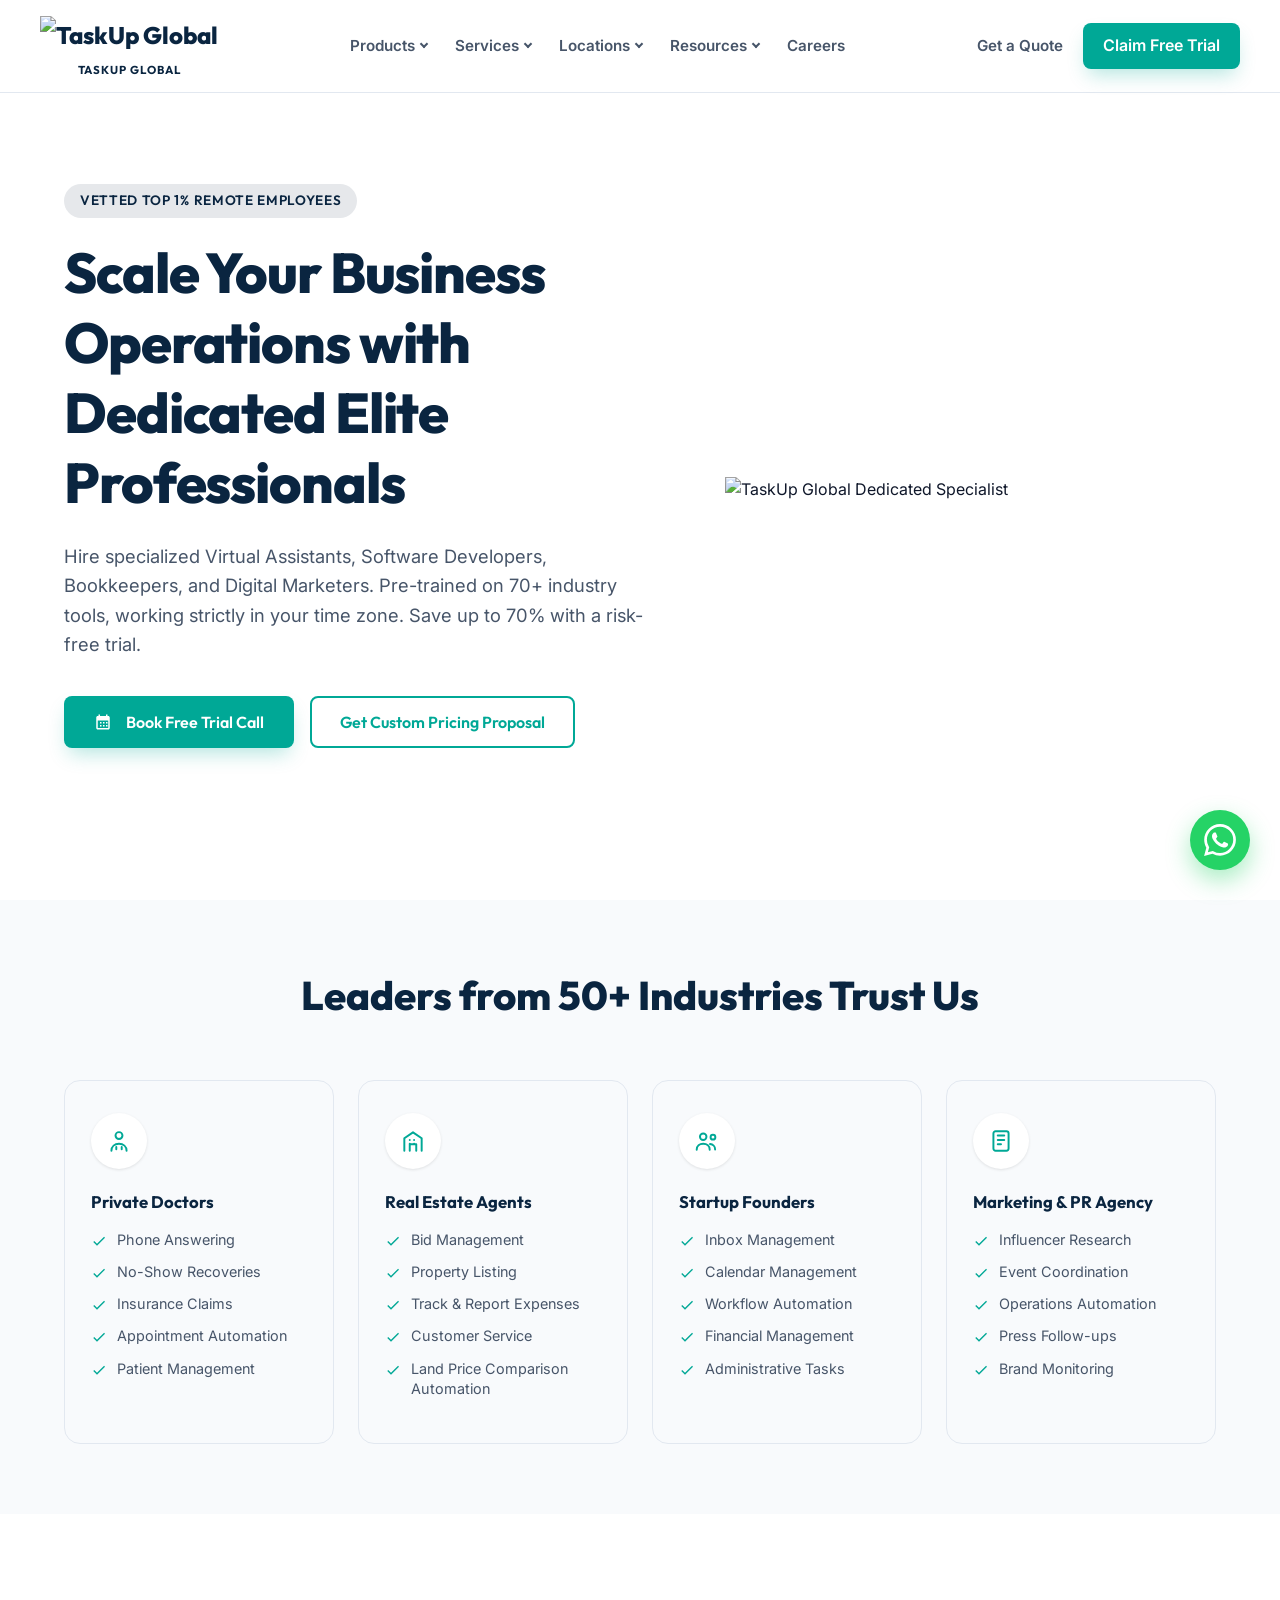
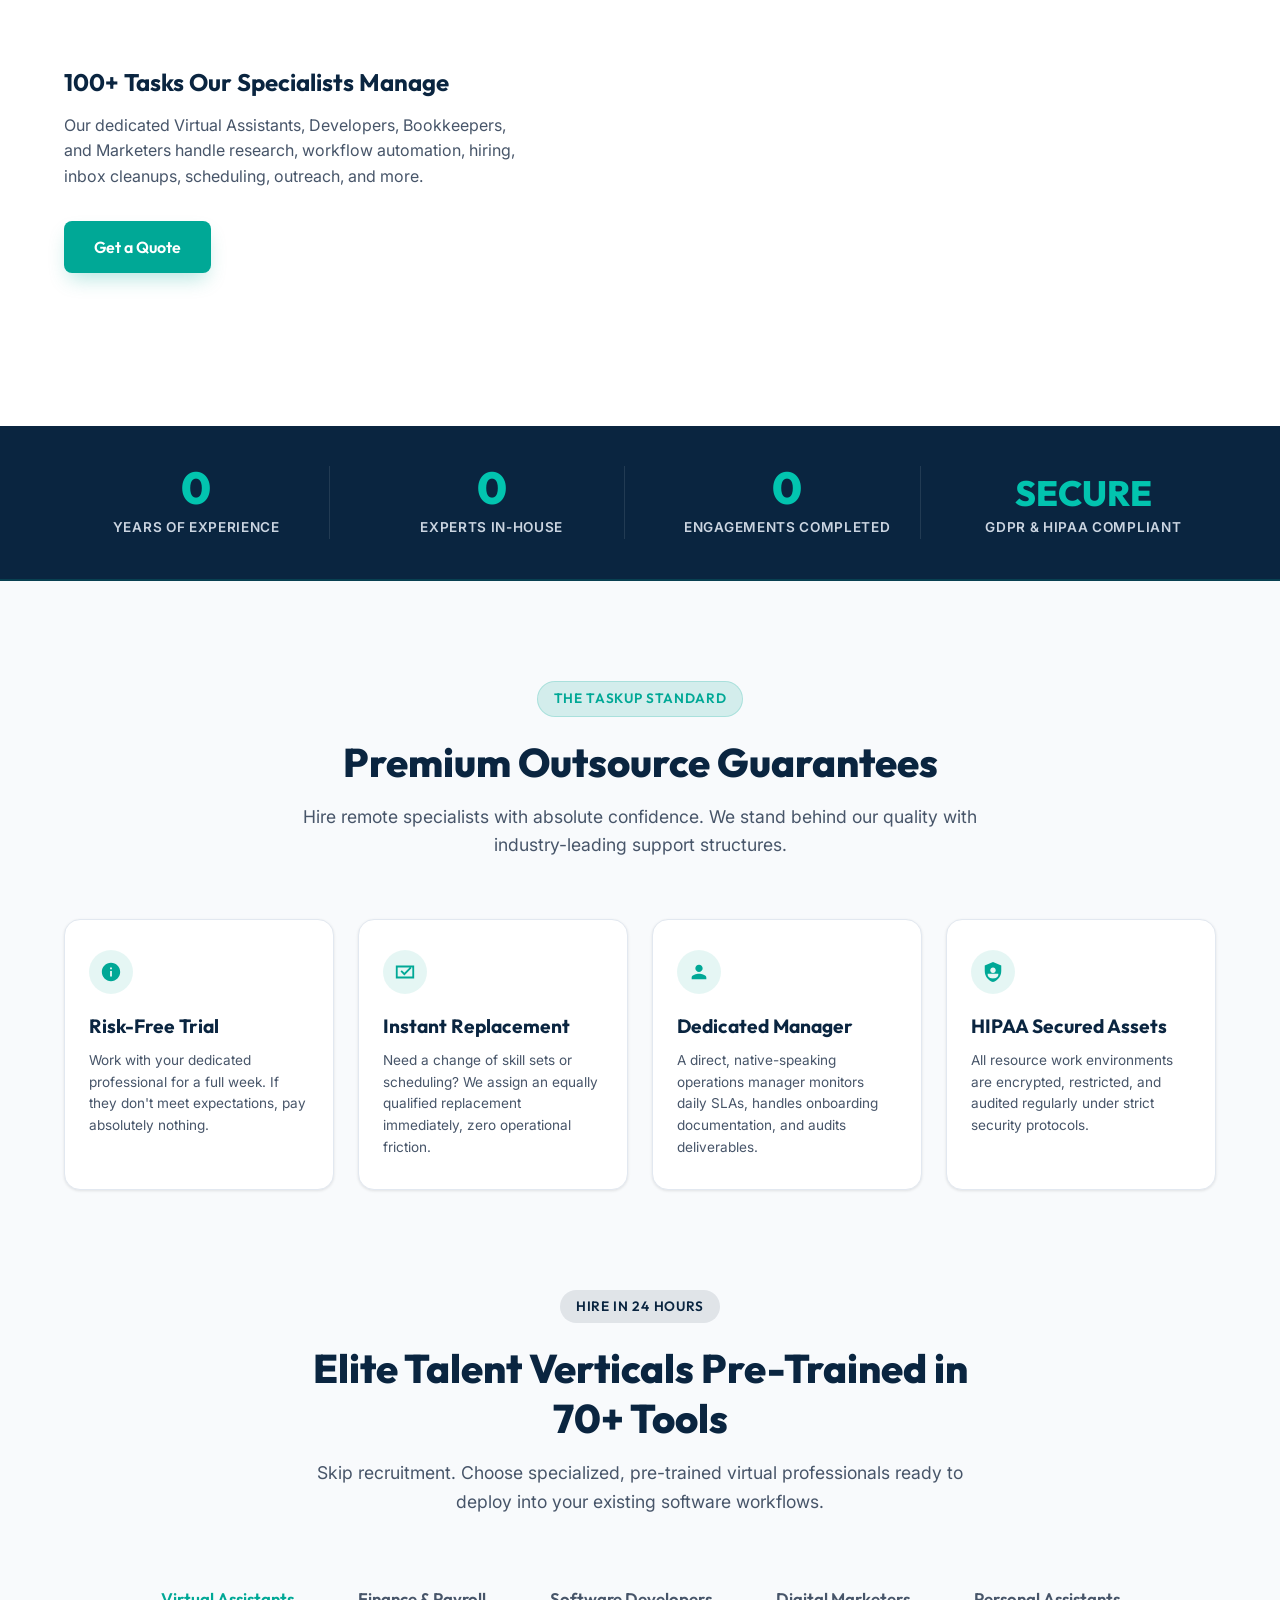
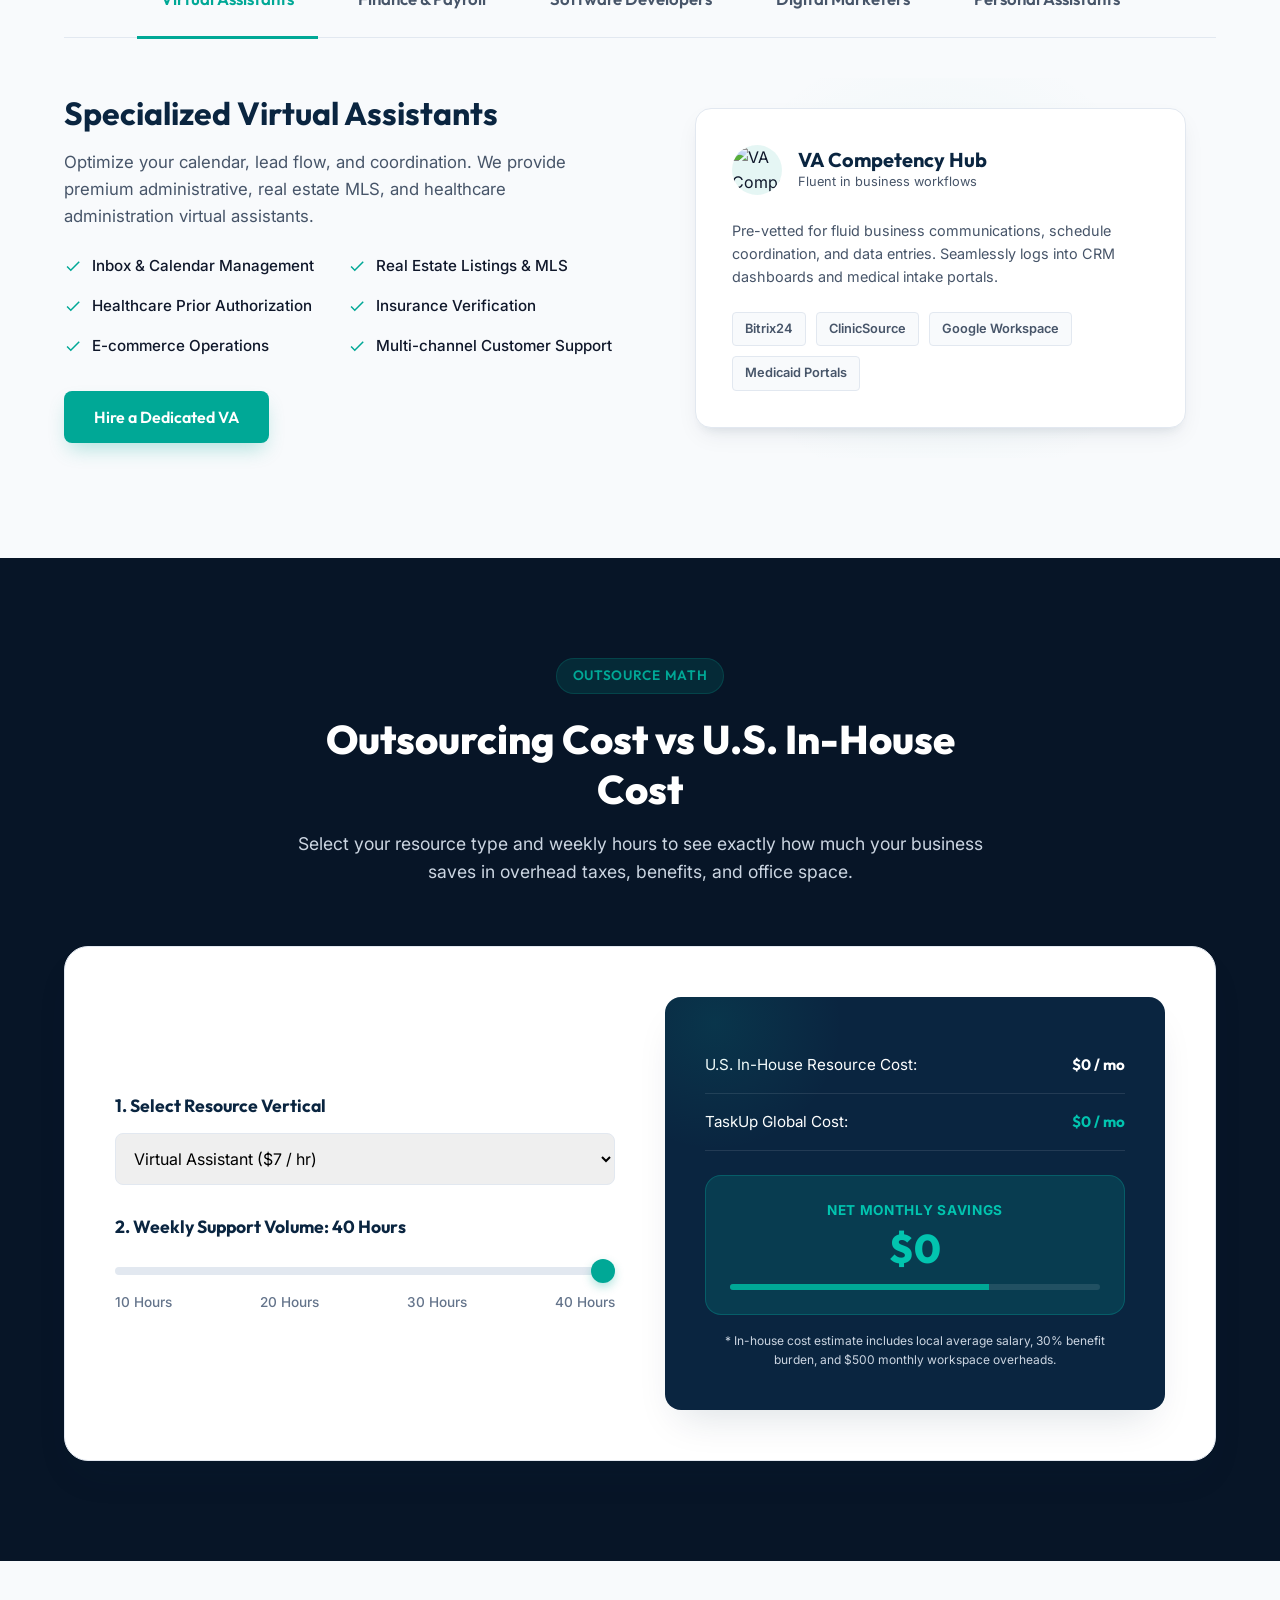
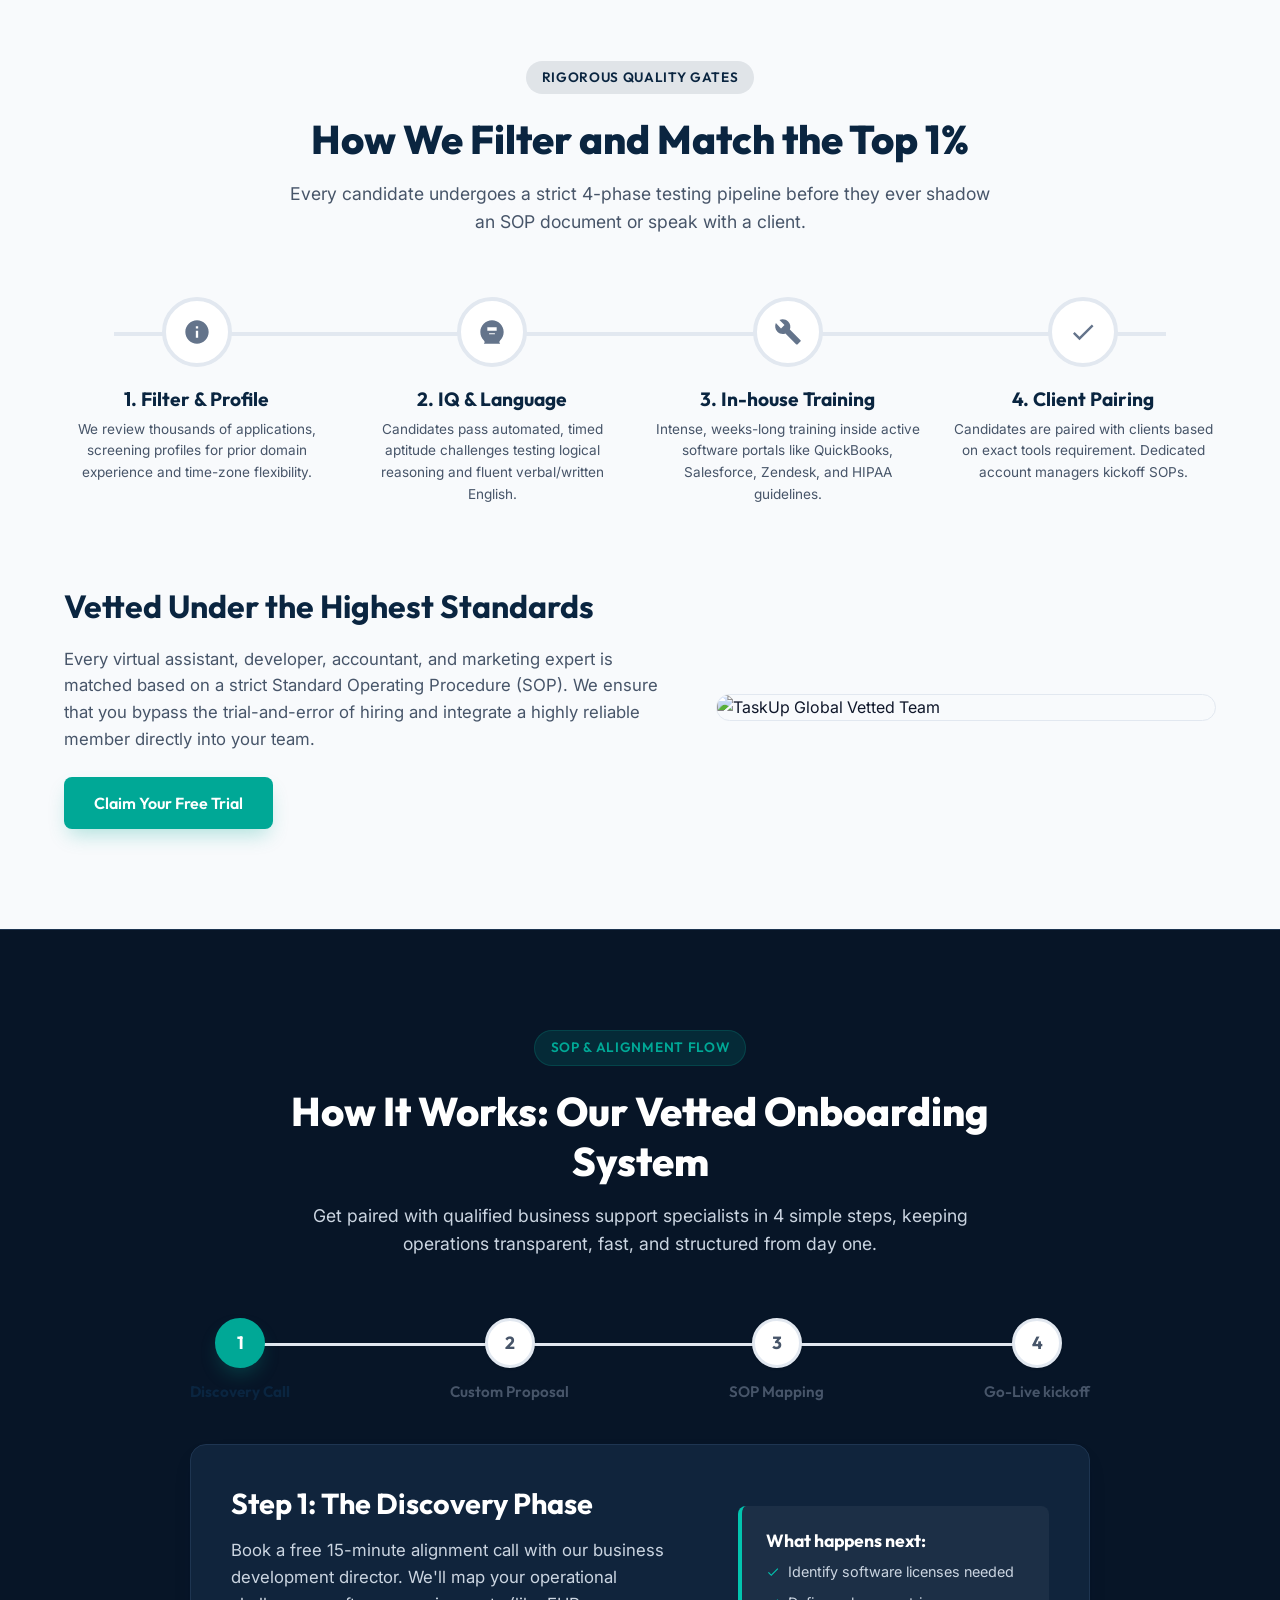
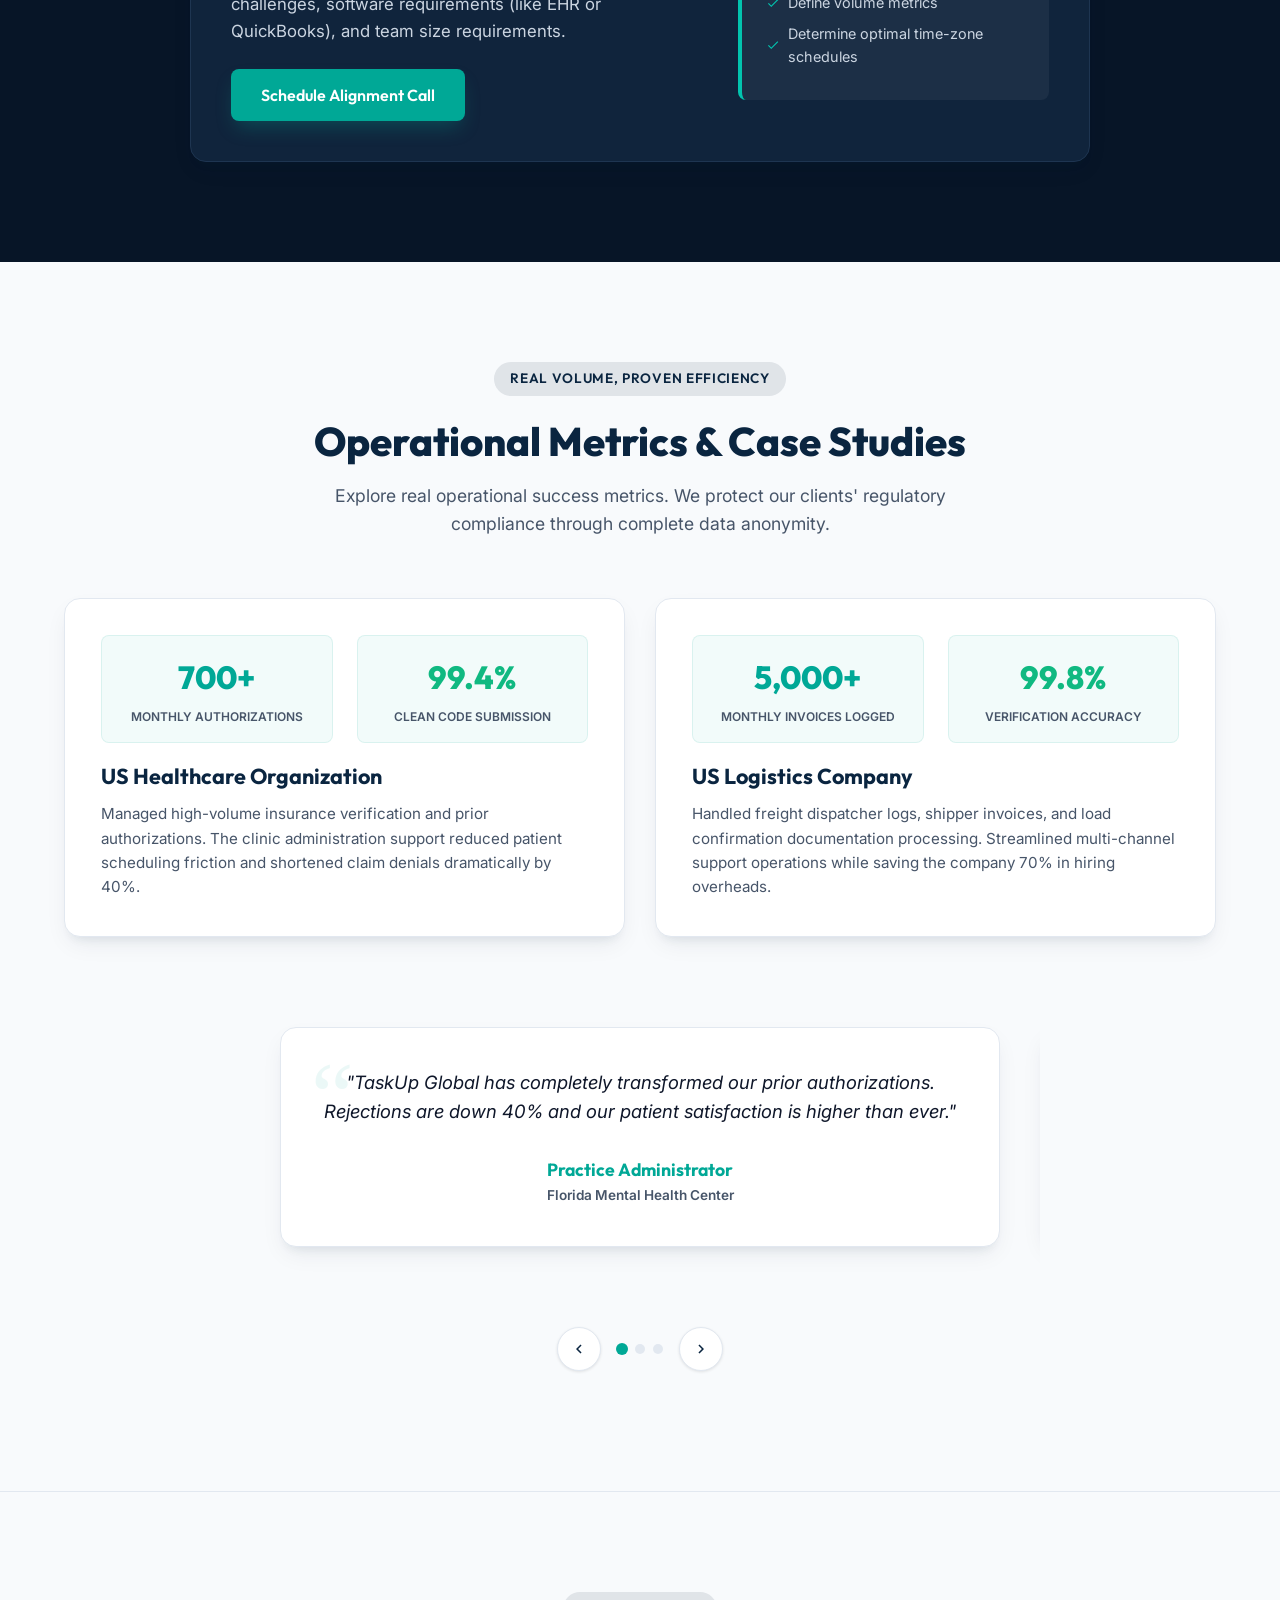
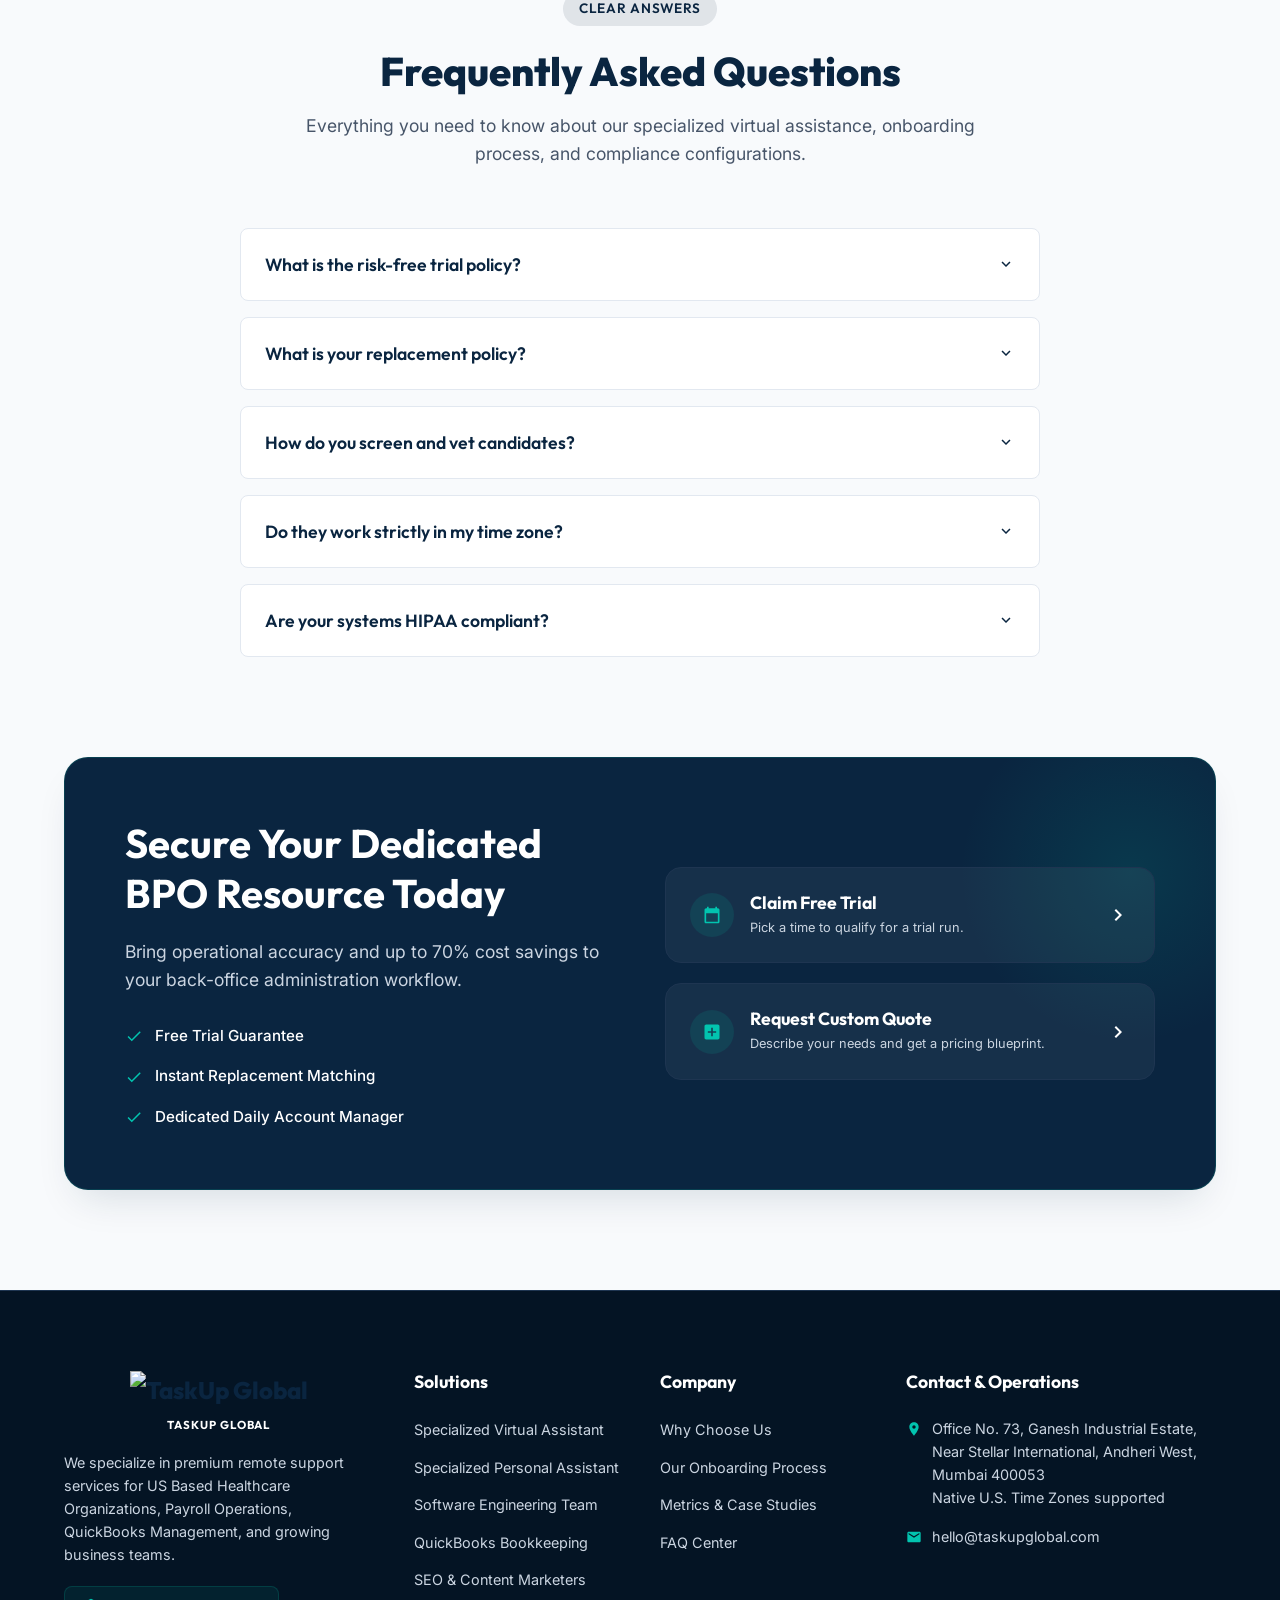
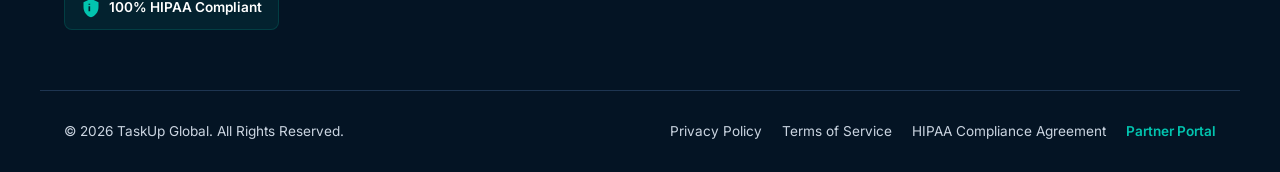
==== public/index.html @ f38f5b7f "fix: improve mobile nav contrast and add CTAs inside menu" ====
<!DOCTYPE html>
<html lang="en">
<head>
  <meta charset="UTF-8">
  <meta name="viewport" content="width=device-width, initial-scale=1.0">
  <meta name="description" content="TaskUp Global | Premium Vetted Virtual Assistants, Software Developers, Bookkeepers & Digital Marketers. Free Trial, Instant Replacement, 100% HIPAA secured.">
  <meta name="keywords" content="Hire Virtual Assistant, Outsource Software Developer, QuickBooks Bookkeeper, Digital Marketer, Wishup Alternative, Remote Teams, BPO Services USA">
  <title>TaskUp Global | Premium Vetted Remote Talent & BPO Platform</title>
  <link rel="stylesheet" href="index.css">
  <link rel="icon" type="image/png" href="images/TaskUp Solutions Logo Main.png">
</head>
<body>

  <!-- Floating WhatsApp Widget -->
  <div class="whatsapp-widget" id="whatsappWidget">
    <span class="whatsapp-tooltip">Chat with our Operations Expert</span>
    <button class="whatsapp-bubble" onclick="window.open('https://wa.me/9920376058?text=Hi%20TaskUp%20Global,%20I%20am%20interested%20in%20your%20services.', '_blank')">
      <svg viewBox="0 0 24 24">
        <path d="M17.472 14.382c-.297-.149-1.758-.867-2.03-.967-.273-.099-.471-.148-.67.15-.197.297-.767.966-.94 1.164-.173.199-.347.223-.644.075-.297-.15-1.255-.463-2.39-1.475-.888-.788-1.489-1.761-1.663-2.06-.173-.299-.018-.461.13-.611.134-.133.298-.347.446-.52.149-.174.198-.298.298-.497.099-.198.05-.371-.025-.52-.075-.149-.669-1.612-.916-2.207-.242-.579-.487-.5-.669-.51-.173-.008-.371-.01-.57-.01-.198 0-.52.074-.792.372-.272.297-1.04 1.016-1.04 2.479 0 1.462 1.065 2.875 1.213 3.074.149.198 2.096 3.2 5.077 4.487.709.306 1.262.489 1.694.625.712.227 1.36.195 1.871.118.571-.085 1.758-.719 2.006-1.413.248-.694.248-1.289.173-1.413-.074-.124-.272-.198-.57-.347m-5.421 7.403h-.004a9.87 9.87 0 01-5.031-1.378l-.361-.214-3.741.982.998-3.648-.235-.374a9.86 9.86 0 01-1.51-5.26c.001-5.45 4.436-9.884 9.888-9.884 2.64 0 5.122 1.03 6.988 2.898a9.825 9.825 0 012.893 6.994c-.003 5.45-4.437 9.884-9.885 9.884m8.413-18.297A11.815 11.815 0 0012.05 0C5.495 0 .16 5.335.157 11.892c0 2.096.547 4.142 1.588 5.945L.057 24l6.305-1.654a11.882 11.882 0 005.683 1.448h.005c6.554 0 11.89-5.335 11.893-11.893a11.821 11.821 0 00-3.48-8.413z"/>
      </svg>
    </button>
  </div>

  <!-- Header Section -->
  <header id="mainHeader">
    <div class="container header-container" style="position: relative;">
      <a href="#" class="logo">
        <img src="images/TaskUp Solutions Logo Main.png" alt="TaskUp Global" style="height: 44px; width: auto; display: block; object-fit: contain;">
        <span class="logo-text-sub">TaskUp Global</span>
      </a>
      
      <nav id="navbar">
        <!-- Products Dropdown -->
        <div class="nav-item dropdown">
          <a href="javascript:void(0)" class="dropdown-trigger">Products <span class="chevron"></span></a>
          <div class="dropdown-menu">
            <a href="#services" class="dropdown-link">Hire VAs</a>
            <a href="#services" class="dropdown-link">Hire PAs</a>
            <a href="#services" class="dropdown-link">Hire Developers</a>
            <a href="#services" class="dropdown-link">Hire Finance & Payroll</a>
            <a href="#services" class="dropdown-link">Hire Marketers</a>
          </div>
        </div>

        <!-- Services Dropdown (Mega Menu) -->
        <div class="nav-item dropdown has-mega">
          <a href="javascript:void(0)" class="dropdown-trigger">Services <span class="chevron"></span></a>
          <div class="mega-menu">
            <div class="mega-grid">
              <!-- Column 1: By Category -->
              <div class="mega-col">
                <span class="mega-title">By Category</span>
                <a href="#services" class="mega-item">
                  <strong>Virtual Assistant Services</strong>
                  <span>Get VAs to manage tasks and free up time for what matters most</span>
                </a>
                <a href="#services" class="mega-item">
                  <strong>Automation Expert VAs</strong>
                  <span>Get an automation expert virtual assistant to build powerful workflows</span>
                </a>
                <a href="#services" class="mega-item">
                  <strong>Finance & Payroll Services</strong>
                  <span>Get experts to manage books, expenses, and payroll runs (ADP, Rippling, Gusto)</span>
                </a>
                <a href="#services" class="mega-item">
                  <strong>Virtual Personal Assistant</strong>
                  <span>Get PAs to simplify your schedule and manage everyday errands</span>
                </a>
              </div>
              
              <!-- Column 2: By Tasks -->
              <div class="mega-col">
                <span class="mega-title">By Tasks</span>
                <a href="#services" class="mega-item">
                  <strong>Inbox Management</strong>
                  <span>Effortless inbox flow with zero missed replies</span>
                </a>
                <a href="#services" class="mega-item">
                  <strong>Workflow Automation</strong>
                  <span>VAs automating your daily workflows</span>
                </a>
                <a href="#services" class="mega-item">
                  <strong>Social Media Management</strong>
                  <span>Plan, post, and grow your brand across all channels</span>
                </a>
                <a href="#services" class="mega-item">
                  <strong>CRM Management</strong>
                  <span>Track, manage, and move deals with zero friction</span>
                </a>
                <a href="#services" class="mega-item">
                  <strong>Phone Answering</strong>
                  <span>24/7 coverage for customer calls</span>
                </a>
              </div>
              
              <!-- Column 3: By Tools -->
              <div class="mega-col">
                <span class="mega-title">By Tools</span>
                <a href="#services" class="mega-item">
                  <strong>Quickbooks</strong>
                  <span>Keep your books accurate</span>
                </a>
                <a href="#services" class="mega-item">
                  <strong>ADP, Rippling & Gusto</strong>
                  <span>Automate and run corporate payrolls</span>
                </a>
                <a href="#services" class="mega-item">
                  <strong>GoHighLevel</strong>
                  <span>Delegate funnels and CRM tasks</span>
                </a>
                <a href="#services" class="mega-item">
                  <strong>Zoho</strong>
                  <span>Simplify your Zoho tasks</span>
                </a>
                <a href="#services" class="mega-item">
                  <strong>Mailchimp</strong>
                  <span>Manage emails efficiently</span>
                </a>
                <a href="#services" class="mega-item">
                  <strong>ChatGPT</strong>
                  <span>AI trained VAs for smarter workflows</span>
                </a>
              </div>
              
              <!-- Column 4: By Industries -->
              <div class="mega-col">
                <span class="mega-title">By Industries</span>
                <a href="#services" class="mega-item">
                  <strong>Healthcare/Medical</strong>
                  <span>Virtual assistants to manage admin and ops for your clinic</span>
                </a>
                <a href="#services" class="mega-item">
                  <strong>StartUps</strong>
                  <span>Virtual assistants for admin and ops in your startup</span>
                </a>
                <a href="#services" class="mega-item">
                  <strong>E-Commerce</strong>
                  <span>Admin and ops management for eCommerce with virtual assistants</span>
                </a>
                <a href="#services" class="mega-item">
                  <strong>Real Estate</strong>
                  <span>Get VAs to handle listings and admin</span>
                </a>
                <a href="#services" class="mega-item">
                  <strong>Enterprise</strong>
                  <span>Dedicated offshore teams for scale</span>
                </a>
              </div>
            </div>
          </div>
        </div>

        <!-- Locations Dropdown -->
        <div class="nav-item dropdown">
          <a href="javascript:void(0)" class="dropdown-trigger">Locations <span class="chevron"></span></a>
          <div class="dropdown-menu">
            <a href="javascript:void(0)" class="dropdown-link">United States</a>
            <a href="javascript:void(0)" class="dropdown-link">United Kingdom</a>
            <a href="javascript:void(0)" class="dropdown-link">Canada</a>
            <a href="javascript:void(0)" class="dropdown-link">Australia</a>
          </div>
        </div>

        <!-- Resources Dropdown -->
        <div class="nav-item dropdown">
          <a href="javascript:void(0)" class="dropdown-trigger">Resources <span class="chevron"></span></a>
          <div class="dropdown-menu">
            <a href="#case-studies" class="dropdown-link">Case Studies</a>
            <a href="#faqs" class="dropdown-link">FAQ Center</a>
            <a href="#calculator" class="dropdown-link">Cost Calculator</a>
            <a href="javascript:void(0)" class="dropdown-link">Blog & Insights</a>
          </div>
        </div>

        <a href="#process">Careers</a>
        
        <!-- Mobile Only CTAs -->
        <div class="mobile-nav-ctas">
          <button class="btn btn-primary" onclick="toggleModal('calendlyModal')">
            <svg width="18" height="18" fill="white" viewBox="0 0 24 24" style="margin-right: 6px;">
              <path d="M19 4h-1V2h-2v2H8V2H6v2H5c-1.11 0-1.99.9-1.99 2L3 20c0 1.1.89 2 2 2h14c1.1 0 2-.9 2-2V6c0-1.1-.9-2-2-2zm0 16H5V10h14v10zm-5-8h-2v2h2v-2zm-4 0H8v2h2v-2zm8 0h-2v2h2v-2zm-4 4h-2v2h2v-2zm-4 0H8v2h2v-2zm8 0h-2v2h2v-2z"/>
            </svg>
            Book Free Trial Call
          </button>
          <button class="btn btn-outline" onclick="toggleModal('quoteModal')">Get Custom Pricing Proposal</button>
        </div>
      </nav>

      <div class="header-actions">
        <a href="javascript:void(0)" class="signin-link" onclick="toggleModal('quoteModal')">Get a Quote</a>
        <a href="javascript:void(0)" class="nav-cta" onclick="toggleModal('calendlyModal')">Claim Free Trial</a>
      </div>

      <!-- Mobile Navigation Toggle -->
      <button class="nav-toggle" id="navToggle" aria-label="Toggle navigation menu">
        <span></span>
        <span></span>
        <span></span>
      </button>

    </div>
  </header>

  <!-- Hero Section -->
  <section class="hero">
    <div class="container hero-grid">
      <div class="hero-content">
        <span class="badge badge-primary">Vetted Top 1% Remote Employees</span>
        <h1>Scale Your Business Operations with Dedicated Elite Professionals</h1>
        <p>Hire specialized Virtual Assistants, Software Developers, Bookkeepers, and Digital Marketers. Pre-trained on 70+ industry tools, working strictly in your time zone. Save up to 70% with a risk-free trial.</p>
        <div class="hero-ctas">
          <button class="btn btn-primary" onclick="toggleModal('calendlyModal')">
            <svg width="18" height="18" fill="white" viewBox="0 0 24 24" style="margin-right: 6px;">
              <path d="M19 4h-1V2h-2v2H8V2H6v2H5c-1.11 0-1.99.9-1.99 2L3 20c0 1.1.89 2 2 2h14c1.1 0 2-.9 2-2V6c0-1.1-.9-2-2-2zm0 16H5V10h14v10zm-5-8h-2v2h2v-2zm-4 0H8v2h2v-2zm8 0h-2v2h2v-2zm-4 4h-2v2h2v-2zm-4 0H8v2h2v-2zm8 0h-2v2h2v-2z"/>
            </svg>
            Book Free Trial Call
          </button>
          <button class="btn btn-outline" onclick="toggleModal('quoteModal')">Get Custom Pricing Proposal</button>
        </div>
      </div>
      <div class="hero-visual">
        <!-- Photographic Visual Asset (Smiling Professional) -->
        <img src="images/hero_person.png" alt="TaskUp Global Dedicated Specialist" style="width: 100%; display: block;">
      </div>
    </div>
  </section>

  <!-- Industries We Serve Section -->
  <section class="section industries-section">
    <div class="container">
      <div class="section-header text-center max-w-700">
        <h2>Leaders from 50+ Industries Trust Us</h2>
      </div>

      <div class="industries-grid">
        <!-- Private Doctors -->
        <div class="industry-card">
          <div class="industry-icon">
            <svg viewBox="0 0 24 24" fill="none" stroke="currentColor" stroke-width="1.8" stroke-linecap="round" stroke-linejoin="round">
              <circle cx="12" cy="7" r="3.2"></circle>
              <path d="M5 21c0-4 3-6.5 7-6.5s7 2.5 7 6.5"></path>
              <path d="M9.5 17.5v2.2M14.5 17.5v2.2"></path>
            </svg>
          </div>
          <h3>Private Doctors</h3>
          <ul class="industry-checklist">
            <li><svg viewBox="0 0 24 24"><path d="M9 16.17L4.83 12l-1.42 1.41L9 19 21 7l-1.41-1.41z"/></svg>Phone Answering</li>
            <li><svg viewBox="0 0 24 24"><path d="M9 16.17L4.83 12l-1.42 1.41L9 19 21 7l-1.41-1.41z"/></svg>No-Show Recoveries</li>
            <li><svg viewBox="0 0 24 24"><path d="M9 16.17L4.83 12l-1.42 1.41L9 19 21 7l-1.41-1.41z"/></svg>Insurance Claims</li>
            <li><svg viewBox="0 0 24 24"><path d="M9 16.17L4.83 12l-1.42 1.41L9 19 21 7l-1.41-1.41z"/></svg>Appointment Automation</li>
            <li><svg viewBox="0 0 24 24"><path d="M9 16.17L4.83 12l-1.42 1.41L9 19 21 7l-1.41-1.41z"/></svg>Patient Management</li>
          </ul>
        </div>

        <!-- Real Estate Agents -->
        <div class="industry-card">
          <div class="industry-icon">
            <svg viewBox="0 0 24 24" fill="none" stroke="currentColor" stroke-width="1.8" stroke-linecap="round" stroke-linejoin="round">
              <path d="M4 21V9.5L12 4l8 5.5V21"></path>
              <path d="M9 21v-6h6v6"></path>
              <path d="M9 11h.01M13 11h.01M9 14.5h.01M13 14.5h.01"></path>
            </svg>
          </div>
          <h3>Real Estate Agents</h3>
          <ul class="industry-checklist">
            <li><svg viewBox="0 0 24 24"><path d="M9 16.17L4.83 12l-1.42 1.41L9 19 21 7l-1.41-1.41z"/></svg>Bid Management</li>
            <li><svg viewBox="0 0 24 24"><path d="M9 16.17L4.83 12l-1.42 1.41L9 19 21 7l-1.41-1.41z"/></svg>Property Listing</li>
            <li><svg viewBox="0 0 24 24"><path d="M9 16.17L4.83 12l-1.42 1.41L9 19 21 7l-1.41-1.41z"/></svg>Track & Report Expenses</li>
            <li><svg viewBox="0 0 24 24"><path d="M9 16.17L4.83 12l-1.42 1.41L9 19 21 7l-1.41-1.41z"/></svg>Customer Service</li>
            <li><svg viewBox="0 0 24 24"><path d="M9 16.17L4.83 12l-1.42 1.41L9 19 21 7l-1.41-1.41z"/></svg>Land Price Comparison Automation</li>
          </ul>
        </div>

        <!-- Startup Founders -->
        <div class="industry-card">
          <div class="industry-icon">
            <svg viewBox="0 0 24 24" fill="none" stroke="currentColor" stroke-width="1.8" stroke-linecap="round" stroke-linejoin="round">
              <circle cx="8.5" cy="8" r="3"></circle>
              <path d="M2.5 20c0-3.3 2.7-5.5 6-5.5s6 2.2 6 5.5"></path>
              <circle cx="17.5" cy="8.5" r="2.2"></circle>
              <path d="M14.8 14.8c2.6.2 4.7 2.1 4.7 5"></path>
            </svg>
          </div>
          <h3>Startup Founders</h3>
          <ul class="industry-checklist">
            <li><svg viewBox="0 0 24 24"><path d="M9 16.17L4.83 12l-1.42 1.41L9 19 21 7l-1.41-1.41z"/></svg>Inbox Management</li>
            <li><svg viewBox="0 0 24 24"><path d="M9 16.17L4.83 12l-1.42 1.41L9 19 21 7l-1.41-1.41z"/></svg>Calendar Management</li>
            <li><svg viewBox="0 0 24 24"><path d="M9 16.17L4.83 12l-1.42 1.41L9 19 21 7l-1.41-1.41z"/></svg>Workflow Automation</li>
            <li><svg viewBox="0 0 24 24"><path d="M9 16.17L4.83 12l-1.42 1.41L9 19 21 7l-1.41-1.41z"/></svg>Financial Management</li>
            <li><svg viewBox="0 0 24 24"><path d="M9 16.17L4.83 12l-1.42 1.41L9 19 21 7l-1.41-1.41z"/></svg>Administrative Tasks</li>
          </ul>
        </div>

        <!-- Marketing & PR Agency -->
        <div class="industry-card">
          <div class="industry-icon">
            <svg viewBox="0 0 24 24" fill="none" stroke="currentColor" stroke-width="1.8" stroke-linecap="round" stroke-linejoin="round">
              <rect x="5" y="3" width="14" height="18" rx="2"></rect>
              <path d="M9 7h6M9 11h6M9 15h3"></path>
            </svg>
          </div>
          <h3>Marketing &amp; PR Agency</h3>
          <ul class="industry-checklist">
            <li><svg viewBox="0 0 24 24"><path d="M9 16.17L4.83 12l-1.42 1.41L9 19 21 7l-1.41-1.41z"/></svg>Influencer Research</li>
            <li><svg viewBox="0 0 24 24"><path d="M9 16.17L4.83 12l-1.42 1.41L9 19 21 7l-1.41-1.41z"/></svg>Event Coordination</li>
            <li><svg viewBox="0 0 24 24"><path d="M9 16.17L4.83 12l-1.42 1.41L9 19 21 7l-1.41-1.41z"/></svg>Operations Automation</li>
            <li><svg viewBox="0 0 24 24"><path d="M9 16.17L4.83 12l-1.42 1.41L9 19 21 7l-1.41-1.41z"/></svg>Press Follow-ups</li>
            <li><svg viewBox="0 0 24 24"><path d="M9 16.17L4.83 12l-1.42 1.41L9 19 21 7l-1.41-1.41z"/></svg>Brand Monitoring</li>
          </ul>
        </div>
      </div>
    </div>
  </section>

    <!-- 100+ Tasks Flow Section -->
  <section class="section task-flow-section">
    <div class="container task-flow-grid">
      <div class="task-flow-content">
        <h2>100+ Tasks Our Specialists Manage</h2>
        <p>Our dedicated Virtual Assistants, Developers, Bookkeepers, and Marketers handle research, workflow automation, hiring, inbox cleanups, scheduling, outreach, and more.</p>
        <button class="btn btn-primary" onclick="openQuoteModalAs('Get a Quote')">Get a Quote</button>
      </div>

      <div class="task-flow-timeline">
        <div class="task-flow-step" data-step="1">
          <div class="task-flow-rail">
            <div class="task-flow-icon">
              <svg viewBox="0 0 24 24" fill="none" stroke="currentColor" stroke-width="1.8" stroke-linecap="round" stroke-linejoin="round">
                <path d="M4 4h16v6H4z"></path>
                <path d="M4 10v10h16V10"></path>
                <path d="M12 14v4M9.5 15.5L12 18l2.5-2.5"></path>
              </svg>
            </div>
            <div class="task-flow-connector"><span class="task-flow-connector-fill"></span></div>
          </div>
          <span class="task-flow-label">Have a Query ?</span>
        </div>

        <div class="task-flow-step" data-step="2">
          <div class="task-flow-rail">
            <div class="task-flow-icon">
              <svg viewBox="0 0 24 24" fill="none" stroke="currentColor" stroke-width="1.8" stroke-linecap="round" stroke-linejoin="round">
                <rect x="5" y="4" width="14" height="17" rx="2"></rect>
                <path d="M9 2.5h6v3H9z"></path>
                <path d="M9 12.5l2 2 4-4.2"></path>
              </svg>
            </div>
            <div class="task-flow-connector"><span class="task-flow-connector-fill"></span></div>
          </div>
          <span class="task-flow-label">Pick what you want to delegate</span>
        </div>

        <div class="task-flow-step task-flow-step-final" data-step="3">
          <div class="task-flow-rail">
            <div class="task-flow-icon">
              <svg viewBox="0 0 24 24" fill="none" stroke="currentColor" stroke-width="1.8" stroke-linecap="round" stroke-linejoin="round">
                <circle cx="12" cy="12" r="9"></circle>
                <path d="M12 7v5l3.5 2"></path>
              </svg>
              <span class="task-flow-badge">3</span>
            </div>
          </div>
          <span class="task-flow-label task-flow-label-accent">Start freeing up hours</span>
        </div>
      </div>
    </div>
  </section>

  <!-- Trust Metrics Banner -->
  <section class="trust-banner">
    <div class="container trust-grid">
      <div class="trust-item">
        <div class="trust-number" data-target="8">0</div>
        <div class="trust-label">Years of Experience</div>
      </div>
      <div class="trust-item">
        <div class="trust-number" data-target="100">0</div>
        <div class="trust-label">Experts In-House</div>
      </div>
      <div class="trust-item">
        <div class="trust-number" data-target="5000">0</div>
        <div class="trust-label">Engagements Completed</div>
      </div>
      <div class="trust-item">
        <div class="trust-number" style="font-size: 2.2rem; margin-top: 10px;">SECURE</div>
        <div class="trust-label">GDPR & HIPAA Compliant</div>
      </div>
    </div>
  </section>

  <!-- TaskUp Promises Grid Section -->
  <section class="section" style="background-color: var(--bg-main); padding-bottom: 0;">
    <div class="container">
      <div class="section-header text-center max-w-700">
        <span class="badge badge-accent">The TaskUp Standard</span>
        <h2>Premium Outsource Guarantees</h2>
        <p>Hire remote specialists with absolute confidence. We stand behind our quality with industry-leading support structures.</p>
      </div>

      <div class="promises-grid">
        <!-- Promise 1 -->
        <div class="promise-card">
          <div class="promise-badge-icon">
            <svg viewBox="0 0 24 24"><path d="M12 2C6.48 2 2 6.48 2 12s4.48 10 10 10 10-4.48 10-10S17.52 2 12 2zm1 15h-2v-6h2v6zm0-8h-2V7h2v2z"/></svg>
          </div>
          <h3>Risk-Free Trial</h3>
          <p>Work with your dedicated professional for a full week. If they don't meet expectations, pay absolutely nothing.</p>
        </div>
        <!-- Promise 2 -->
        <div class="promise-card">
          <div class="promise-badge-icon">
            <svg viewBox="0 0 24 24"><path d="M19 8l-1.41-1.41-6.29 6.29-2.79-2.79-1.41 1.41 4.2 4.2L19 8zm3-3H2v14h20V5zm-2 12H4V7h16v10z"/></svg>
          </div>
          <h3>Instant Replacement</h3>
          <p>Need a change of skill sets or scheduling? We assign an equally qualified replacement immediately, zero operational friction.</p>
        </div>
        <!-- Promise 3 -->
        <div class="promise-card">
          <div class="promise-badge-icon">
            <svg viewBox="0 0 24 24"><path d="M12 12c2.21 0 4-1.79 4-4s-1.79-4-4-4-4 1.79-4 4 1.79 4 4 4zm0 2c-2.67 0-8 1.34-8 4v2h16v-2c0-2.66-5.33-4-8-4z"/></svg>
          </div>
          <h3>Dedicated Manager</h3>
          <p>A direct, native-speaking operations manager monitors daily SLAs, handles onboarding documentation, and audits deliverables.</p>
        </div>
        <!-- Promise 4 -->
        <div class="promise-card">
          <div class="promise-badge-icon">
            <svg viewBox="0 0 24 24"><path d="M12 1L3 5v6c0 5.55 3.84 10.74 9 12 5.16-1.26 9-6.45 9-12V5l-9-4zm0 6c1.66 0 3 1.34 3 3s-1.34 3-3 3-3-1.34-3-3 1.34-3 3-3zm0 12c-2.7 0-5.8-1.37-5.8-4v-1h11.6v1c0 2.63-3.1 4-5.8 4z"/></svg>
          </div>
          <h3>HIPAA Secured Assets</h3>
          <p>All resource work environments are encrypted, restricted, and audited regularly under strict security protocols.</p>
        </div>
      </div>
    </div>
  </section>

  <!-- Core Service Verticals Section -->
  <section class="section" id="services">
    <div class="container">
      <div class="section-header text-center max-w-700">
        <span class="badge badge-primary">Hire in 24 Hours</span>
        <h2>Elite Talent Verticals Pre-Trained in 70+ Tools</h2>
        <p>Skip recruitment. Choose specialized, pre-trained virtual professionals ready to deploy into your existing software workflows.</p>
      </div>

      <div class="services-tabs-container">
        <!-- Service Tabs -->
        <div class="services-tabs">
          <button class="tab-btn active" onclick="switchTab(0)">Virtual Assistants</button>
          <button class="tab-btn" onclick="switchTab(1)">Finance & Payroll</button>
          <button class="tab-btn" onclick="switchTab(2)">Software Developers</button>
          <button class="tab-btn" onclick="switchTab(3)">Digital Marketers</button>
          <button class="tab-btn" onclick="switchTab(4)">Personal Assistants</button>
        </div>

        <!-- Virtual Assistants -->
        <div class="tab-content active" id="tab-0">
          <div class="vertical-grid">
            <div class="vertical-info">
              <h3>Specialized Virtual Assistants</h3>
              <p>Optimize your calendar, lead flow, and coordination. We provide premium administrative, real estate MLS, and healthcare administration virtual assistants.</p>
              <div class="features-list">
                <div class="feature-item">
                  <svg viewBox="0 0 24 24"><path d="M9 16.17L4.83 12l-1.42 1.41L9 19 21 7l-1.41-1.41z"/></svg>
                  Inbox & Calendar Management
                </div>
                <div class="feature-item">
                  <svg viewBox="0 0 24 24"><path d="M9 16.17L4.83 12l-1.42 1.41L9 19 21 7l-1.41-1.41z"/></svg>
                  Real Estate Listings & MLS
                </div>
                <div class="feature-item">
                  <svg viewBox="0 0 24 24"><path d="M9 16.17L4.83 12l-1.42 1.41L9 19 21 7l-1.41-1.41z"/></svg>
                  Healthcare Prior Authorization
                </div>
                <div class="feature-item">
                  <svg viewBox="0 0 24 24"><path d="M9 16.17L4.83 12l-1.42 1.41L9 19 21 7l-1.41-1.41z"/></svg>
                  Insurance Verification
                </div>
                <div class="feature-item">
                  <svg viewBox="0 0 24 24"><path d="M9 16.17L4.83 12l-1.42 1.41L9 19 21 7l-1.41-1.41z"/></svg>
                  E-commerce Operations
                </div>
                <div class="feature-item">
                  <svg viewBox="0 0 24 24"><path d="M9 16.17L4.83 12l-1.42 1.41L9 19 21 7l-1.41-1.41z"/></svg>
                  Multi-channel Customer Support
                </div>
              </div>
              <button class="btn btn-primary" onclick="toggleModal('calendlyModal')">Hire a Dedicated VA</button>
            </div>
            <div class="vertical-visual">
              <div class="service-card-panel">
                <div class="panel-header">
                  <div class="panel-icon-box" style="padding: 0; overflow: hidden; border-radius: 50%;">
                    <img src="images/va_avatar.png" alt="VA Competency Avatar" style="width: 100%; height: 100%; object-fit: cover;">
                  </div>
                  <div>
                    <h4>VA Competency Hub</h4>
                    <p style="font-size: 0.8rem; margin: 0;">Fluent in business workflows</p>
                  </div>
                </div>
                <p style="font-size: 0.9rem;">Pre-vetted for fluid business communications, schedule coordination, and data entries. Seamlessly logs into CRM dashboards and medical intake portals.</p>
                <div class="platforms-list">
                  <span class="platform-tag">Bitrix24</span>
                  <span class="platform-tag">ClinicSource</span>
                  <span class="platform-tag">Google Workspace</span>
                  <span class="platform-tag">Medicaid Portals</span>
                </div>
              </div>
            </div>
          </div>
        </div>

        <!-- Finance & Payroll -->
        <div class="tab-content" id="tab-1">
          <div class="vertical-grid">
            <div class="vertical-info">
              <h3>Finance & Payroll Department</h3>
              <p>Keep your financial books accurate and audit-ready. Our bookkeeping and payroll specialists maintain transaction records, reconcile accounts, and manage payroll runs.</p>
              <div class="features-list">
                <div class="feature-item">
                  <svg viewBox="0 0 24 24"><path d="M9 16.17L4.83 12l-1.42 1.41L9 19 21 7l-1.41-1.41z"/></svg>
                  Managed Payroll (ADP, Rippling, Gusto)
                </div>
                <div class="feature-item">
                  <svg viewBox="0 0 24 24"><path d="M9 16.17L4.83 12l-1.42 1.41L9 19 21 7l-1.41-1.41z"/></svg>
                  QuickBooks & Xero Ledger
                </div>
                <div class="feature-item">
                  <svg viewBox="0 0 24 24"><path d="M9 16.17L4.83 12l-1.42 1.41L9 19 21 7l-1.41-1.41z"/></svg>
                  Accounts Payable & Receivable
                </div>
                <div class="feature-item">
                  <svg viewBox="0 0 24 24"><path d="M9 16.17L4.83 12l-1.42 1.41L9 19 21 7l-1.41-1.41z"/></svg>
                  Monthly Bank Reconciliation
                </div>
                <div class="feature-item">
                  <svg viewBox="0 0 24 24"><path d="M9 16.17L4.83 12l-1.42 1.41L9 19 21 7l-1.41-1.41z"/></svg>
                  Corporate Expense Tracking
                </div>
                <div class="feature-item">
                  <svg viewBox="0 0 24 24"><path d="M9 16.17L4.83 12l-1.42 1.41L9 19 21 7l-1.41-1.41z"/></svg>
                  Tax Prep Documentation
                </div>
              </div>
              <button class="btn btn-primary" onclick="toggleModal('calendlyModal')">Hire a Finance Expert</button>
            </div>
            <div class="vertical-visual">
              <div class="service-card-panel">
                <div class="panel-header">
                  <div class="panel-icon-box" style="padding: 0; overflow: hidden; border-radius: 50%;">
                    <img src="images/bookkeeper_avatar.png" alt="Bookkeeper Competency Avatar" style="width: 100%; height: 100%; object-fit: cover;">
                  </div>
                  <div>
                    <h4>Finance Operations</h4>
                    <p style="font-size: 0.8rem; margin: 0;">Automated tax and logs</p>
                  </div>
                </div>
                <p style="font-size: 0.9rem;">Direct transaction matches, ledger sorting, timesheet monitoring, and secure integrations with QuickBooks, Xero, ADP, Rippling, and Gusto.</p>
                <div class="platforms-list">
                  <span class="platform-tag">QuickBooks</span>
                  <span class="platform-tag">Xero</span>
                  <span class="platform-tag">ADP</span>
                  <span class="platform-tag">Rippling</span>
                  <span class="platform-tag">Gusto</span>
                </div>
              </div>
            </div>
          </div>
        </div>

        <!-- Software Developers -->
        <div class="tab-content" id="tab-2">
          <div class="vertical-grid">
            <div class="vertical-info">
              <h3>Software Developers & QA Engineers</h3>
              <p>Deploy top software engineering resources. We match your tech stack with vetted frontend, backend, full-stack, and QA professionals.</p>
              <div class="features-list">
                <div class="feature-item">
                  <svg viewBox="0 0 24 24"><path d="M9 16.17L4.83 12l-1.42 1.41L9 19 21 7l-1.41-1.41z"/></svg>
                  Full Stack (React, Node, Python)
                </div>
                <div class="feature-item">
                  <svg viewBox="0 0 24 24"><path d="M9 16.17L4.83 12l-1.42 1.41L9 19 21 7l-1.41-1.41z"/></svg>
                  Mobile Applications (iOS, Android)
                </div>
                <div class="feature-item">
                  <svg viewBox="0 0 24 24"><path d="M9 16.17L4.83 12l-1.42 1.41L9 19 21 7l-1.41-1.41z"/></svg>
                  Salesforce Development
                </div>
                <div class="feature-item">
                  <svg viewBox="0 0 24 24"><path d="M9 16.17L4.83 12l-1.42 1.41L9 19 21 7l-1.41-1.41z"/></svg>
                  Automated QA Testing
                </div>
                <div class="feature-item">
                  <svg viewBox="0 0 24 24"><path d="M9 16.17L4.83 12l-1.42 1.41L9 19 21 7l-1.41-1.41z"/></svg>
                  Database Setup & Security
                </div>
                <div class="feature-item">
                  <svg viewBox="0 0 24 24"><path d="M9 16.17L4.83 12l-1.42 1.41L9 19 21 7l-1.41-1.41z"/></svg>
                  CI/CD Pipeline Configurations
                </div>
              </div>
              <button class="btn btn-primary" onclick="toggleModal('calendlyModal')">Hire a Developer</button>
            </div>
            <div class="vertical-visual">
              <div class="service-card-panel">
                <div class="panel-header">
                  <div class="panel-icon-box" style="padding: 0; overflow: hidden; border-radius: 50%;">
                    <img src="images/developer_avatar.png" alt="Developer Competency Avatar" style="width: 100%; height: 100%; object-fit: cover;">
                  </div>
                  <div>
                    <h4>Dev Frameworks</h4>
                    <p style="font-size: 0.8rem; margin: 0;">Code quality and Git compliance</p>
                  </div>
                </div>
                <p style="font-size: 0.9rem;">Rigorous clean code standards, Git commit schedules, documentation structure, and code review compliance before staging deployments.</p>
                <div class="platforms-list">
                  <span class="platform-tag">React / Vue</span>
                  <span class="platform-tag">NodeJS / Express</span>
                  <span class="platform-tag">Python</span>
                  <span class="platform-tag">Git & AWS</span>
                </div>
              </div>
            </div>
          </div>
        </div>

        <!-- Digital Marketers -->
        <div class="tab-content" id="tab-3">
          <div class="vertical-grid">
            <div class="vertical-info">
              <h3>Digital Marketing & SEO Experts</h3>
              <p>Scale your organic keyword reach and lead pipelines. Our specialists execute content optimization, page audits, and social media coordination.</p>
              <div class="features-list">
                <div class="feature-item">
                  <svg viewBox="0 0 24 24"><path d="M9 16.17L4.83 12l-1.42 1.41L9 19 21 7l-1.41-1.41z"/></svg>
                  Search Engine Optimization (SEO)
                </div>
                <div class="feature-item">
                  <svg viewBox="0 0 24 24"><path d="M9 16.17L4.83 12l-1.42 1.41L9 19 21 7l-1.41-1.41z"/></svg>
                  Google Analytics & G4 Logs
                </div>
                <div class="feature-item">
                  <svg viewBox="0 0 24 24"><path d="M9 16.17L4.83 12l-1.42 1.41L9 19 21 7l-1.41-1.41z"/></svg>
                  On-page SEO Audits
                </div>
                <div class="feature-item">
                  <svg viewBox="0 0 24 24"><path d="M9 16.17L4.83 12l-1.42 1.41L9 19 21 7l-1.41-1.41z"/></svg>
                  Social Media Strategy (SMM)
                </div>
                <div class="feature-item">
                  <svg viewBox="0 0 24 24"><path d="M9 16.17L4.83 12l-1.42 1.41L9 19 21 7l-1.41-1.41z"/></svg>
                  Content Writing & Copy
                </div>
                <div class="feature-item">
                  <svg viewBox="0 0 24 24"><path d="M9 16.17L4.83 12l-1.42 1.41L9 19 21 7l-1.41-1.41z"/></svg>
                  Campaign Conversion Tracking
                </div>
              </div>
              <button class="btn btn-primary" onclick="toggleModal('calendlyModal')">Hire a Marketer</button>
            </div>
            <div class="vertical-visual">
              <div class="service-card-panel">
                <div class="panel-header">
                  <div class="panel-icon-box" style="padding: 0; overflow: hidden; border-radius: 50%;">
                    <img src="images/marketer_avatar.png" alt="Marketer Competency Avatar" style="width: 100%; height: 100%; object-fit: cover;">
                  </div>
                  <div>
                    <h4>Marketing Channels</h4>
                    <p style="font-size: 0.8rem; margin: 0;">Keyword optimization analytics</p>
                  </div>
                </div>
                <p style="font-size: 0.9rem;">Keyword research, search volume analysis, post scheduler coordination, on-page checklist completion, and conversion performance report logs.</p>
                <div class="platforms-list">
                  <span class="platform-tag">SEMrush</span>
                  <span class="platform-tag">Google Analytics</span>
                  <span class="platform-tag">Ahrefs</span>
                </div>
              </div>
            </div>
          </div>
        </div>

        <!-- Personal Assistants -->
        <div class="tab-content" id="tab-4">
          <div class="vertical-grid">
            <div class="vertical-info">
              <h3>Specialized Personal Assistants</h3>
              <p>Highly organized and dedicated personal assistants for executives, business owners, and busy professionals. From lifestyle management to daily schedule coordination.</p>
              <div class="features-list">
                <div class="feature-item">
                  <svg viewBox="0 0 24 24"><path d="M9 16.17L4.83 12l-1.42 1.41L9 19 21 7l-1.41-1.41z"/></svg>
                  Calendar & Agenda Management
                </div>
                <div class="feature-item">
                  <svg viewBox="0 0 24 24"><path d="M9 16.17L4.83 12l-1.42 1.41L9 19 21 7l-1.41-1.41z"/></svg>
                  Travel Arrangements & Itineraries
                </div>
                <div class="feature-item">
                  <svg viewBox="0 0 24 24"><path d="M9 16.17L4.83 12l-1.42 1.41L9 19 21 7l-1.41-1.41z"/></svg>
                  Email Management & Correspondence
                </div>
                <div class="feature-item">
                  <svg viewBox="0 0 24 24"><path d="M9 16.17L4.83 12l-1.42 1.41L9 19 21 7l-1.41-1.41z"/></svg>
                  Personal & Lifestyle Task Assistance
                </div>
                <div class="feature-item">
                  <svg viewBox="0 0 24 24"><path d="M9 16.17L4.83 12l-1.42 1.41L9 19 21 7l-1.41-1.41z"/></svg>
                  Meeting Coordination & Minutes
                </div>
                <div class="feature-item">
                  <svg viewBox="0 0 24 24"><path d="M9 16.17L4.83 12l-1.42 1.41L9 19 21 7l-1.41-1.41z"/></svg>
                  Expense & Invoice Tracking
                </div>
              </div>
              <button class="btn btn-primary" onclick="toggleModal('calendlyModal')">Hire a Personal Assistant</button>
            </div>
            <div class="vertical-visual">
              <div class="service-card-panel">
                <div class="panel-header">
                  <div class="panel-icon-box" style="padding: 0; overflow: hidden; border-radius: 50%;">
                    <img src="images/pa_avatar.png" alt="Personal Assistant Competency Avatar" style="width: 100%; height: 100%; object-fit: cover;">
                  </div>
                  <div>
                    <h4>Executive PA Hub</h4>
                    <p style="font-size: 0.8rem; margin: 0;">24/7 dedicated support</p>
                  </div>
                </div>
                <p style="font-size: 0.9rem;">Pre-vetted for executive support, seamless task coordination, and dynamic business logistics. Expertly handles schedules, correspondence, and lifestyle planning.</p>
                <div class="platforms-list">
                  <span class="platform-tag">Slack</span>
                  <span class="platform-tag">Asana</span>
                  <span class="platform-tag">Google Calendar</span>
                  <span class="platform-tag">Notion</span>
                </div>
              </div>
            </div>
          </div>
        </div>
      </div>
    </div>
  </section>

  <!-- Interactive Cost & Savings Calculator -->
  <section class="section section-dark" id="calculator">
    <div class="container">
      <div class="section-header text-center max-w-700">
        <span class="badge badge-accent">Outsource Math</span>
        <h2>Outsourcing Cost vs U.S. In-House Cost</h2>
        <p>Select your resource type and weekly hours to see exactly how much your business saves in overhead taxes, benefits, and office space.</p>
      </div>

      <div class="calculator-box">
        <div class="calc-controls">
          <div class="calc-group">
            <label for="calcResource">1. Select Resource Vertical</label>
            <select id="calcResource" class="calc-select" onchange="calculateSavings()">
              <option value="va">Virtual Assistant ($7 / hr)</option>
              <option value="bookkeeper">Finance & Payroll Expert ($12 / hr)</option>
              <option value="pa">Personal Assistant ($10 / hr)</option>
              <option value="developer">Software Developer ($30 / hr)</option>
              <option value="marketer">Digital Marketer ($22 / hr)</option>
            </select>
          </div>
          <div class="calc-group">
            <label for="calcHours">2. Weekly Support Volume: <span id="hoursLabel">40 Hours</span></label>
            <div class="slider-container">
              <input type="range" id="calcHours" class="calc-slider" min="10" max="40" step="5" value="40" oninput="calculateSavings()">
              <div class="slider-labels">
                <span>10 Hours</span>
                <span>20 Hours</span>
                <span>30 Hours</span>
                <span>40 Hours</span>
              </div>
            </div>
          </div>
        </div>

        <div class="calc-results-panel">
          <div class="calc-compare-row">
            <span>U.S. In-House Resource Cost:</span>
            <span class="calc-compare-val" id="valInhouse">$0 / mo</span>
          </div>
          <div class="calc-compare-row">
            <span>TaskUp Global Cost:</span>
            <span class="calc-compare-val" id="valOutsource" style="color: var(--accent-light);">$0 / mo</span>
          </div>
          
          <div class="savings-bubble">
            <div class="savings-title">Net Monthly Savings</div>
            <div class="savings-amount" id="valSavings">$0</div>
            <div class="savings-progress-track">
              <div class="savings-progress-fill" id="savingsProgressFill"></div>
            </div>
          </div>
          
          <p style="font-size: 0.75rem; margin-top: 16px; color: var(--text-light-gray);">
            * In-house cost estimate includes local average salary, 30% benefit burden, and $500 monthly workspace overheads.
          </p>
        </div>
      </div>
    </div>
  </section>

  <!-- Vetting Process Section (Pipeline Visualization) -->
  <section class="section" id="vetting">
    <div class="container">
      <div class="section-header text-center max-w-700">
        <span class="badge badge-primary">Rigorous Quality Gates</span>
        <h2>How We Filter and Match the Top 1%</h2>
        <p>Every candidate undergoes a strict 4-phase testing pipeline before they ever shadow an SOP document or speak with a client.</p>
      </div>

      <div class="vetting-timeline">
        <!-- Node 1 -->
        <div class="vetting-node">
          <div class="vetting-icon-circle">
            <svg viewBox="0 0 24 24"><path d="M12 2C6.48 2 2 6.48 2 12s4.48 10 10 10 10-4.48 10-10S17.52 2 12 2zm1 15h-2v-6h2v6zm0-8h-2V7h2v2z"/></svg>
          </div>
          <h3>1. Filter & Profile</h3>
          <p>We review thousands of applications, screening profiles for prior domain experience and time-zone flexibility.</p>
        </div>
        <!-- Node 2 -->
        <div class="vetting-node">
          <div class="vetting-icon-circle">
            <svg viewBox="0 0 24 24"><path d="M9 21h6v-2H9v2zm3-19C6.48 2 2 6.48 2 12c0 2.85 1.2 5.4 3.11 7.24.47.45.69 1.11.53 1.76L5 22h14l-.64-1c-.16-.65.06-1.31.53-1.76C20.8 17.4 22 14.85 22 12c0-5.52-4.48-10-10-10zm2.5 12h-5v-1h5v1zm1.5-3h-8V8h8v3z"/></svg>
          </div>
          <h3>2. IQ & Language</h3>
          <p>Candidates pass automated, timed aptitude challenges testing logical reasoning and fluent verbal/written English.</p>
        </div>
        <!-- Node 3 -->
        <div class="vetting-node">
          <div class="vetting-icon-circle">
            <svg viewBox="0 0 24 24"><path d="M22.7 19l-9.1-9.1c.9-2.3.4-5-1.5-6.9-2-2-5-2.4-7.4-1.3L9 6 6 9 1.6 4.3C.5 6.7.9 9.8 2.9 11.8c1.9 1.9 4.6 2.4 6.9 1.5l9.1 9.1c.4.4 1 .4 1.4 0l2.3-2.3c.5-.4.5-1.1.1-1.1z"/></svg>
          </div>
          <h3>3. In-house Training</h3>
          <p>Intense, weeks-long training inside active software portals like QuickBooks, Salesforce, Zendesk, and HIPAA guidelines.</p>
        </div>
        <!-- Node 4 -->
        <div class="vetting-node">
          <div class="vetting-icon-circle">
            <svg viewBox="0 0 24 24"><path d="M9 16.17L4.83 12l-1.42 1.41L9 19 21 7l-1.41-1.41z"/></svg>
          </div>
          <h3>4. Client Pairing</h3>
          <p>Candidates are paired with clients based on exact tools requirement. Dedicated account managers kickoff SOPs.</p>
        </div>
      </div>

      <!-- Vetting Team Photographic Banner -->
      <div style="display: grid; grid-template-columns: 1.1fr 0.9fr; gap: 40px; margin-top: 80px; align-items: center;">
        <div>
          <h3 style="font-size: 2rem; margin-bottom: 20px;">Vetted Under the Highest Standards</h3>
          <p style="margin-bottom: 24px; font-size: 1.05rem;">Every virtual assistant, developer, accountant, and marketing expert is matched based on a strict Standard Operating Procedure (SOP). We ensure that you bypass the trial-and-error of hiring and integrate a highly reliable member directly into your team.</p>
          <button class="btn btn-primary" onclick="toggleModal('calendlyModal')">Claim Your Free Trial</button>
        </div>
        <div>
          <img src="images/vetting_team.png" alt="TaskUp Global Vetted Team" style="width: 100%; border-radius: var(--radius-md); box-shadow: var(--shadow-lg); border: 1px solid var(--border-light); display: block;">
        </div>
      </div>
    </div>
  </section>



  <!-- Interactive Onboarding Process Section -->
  <section class="section section-dark" id="process" style="border-top: 1px solid var(--border-dark);">
    <div class="container">
      <div class="section-header text-center max-w-700">
        <span class="badge badge-accent">SOP & Alignment Flow</span>
        <h2>How It Works: Our Vetted Onboarding System</h2>
        <p>Get paired with qualified business support specialists in 4 simple steps, keeping operations transparent, fast, and structured from day one.</p>
      </div>

      <div class="stepper-container">
        <!-- Step Nodes Tracker -->
        <div class="stepper-steps">
          <div class="stepper-line">
            <div class="stepper-line-progress" id="stepProgress"></div>
          </div>
          <div class="step-node active" onclick="switchStep(0)">
            <div class="step-circle">1</div>
            <div class="step-node-title">Discovery Call</div>
          </div>
          <div class="step-node" onclick="switchStep(1)">
            <div class="step-circle">2</div>
            <div class="step-node-title">Custom Proposal</div>
          </div>
          <div class="step-node" onclick="switchStep(2)">
            <div class="step-circle">3</div>
            <div class="step-node-title">SOP Mapping</div>
          </div>
          <div class="step-node" onclick="switchStep(3)">
            <div class="step-circle">4</div>
            <div class="step-node-title">Go-Live kickoff</div>
          </div>
        </div>

        <!-- Stepper Details Panels -->
        <div class="stepper-panels" style="background-color: var(--bg-card-dark); border-color: var(--border-dark);">
          <!-- Panel 1 -->
          <div class="step-panel active" id="step-panel-0">
            <div class="step-panel-grid">
              <div class="step-panel-content">
                <h3 style="color: white;">Step 1: The Discovery Phase</h3>
                <p style="color: var(--text-light-gray);">Book a free 15-minute alignment call with our business development director. We'll map your operational challenges, software requirements (like EHR or QuickBooks), and team size requirements.</p>
                <button class="btn btn-primary" onclick="toggleModal('calendlyModal')">Schedule Alignment Call</button>
              </div>
              <div class="step-detail-card" style="background-color: rgba(255, 255, 255, 0.05); border-left-color: var(--accent-light);">
                <h4 style="color: white;">What happens next:</h4>
                <ul>
                  <li style="color: var(--text-light-gray);">
                    <svg viewBox="0 0 24 24" style="fill: var(--accent-light);"><path d="M9 16.17L4.83 12l-1.42 1.41L9 19 21 7l-1.41-1.41z"/></svg>
                    Identify software licenses needed
                  </li>
                  <li style="color: var(--text-light-gray);">
                    <svg viewBox="0 0 24 24" style="fill: var(--accent-light);"><path d="M9 16.17L4.83 12l-1.42 1.41L9 19 21 7l-1.41-1.41z"/></svg>
                    Define volume metrics
                  </li>
                  <li style="color: var(--text-light-gray);">
                    <svg viewBox="0 0 24 24" style="fill: var(--accent-light);"><path d="M9 16.17L4.83 12l-1.42 1.41L9 19 21 7l-1.41-1.41z"/></svg>
                    Determine optimal time-zone schedules
                  </li>
                </ul>
              </div>
            </div>
          </div>
          <!-- Panel 2 -->
          <div class="step-panel" id="step-panel-1">
            <div class="step-panel-grid">
              <div class="step-panel-content">
                <h3 style="color: white;">Step 2: Proposal & NDAs</h3>
                <p style="color: var(--text-light-gray);">We formulate a customized proposal with clear service level agreements (SLAs). We maintain complete alignment with compliance laws and execute strict data-privacy non-disclosure agreements (NDAs) to safeguard your workflow files.</p>
                <button class="btn btn-primary" onclick="toggleModal('quoteModal')">Request Custom Proposal</button>
              </div>
              <div class="step-detail-card" style="background-color: rgba(255, 255, 255, 0.05); border-left-color: var(--accent-light);">
                <h4 style="color: white;">SLA Components:</h4>
                <ul>
                  <li style="color: var(--text-light-gray);">
                    <svg viewBox="0 0 24 24" style="fill: var(--accent-light);"><path d="M9 16.17L4.83 12l-1.42 1.41L9 19 21 7l-1.41-1.41z"/></svg>
                    Strict confidentiality agreements
                  </li>
                  <li style="color: var(--text-light-gray);">
                    <svg viewBox="0 0 24 24" style="fill: var(--accent-light);"><path d="M9 16.17L4.83 12l-1.42 1.41L9 19 21 7l-1.41-1.41z"/></svg>
                    Dedicated resource structures
                  </li>
                  <li style="color: var(--text-light-gray);">
                    <svg viewBox="0 0 24 24" style="fill: var(--accent-light);"><path d="M9 16.17L4.83 12l-1.42 1.41L9 19 21 7l-1.41-1.41z"/></svg>
                    No hidden overhead taxes
                  </li>
                </ul>
              </div>
            </div>
          </div>
          <!-- Panel 3 -->
          <div class="step-panel" id="step-panel-2">
            <div class="step-panel-grid">
              <div class="step-panel-content">
                <h3 style="color: white;">Step 3: SOP Blueprints & Team Setup</h3>
                <p style="color: var(--text-light-gray);">We assign pre-vetted specialists matching your software requirements. Our operations manager will document a custom Standard Operating Procedure (SOP) manual to map every step of your workflow.</p>
                <button class="btn btn-outline" style="border-color: var(--border-dark); color: white;" disabled>SOP Creation Phase</button>
              </div>
              <div class="step-detail-card" style="background-color: rgba(255, 255, 255, 0.05); border-left-color: var(--accent-light);">
                <h4 style="color: white;">Setup deliverables:</h4>
                <ul>
                  <li style="color: var(--text-light-gray);">
                    <svg viewBox="0 0 24 24" style="fill: var(--accent-light);"><path d="M9 16.17L4.83 12l-1.42 1.41L9 19 21 7l-1.41-1.41z"/></svg>
                    SOP checklist documentation
                  </li>
                  <li style="color: var(--text-light-gray);">
                    <svg viewBox="0 0 24 24" style="fill: var(--accent-light);"><path d="M9 16.17L4.83 12l-1.42 1.41L9 19 21 7l-1.41-1.41z"/></svg>
                    Access portal configs
                  </li>
                  <li style="color: var(--text-light-gray);">
                    <svg viewBox="0 0 24 24" style="fill: var(--accent-light);"><path d="M9 16.17L4.83 12l-1.42 1.41L9 19 21 7l-1.41-1.41z"/></svg>
                    Shadowing and training validations
                  </li>
                </ul>
              </div>
            </div>
          </div>
          <!-- Panel 4 -->
          <div class="step-panel" id="step-panel-3">
            <div class="step-panel-grid">
              <div class="step-panel-content">
                <h3 style="color: white;">Step 4: Go-Live & Reporting</h3>
                <p style="color: var(--text-light-gray);">Your dedicated virtual assistants launch operations fully under U.S. business hours. We deliver structured daily performance logs and weekly reviews to maintain complete oversight and transparency.</p>
                <button class="btn btn-primary" onclick="toggleModal('calendlyModal')">Get Started Today</button>
              </div>
              <div class="step-detail-card" style="background-color: rgba(255, 255, 255, 0.05); border-left-color: var(--accent-light);">
                <h4 style="color: white;">Transparency tools:</h4>
                <ul>
                  <li style="color: var(--text-light-gray);">
                    <svg viewBox="0 0 24 24" style="fill: var(--accent-light);"><path d="M9 16.17L4.83 12l-1.42 1.41L9 19 21 7l-1.41-1.41z"/></svg>
                    Daily check-in logs
                  </li>
                  <li style="color: var(--text-light-gray);">
                    <svg viewBox="0 0 24 24" style="fill: var(--accent-light);"><path d="M9 16.17L4.83 12l-1.42 1.41L9 19 21 7l-1.41-1.41z"/></svg>
                    Weekly SLA metric reports
                  </li>
                  <li style="color: var(--text-light-gray);">
                    <svg viewBox="0 0 24 24" style="fill: var(--accent-light);"><path d="M9 16.17L4.83 12l-1.42 1.41L9 19 21 7l-1.41-1.41z"/></svg>
                    Continuous manager quality audits
                  </li>
                </ul>
              </div>
            </div>
          </div>
        </div>
      </div>
    </div>
  </section>

  <!-- Case Studies Section -->
  <section class="section" id="case-studies">
    <div class="container">
      <div class="section-header text-center max-w-700">
        <span class="badge badge-primary">Real Volume, Proven Efficiency</span>
        <h2>Operational Metrics & Case Studies</h2>
        <p>Explore real operational success metrics. We protect our clients' regulatory compliance through complete data anonymity.</p>
      </div>

      <div class="case-grid">
        <!-- Case Study 1 -->
        <div class="case-card">
          <div class="case-metrics-container">
            <div class="case-metric">
              <div class="case-num">700+</div>
              <div class="case-label">Monthly Authorizations</div>
            </div>
            <div class="case-metric">
              <div class="case-num" style="color: #10B981;">99.4%</div>
              <div class="case-label">Clean Code Submission</div>
            </div>
          </div>
          <h3>US Healthcare Organization</h3>
          <p>Managed high-volume insurance verification and prior authorizations. The clinic administration support reduced patient scheduling friction and shortened claim denials dramatically by 40%.</p>
        </div>
        <!-- Case Study 2 -->
        <div class="case-card">
          <div class="case-metrics-container">
            <div class="case-metric">
              <div class="case-num">5,000+</div>
              <div class="case-label">Monthly Invoices Logged</div>
            </div>
            <div class="case-metric">
              <div class="case-num" style="color: #10B981;">99.8%</div>
              <div class="case-label">Verification Accuracy</div>
            </div>
          </div>
          <h3>US Logistics Company</h3>
          <p>Handled freight dispatcher logs, shipper invoices, and load confirmation documentation processing. Streamlined multi-channel support operations while saving the company 70% in hiring overheads.</p>
        </div>
      </div>

      <!-- Testimonials Slider Component -->
      <div class="testimonials-slider-container">
        <div class="testimonials-track" id="testimonialTrack">
          <!-- Slide 1 -->
          <div class="testimonial-slide">
            <div class="testimonial-card">
              <span class="quote-icon">“</span>
              <p class="testimonial-text">"TaskUp Global has completely transformed our prior authorizations. Rejections are down 40% and our patient satisfaction is higher than ever."</p>
              <div class="testimonial-client">
                <span class="client-role">Practice Administrator</span>
                <span class="client-location">Florida Mental Health Center</span>
              </div>
            </div>
          </div>
          <!-- Slide 2 -->
          <div class="testimonial-slide">
            <div class="testimonial-card">
              <span class="quote-icon">“</span>
              <p class="testimonial-text">"The bookkeeping support we receive is spotless. ADP payroll runs on autopilot and accounts reconciliation is done weekly without delay."</p>
              <div class="testimonial-client">
                <span class="client-role">Chief Financial Officer</span>
                <span class="client-location">Mid-West Logistics Hub</span>
              </div>
            </div>
          </div>
          <!-- Slide 3 -->
          <div class="testimonial-slide">
            <div class="testimonial-card">
              <span class="quote-icon">“</span>
              <p class="testimonial-text">"Our developers delivered the core application code in React and Node 3 weeks ahead of schedule. The code is thoroughly documented and QA tested."</p>
              <div class="testimonial-client">
                <span class="client-role">Co-Founder & CTO</span>
                <span class="client-location">Fintech SaaS Startup</span>
              </div>
            </div>
          </div>
        </div>

        <!-- Slider Controls -->
        <div class="slider-controls">
          <button class="slider-btn" onclick="prevSlide()" aria-label="Previous slide">
            <svg viewBox="0 0 24 24"><path d="M15.41 7.41L14 6l-6 6 6 6 1.41-1.41L10.83 12z"/></svg>
          </button>
          <div class="slider-dots" id="sliderDots">
            <span class="slider-dot active" onclick="goSlide(0)"></span>
            <span class="slider-dot" onclick="goSlide(1)"></span>
            <span class="slider-dot" onclick="goSlide(2)"></span>
          </div>
          <button class="slider-btn" onclick="nextSlide()" aria-label="Next slide">
            <svg viewBox="0 0 24 24"><path d="M10 6L8.59 7.41 13.17 12l-4.58 4.59L10 18l6-6z"/></svg>
          </button>
        </div>
      </div>
    </div>
  </section>

  <!-- FAQ Section -->
  <section class="section" id="faqs" style="border-top: 1px solid var(--border-light);">
    <div class="container">
      <div class="section-header text-center max-w-700">
        <span class="badge badge-primary">Clear Answers</span>
        <h2>Frequently Asked Questions</h2>
        <p>Everything you need to know about our specialized virtual assistance, onboarding process, and compliance configurations.</p>
      </div>

      <div class="faq-container">
        <!-- FAQ 1 -->
        <div class="faq-item">
          <button class="faq-trigger" onclick="toggleFaq(this)">
            What is the risk-free trial policy?
            <svg viewBox="0 0 24 24"><path d="M16.59 8.59L12 13.17 7.41 8.59 6 10l6 6 6-6z"/></svg>
          </button>
          <div class="faq-content">
            <p>Our free trial lets you test your matched remote professional risk-free. If at the end of the trial period you feel the resource is not a fit, we cancel the alignment immediately, and you pay absolutely nothing.</p>
          </div>
        </div>
        <!-- FAQ 2 -->
        <div class="faq-item">
          <button class="faq-trigger" onclick="toggleFaq(this)">
            What is your replacement policy?
            <svg viewBox="0 0 24 24"><path d="M16.59 8.59L12 13.17 7.41 8.59 6 10l6 6 6-6z"/></svg>
          </button>
          <div class="faq-content">
            <p>If your project requirements change or the current resource's time slots are no longer a match, we provide an instant swap. Your dedicated account manager will handle the transfer of SOP documentation, ensuring zero operational downtime.</p>
          </div>
        </div>
        <!-- FAQ 3 -->
        <div class="faq-item">
          <button class="faq-trigger" onclick="toggleFaq(this)">
            How do you screen and vet candidates?
            <svg viewBox="0 0 24 24"><path d="M16.59 8.59L12 13.17 7.41 8.59 6 10l6 6 6-6z"/></svg>
          </button>
          <div class="faq-content">
            <p>We screen applicants through a rigorous 4-step pipeline: background checks, cognitive IQ tests, software competency checkmarks, and final interviews. Only the top 1% of applicants pass our vetting gate.</p>
          </div>
        </div>
        <!-- FAQ 4 -->
        <div class="faq-item">
          <button class="faq-trigger" onclick="toggleFaq(this)">
            Do they work strictly in my time zone?
            <svg viewBox="0 0 24 24"><path d="M16.59 8.59L12 13.17 7.41 8.59 6 10l6 6 6-6z"/></svg>
          </button>
          <div class="faq-content">
            <p>Yes. All TaskUp Global professionals are allocated to work native U.S. business hours (EST, CST, MST, PST) depending on your clinic or operations requirements, allowing real-time Slack/phone collaboration.</p>
          </div>
        </div>
        <!-- FAQ 5 -->
        <div class="faq-item">
          <button class="faq-trigger" onclick="toggleFaq(this)">
            Are your systems HIPAA compliant?
            <svg viewBox="0 0 24 24"><path d="M16.59 8.59L12 13.17 7.41 8.59 6 10l6 6 6-6z"/></svg>
          </button>
          <div class="faq-content">
            <p>Absolutely. We follow strict security guidelines. All remote workers sign comprehensive NDAs, use secure virtual private network (VPN) environments, and have two-factor authentication enabled across all client portal systems.</p>
          </div>
        </div>
      </div>
    </div>
  </section>

  <!-- CTA Hub Section -->
  <section class="section" style="padding-top: 0;">
    <div class="container">
      <div class="cta-hub-panel">
        <div class="cta-hub-content">
          <h2>Secure Your Dedicated BPO Resource Today</h2>
          <p>Bring operational accuracy and up to 70% cost savings to your back-office administration workflow.</p>
          <div class="cta-benefit-list">
            <div class="cta-benefit-item">
              <svg viewBox="0 0 24 24"><path d="M9 16.17L4.83 12l-1.42 1.41L9 19 21 7l-1.41-1.41z"/></svg>
              Free Trial Guarantee
            </div>
            <div class="cta-benefit-item">
              <svg viewBox="0 0 24 24"><path d="M9 16.17L4.83 12l-1.42 1.41L9 19 21 7l-1.41-1.41z"/></svg>
              Instant Replacement Matching
            </div>
            <div class="cta-benefit-item">
              <svg viewBox="0 0 24 24"><path d="M9 16.17L4.83 12l-1.42 1.41L9 19 21 7l-1.41-1.41z"/></svg>
              Dedicated Daily Account Manager
            </div>
          </div>
        </div>
        <div class="cta-hub-actions">
          <div class="cta-card-action" onclick="toggleModal('calendlyModal')" style="cursor: pointer;">
            <div class="cta-card-info">
              <div class="cta-card-icon">
                <svg viewBox="0 0 24 24"><path d="M19 4h-1V2h-2v2H8V2H6v2H5c-1.11 0-1.99.9-1.99 2L3 20c0 1.1.89 2 2 2h14c1.1 0 2-.9 2-2V6c0-1.1-.9-2-2-2zm0 16H5V10h14v10z"/></svg>
              </div>
              <div class="cta-card-text">
                <h4>Claim Free Trial</h4>
                <p>Pick a time to qualify for a trial run.</p>
              </div>
            </div>
            <svg width="24" height="24" fill="white" viewBox="0 0 24 24"><path d="M10 6L8.59 7.41 13.17 12l-4.58 4.59L10 18l6-6z"/></svg>
          </div>
          <div class="cta-card-action" onclick="toggleModal('quoteModal')" style="cursor: pointer;">
            <div class="cta-card-info">
              <div class="cta-card-icon">
                <svg viewBox="0 0 24 24"><path d="M19 3H5c-1.1 0-2 .9-2 2v14c0 1.1.9 2 2 2h14c1.1 0 2-.9 2-2V5c0-1.1-.9-2-2-2zm-2 10h-4v4h-2v-4H7v-2h4V7h2v4h4v2z"/></svg>
              </div>
              <div class="cta-card-text">
                <h4>Request Custom Quote</h4>
                <p>Describe your needs and get a pricing blueprint.</p>
              </div>
            </div>
            <svg width="24" height="24" fill="white" viewBox="0 0 24 24"><path d="M10 6L8.59 7.41 13.17 12l-4.58 4.59L10 18l6-6z"/></svg>
          </div>
        </div>
      </div>
    </div>
  </section>

  <!-- Footer Section -->
  <footer>
    <div class="container footer-grid">
      <div class="footer-col">
        <a href="#" class="logo" style="margin-bottom: 20px;">
          <img src="images/TaskUp Solutions Logo Main.png" alt="TaskUp Global" style="height: 44px; width: auto; display: block; object-fit: contain;">
          <span class="logo-text-sub">TaskUp Global</span>
        </a>
        <p>We specialize in premium remote support services for US Based Healthcare Organizations, Payroll Operations, QuickBooks Management, and growing business teams.</p>
        <div class="hipaa-badge">
          <svg viewBox="0 0 24 24"><path d="M12 1L3 5v6c0 5.55 3.84 10.74 9 12 5.16-1.26 9-6.45 9-12V5l-9-4zm-1 15h-2v-6h2v6zm0-8h-2V7h2v2z"/></svg>
          100% HIPAA Compliant
        </div>
      </div>
      <div class="footer-col">
        <h4>Solutions</h4>
        <ul class="footer-links">
          <li><a href="#services">Specialized Virtual Assistant</a></li>
          <li><a href="#services">Specialized Personal Assistant</a></li>
          <li><a href="#services">Software Engineering Team</a></li>
          <li><a href="#services">QuickBooks Bookkeeping</a></li>
          <li><a href="#services">SEO & Content Marketers</a></li>
        </ul>
      </div>
      <div class="footer-col">
        <h4>Company</h4>
        <ul class="footer-links">
          <li><a href="#why-choose-us">Why Choose Us</a></li>
          <li><a href="#process">Our Onboarding Process</a></li>
          <li><a href="#case-studies">Metrics & Case Studies</a></li>
          <li><a href="#faqs">FAQ Center</a></li>
        </ul>
      </div>
      <div class="footer-col">
        <h4>Contact & Operations</h4>
        <div class="footer-contact-item">
          <svg viewBox="0 0 24 24"><path d="M12 2C8.13 2 5 5.13 5 9c0 5.25 7 13 7 13s7-7.75 7-13c0-3.87-3.13-7-7-7zm0 9.5c-1.38 0-2.5-1.12-2.5-2.5s1.12-2.5 2.5-2.5 2.5 1.12 2.5 2.5-1.12 2.5-2.5 2.5z"/></svg>
          <span>Office No. 73, Ganesh Industrial Estate,<br>Near Stellar International, Andheri West, Mumbai 400053<br>Native U.S. Time Zones supported</span>
        </div>
        <div class="footer-contact-item">
          <svg viewBox="0 0 24 24"><path d="M20 4H4c-1.1 0-1.99.9-1.99 2L2 18c0 1.1.9 2 2 2h16c1.1 0 2-.9 2-2V6c0-1.1-.9-2-2-2zm0 4l-8 5-8-5V6l8 5 8-5v2z"/></svg>
          <span>hello@taskupglobal.com</span>
        </div>
      </div>
    </div>
    <div class="container footer-bottom">
      <div>&copy; 2026 TaskUp Global. All Rights Reserved.</div>
      <div class="footer-bottom-links">
        <a href="privacy.html">Privacy Policy</a>
        <a href="terms.html">Terms of Service</a>
        <a href="hipaa.html">HIPAA Compliance Agreement</a>
        <a href="/admin.html" style="color: var(--accent-light); font-weight: 600;">Partner Portal</a>
      </div>
    </div>
  </footer>

  <!-- Calendly Scheduler Integration Mockup Modal -->
  <div class="modal-overlay" id="calendlyModal">
    <div class="modal-container calendly-mock-modal">
      <button class="modal-close" onclick="toggleModal('calendlyModal')" aria-label="Close modal">
        <svg viewBox="0 0 24 24"><path d="M19 6.41L17.59 5 12 10.59 6.41 5 5 6.41 10.59 12 5 17.59 6.41 19 12 13.41 17.59 19 19 17.59 13.41 12z"/></svg>
      </button>
      
      <div class="mock-calendly-header">
        <div class="mock-calendly-avatar">TG</div>
        <div>
          <h4>TaskUp Global Trial Setup</h4>
          <p>Book a free 15-minute consultation to configure your risk-free trial.</p>
        </div>
      </div>

      <div class="mock-calendly-grid">
        <div class="mock-calendly-details">
          <h3>Risk-Free Consultation</h3>
          <div class="mock-details-item">
            <svg viewBox="0 0 24 24"><path d="M11.99 2C6.47 2 2 6.48 2 12s4.47 10 9.99 10C17.52 22 22 17.52 22 12S17.52 2 11.99 2zM12 20c-4.42 0-8-3.58-8-8s3.58-8 8-8 8 3.58 8 8-3.58 8-8 8zm.5-13H11v6l5.25 3.15.75-1.23-4.5-2.67V7z"/></svg>
            15 Min
          </div>
          <div class="mock-details-item">
            <svg viewBox="0 0 24 24"><path d="M20 4H4c-1.1 0-1.99.9-1.99 2L2 18c0 1.1.9 2 2 2h16c1.1 0 2-.9 2-2V6c0-1.1-.9-2-2-2zm-5 14H4v-4h11v4zm0-5H4V9h11v4zm5 5h-4V9h4v9z"/></svg>
            Google Meet / Phone Call
          </div>
          <p style="font-size: 0.8rem; margin-top: 20px; line-height: 1.4;">We will explore your current systems (EHR/QuickBooks), staff alignment, support schedules, timezones, and pricing options.</p>
        </div>
        <div class="mock-calendly-scheduler">
          <div class="scheduler-title">Select a Date & Time</div>
          <div class="calendar-grid">
            <!-- Day labels -->
            <div class="calendar-day-label">Su</div>
            <div class="calendar-day-label">Mo</div>
            <div class="calendar-day-label">Tu</div>
            <div class="calendar-day-label">We</div>
            <div class="calendar-day-label">Th</div>
            <div class="calendar-day-label">Fr</div>
            <div class="calendar-day-label">Sa</div>
            
            <!-- Calendar Days -->
            <button class="calendar-day-btn" disabled>14</button>
            <button class="calendar-day-btn" disabled>15</button>
            <button class="calendar-day-btn active-day selected-day" id="mockDay1">16</button>
            <button class="calendar-day-btn active-day" id="mockDay2">17</button>
            <button class="calendar-day-btn active-day" id="mockDay3">18</button>
            <button class="calendar-day-btn active-day" id="mockDay4">19</button>
            <button class="calendar-day-btn" disabled>20</button>
            <button class="calendar-day-btn" disabled>21</button>
            <button class="calendar-day-btn active-day" id="mockDay5">22</button>
            <button class="calendar-day-btn active-day" id="mockDay6">23</button>
            <button class="calendar-day-btn active-day" id="mockDay7">24</button>
            <button class="calendar-day-btn active-day" id="mockDay8">25</button>
            <button class="calendar-day-btn active-day" id="mockDay9">26</button>
            <button class="calendar-day-btn" disabled>27</button>
          </div>

          <div class="scheduler-time-slots" id="timeSlotContainer">
            <button class="scheduler-time-btn" onclick="selectTime(this, '09:00 AM')">9:00 AM</button>
            <button class="scheduler-time-btn" onclick="selectTime(this, '10:30 AM')">10:30 AM</button>
            <button class="scheduler-time-btn" onclick="selectTime(this, '01:00 PM')">1:00 PM</button>
            <button class="scheduler-time-btn" onclick="selectTime(this, '03:30 PM')">3:30 PM</button>
          </div>
          
          <div id="confirmBtnContainer"></div>
        </div>
      </div>
    </div>
  </div>

  <!-- Request a Custom Quote Multi-step Form Modal -->
  <div class="modal-overlay" id="quoteModal">
    <div class="modal-container">
      <button class="modal-close" onclick="toggleModal('quoteModal')" aria-label="Close modal">
        <svg viewBox="0 0 24 24"><path d="M19 6.41L17.59 5 12 10.59 6.41 5 5 6.41 10.59 12 5 17.59 6.41 19 12 13.41 17.59 19 19 17.59 13.41 12z"/></svg>
      </button>
      
      <div class="modal-wizard-header">
        <h3>Request Custom Pricing</h3>
        <p>Tell us about your operations scope to receive a tailormade support proposal.</p>
        <div class="wizard-progress-bar">
          <div class="wizard-progress-line" id="wizardProgressLine"></div>
        </div>
      </div>

      <form id="quoteForm" onsubmit="handleWizardSubmit(event)">
        <div class="wizard-body">
          <!-- Step 1: Contact Details -->
          <div class="wizard-step active" id="wizard-step-0">
            <h4>Step 1: Company Profile</h4>
            <div class="grid-2-col">
              <div class="form-group">
                <label for="clientName">Full Name *</label>
                <input type="text" id="clientName" class="form-control" required placeholder="John Doe">
              </div>
              <div class="form-group">
                <label for="companyName">Company Name *</label>
                <input type="text" id="companyName" class="form-control" required placeholder="MedCare Practice LLC">
              </div>
            </div>
            <div class="grid-2-col">
              <div class="form-group">
                <label for="clientEmail">Work Email *</label>
                <input type="email" id="clientEmail" class="form-control" required placeholder="john@company.com">
              </div>
              <div class="form-group">
                <label for="clientPhone">Phone Number *</label>
                <input type="tel" id="clientPhone" class="form-control" required placeholder="(555) 000-0000">
              </div>
            </div>
          </div>

          <!-- Step 2: Services Needed -->
          <div class="wizard-step" id="wizard-step-1">
            <h4>Step 2: Core Deliverables Required</h4>
            <p style="font-size: 0.85rem; color: var(--text-secondary); margin-bottom: 16px;">Select all that apply to your operational scope:</p>
            <div class="checkbox-options">
              <label class="checkbox-label" onclick="toggleCheckboxStyle(this)">
                <input type="checkbox" name="services" value="Virtual Assistant">
                <span>Virtual Assistant</span>
              </label>
              <label class="checkbox-label" onclick="toggleCheckboxStyle(this)">
                <input type="checkbox" name="services" value="Personal Assistant">
                <span>Personal Assistant</span>
              </label>
              <label class="checkbox-label" onclick="toggleCheckboxStyle(this)">
                <input type="checkbox" name="services" value="Software Developer">
                <span>Software Developer</span>
              </label>
              <label class="checkbox-label" onclick="toggleCheckboxStyle(this)">
                <input type="checkbox" name="services" value="Bookkeeper">
                <span>Finance & Payroll</span>
              </label>
              <label class="checkbox-label" onclick="toggleCheckboxStyle(this)">
                <input type="checkbox" name="services" value="Digital Marketer">
                <span>Digital Marketer</span>
              </label>
            </div>
          </div>

          <!-- Step 3: Scope & Scale -->
          <div class="wizard-step" id="wizard-step-2">
            <h4>Step 3: Support Scaling Needs</h4>
            <div class="grid-2-col">
              <div class="form-group">
                <label for="teamSize">Estimated Team Size Needed</label>
                <select id="teamSize" class="form-control">
                  <option value="1 Dedicated Assistant">1 Dedicated Resource</option>
                  <option value="2-3 VAs Team">2-3 Professionals</option>
                  <option value="4-5 VAs Team">4-5 Professionals</option>
                  <option value="5+ Enterprise Scale">5+ Professionals (Enterprise)</option>
                </select>
              </div>
              <div class="form-group">
                <label for="timeline">Kickoff Timeline</label>
                <select id="timeline" class="form-control">
                  <option value="Immediate (1-2 Weeks)">Immediate (1-2 Weeks)</option>
                  <option value="Flexible (Next Month)">Flexible (Next Month)</option>
                  <option value="Researching Options">Researching / Planning</option>
                </select>
              </div>
            </div>
            <div class="form-group">
              <label for="extraNotes">Additional Operational or Software Notes</label>
              <textarea id="extraNotes" class="form-control" rows="3" placeholder="Mention any specific portals like ClinicSource, Bitrix24 or custom rules..."></textarea>
            </div>
          </div>

          <!-- Step 4: Success Message Frame -->
          <div class="wizard-success-state" id="wizard-success-panel" style="display: none;">
            <div class="success-icon-box">
              <svg viewBox="0 0 24 24"><path d="M9 16.17L4.83 12l-1.42 1.41L9 19 21 7l-1.41-1.41z"/></svg>
            </div>
            <h3>Proposal Request Submitted!</h3>
            <p>Thank you. Your request for a custom operations blueprint has been successfully logged. An operations manager will email you a tailored proposal and data NDA package within 24 hours.</p>
            <button type="button" class="btn btn-primary" style="margin-top: 20px;" onclick="toggleModal('quoteModal')">Close Window</button>
          </div>
        </div>

        <div class="wizard-footer" id="wizardFooter">
          <button type="button" class="btn btn-outline" id="prevStepBtn" onclick="navigateWizard(-1)" style="visibility: hidden;">Back</button>
          <button type="button" class="btn btn-primary" id="nextStepBtn" onclick="navigateWizard(1)">Next Step</button>
        </div>
      </form>
    </div>
  </div>

  <script src="app.js"></script>
</body>
</html>
---- public/index.css ----
/* 
  TaskUp Solutions - Global Stylesheet
  Premium Design System (Deep Blue & Soft Teal Theme)
  Enhanced with Wishup Features & Savings Calculator
*/

@import url('https://fonts.googleapis.com/css2?family=Inter:wght@300;400;500;600;700&family=Outfit:wght@400;500;600;700;800&display=swap');

:root {
  /* Brand Color Palette */
  --primary-base: #0A2540;
  --primary-light: #16365C;
  --primary-dark: #041424;
  --accent-base: #00A896;
  --accent-light: #02C4AF;
  --accent-dark: #008779;
  
  /* Neutral Palette */
  --bg-main: #F8FAFC;
  --bg-darker: #071527;
  --bg-card: #FFFFFF;
  --bg-card-dark: #10243C;
  --border-light: #E2E8F0;
  --border-dark: #1E3551;
  --text-primary: #0F172A;
  --text-secondary: #475569;
  --text-muted: #64748B;
  --text-white: #FFFFFF;
  --text-light-gray: #CBD5E1;
  
  /* Fonts */
  --font-heading: 'Outfit', sans-serif;
  --font-body: 'Inter', sans-serif;
  
  /* UI Constants */
  --radius-sm: 8px;
  --radius-md: 16px;
  --radius-lg: 24px;
  --shadow-sm: 0 1px 3px rgba(0,0,0,0.1);
  --shadow-md: 0 10px 25px -5px rgba(10, 37, 64, 0.08), 0 8px 10px -6px rgba(10, 37, 64, 0.08);
  --shadow-lg: 0 20px 40px -15px rgba(10, 37, 64, 0.15);
  --shadow-accent: 0 10px 20px -5px rgba(0, 168, 150, 0.3);
  --transition-smooth: all 0.3s cubic-bezier(0.4, 0, 0.2, 1);
  --container-width: 1200px;
}

/* Base Reset & Core Styles */
* {
  margin: 0;
  padding: 0;
  box-sizing: border-box;
  scroll-behavior: smooth;
}

body {
  font-family: var(--font-body);
  background-color: var(--bg-main);
  color: var(--text-primary);
  line-height: 1.6;
  overflow-x: hidden;
  -webkit-font-smoothing: antialiased;
}

h1, h2, h3, h4, h5, h6 {
  font-family: var(--font-heading);
  color: var(--primary-base);
  font-weight: 700;
  line-height: 1.25;
}

p {
  color: var(--text-secondary);
}

a {
  text-decoration: none;
  color: inherit;
  transition: var(--transition-smooth);
}

/* Layout Utilities */
.container {
  width: 100%;
  max-width: var(--container-width);
  margin: 0 auto;
  padding: 0 24px;
}

.section {
  padding: 100px 0;
}

.section-dark {
  background-color: var(--bg-darker);
  color: var(--text-white);
}

.section-dark h2, .section-dark h3 {
  color: var(--text-white);
}

.section-dark p {
  color: var(--text-light-gray);
}

.text-center {
  text-align: center;
}

.max-w-700 {
  max-width: 700px;
  margin-left: auto;
  margin-right: auto;
}

/* Badges & Accents */
.badge {
  display: inline-block;
  padding: 6px 16px;
  border-radius: 50px;
  font-size: 0.85rem;
  font-weight: 600;
  text-transform: uppercase;
  letter-spacing: 0.05em;
  margin-bottom: 20px;
  font-family: var(--font-heading);
}

.badge-primary {
  background-color: rgba(10, 37, 64, 0.1);
  color: var(--primary-base);
}

.badge-accent {
  background-color: rgba(0, 168, 150, 0.15);
  color: var(--accent-base);
  border: 1px solid rgba(0, 168, 150, 0.2);
}

.text-accent {
  color: var(--accent-base);
}

/* Button UI Components */
.btn {
  display: inline-flex;
  align-items: center;
  justify-content: center;
  padding: 14px 28px;
  border-radius: var(--radius-sm);
  font-weight: 600;
  font-family: var(--font-heading);
  font-size: 1rem;
  cursor: pointer;
  transition: var(--transition-smooth);
  border: 2px solid transparent;
  gap: 8px;
}

.btn-primary {
  background-color: var(--accent-base);
  color: var(--text-white);
  box-shadow: var(--shadow-accent);
}

.btn-primary:hover {
  background-color: var(--accent-light);
  transform: translateY(-2px);
  box-shadow: 0 12px 24px -5px rgba(0, 168, 150, 0.5);
}

.btn-outline {
  background-color: transparent;
  border-color: var(--accent-base);
  color: var(--accent-base);
}

.btn-outline:hover {
  background-color: var(--accent-base);
  color: var(--text-white);
  transform: translateY(-2px);
}

.btn-white {
  background-color: var(--text-white);
  color: var(--primary-base);
  box-shadow: var(--shadow-md);
}

.btn-white:hover {
  transform: translateY(-2px);
  background-color: var(--bg-main);
}

.btn-block {
  display: flex;
  width: 100%;
}

/* Navigation Bar */
/* Navigation Bar (Persistent White Theme like Wishup) */
header {
  position: fixed;
  top: 0;
  left: 0;
  width: 100%;
  z-index: 1000;
  background-color: rgba(255, 255, 255, 0.95);
  backdrop-filter: blur(10px);
  border-bottom: 1px solid var(--border-light);
  padding: 16px 0;
  transition: var(--transition-smooth);
}

header.scrolled {
  padding: 10px 0;
  box-shadow: 0 4px 20px rgba(10, 37, 64, 0.05);
}

.header-container {
  display: flex;
  justify-content: space-between;
  align-items: center;
  padding: 0;
  transition: var(--transition-smooth);
}

.logo {
  display: flex;
  flex-direction: column;
  align-items: center;
  font-family: var(--font-heading);
  font-size: 1.5rem;
  font-weight: 800;
  color: var(--primary-base);
  gap: 4px;
}

.logo-text-sub {
  font-size: 0.72rem;
  font-weight: 700;
  text-transform: uppercase;
  letter-spacing: 0.08em;
  color: var(--primary-base);
  line-height: 1;
  text-align: center;
}

footer .logo-text-sub {
  color: var(--text-white);
}

.logo-icon {
  width: 32px;
  height: 32px;
  fill: var(--accent-base);
  transition: var(--transition-smooth);
}

.logo-text span {
  color: var(--accent-base);
}

nav {
  display: flex;
  align-items: center;
  gap: 28px;
}

nav a {
  font-weight: 600;
  font-size: 0.95rem;
  color: var(--text-secondary);
  display: flex;
  align-items: center;
}

nav a:hover {
  color: var(--accent-base);
}

/* Nav CTA Button styling */
.nav-cta {
  padding: 10px 20px;
  border-radius: var(--radius-sm);
  background-color: var(--accent-base);
  color: var(--text-white) !important;
  font-weight: 600;
  box-shadow: var(--shadow-accent);
}

.nav-cta:hover {
  background-color: var(--accent-light);
  transform: translateY(-1px);
}

/* Dropdown trigger chevrons */
.chevron {
  display: inline-block;
  width: 6px;
  height: 6px;
  border-right: 2px solid var(--text-secondary);
  border-bottom: 2px solid var(--text-secondary);
  transform: rotate(45deg);
  margin-left: 6px;
  margin-bottom: 3px;
  transition: var(--transition-smooth);
}

.dropdown:hover .chevron {
  transform: rotate(-135deg);
  border-color: var(--accent-base);
}

/* Dropdown list container styles */
.dropdown {
  position: relative;
}

.dropdown.has-mega {
  position: static;
}

.dropdown-menu {
  position: absolute;
  top: 100%;
  left: 0;
  background-color: var(--bg-card);
  border: 1px solid var(--border-light);
  border-radius: var(--radius-sm);
  box-shadow: var(--shadow-md);
  padding: 12px 0;
  min-width: 185px;
  opacity: 0;
  visibility: hidden;
  transform: translateY(10px);
  transition: var(--transition-smooth);
  z-index: 1000;
  margin-top: 10px;
}

/* Trigger dropdown on hover */
.dropdown:hover .dropdown-menu {
  opacity: 1;
  visibility: visible;
  transform: translateY(0);
}

.dropdown-link {
  display: block;
  padding: 10px 20px;
  font-size: 0.9rem;
  font-weight: 600;
  color: var(--text-secondary);
  transition: var(--transition-smooth);
}

.dropdown-link:hover {
  background-color: rgba(0, 168, 150, 0.05);
  color: var(--accent-base);
}

/* Services Mega Menu dropdown panels */
.mega-menu {
  position: absolute;
  top: 100%;
  left: 0;
  right: 0;
  width: 100%;
  background-color: var(--bg-card);
  border: 1px solid var(--border-light);
  border-radius: var(--radius-md);
  box-shadow: var(--shadow-lg);
  padding: 32px;
  opacity: 0;
  visibility: hidden;
  transform: translateY(10px);
  transition: var(--transition-smooth);
  z-index: 1000;
  margin-top: 10px;
}

.dropdown:hover .mega-menu {
  opacity: 1;
  visibility: visible;
  transform: translateY(0);
}

.mega-grid {
  display: grid;
  grid-template-columns: repeat(4, 1fr);
  gap: 28px;
}

.mega-col {
  display: flex;
  flex-direction: column;
  gap: 12px;
  align-items: flex-start;
  text-align: left;
}

.mega-title {
  font-family: var(--font-heading);
  font-size: 0.9rem;
  font-weight: 750;
  text-transform: uppercase;
  letter-spacing: 0.05em;
  color: var(--text-muted);
  border-bottom: 1px solid var(--border-light);
  padding-bottom: 8px;
  margin-bottom: 6px;
  text-align: left;
  width: 100%;
}

.mega-item {
  display: flex;
  flex-direction: column;
  gap: 2px;
  padding: 8px 12px;
  border-radius: var(--radius-sm);
  transition: var(--transition-smooth);
  align-items: flex-start !important;
  text-align: left !important;
  width: 100%;
}

.mega-item:hover {
  background-color: rgba(0, 168, 150, 0.05);
}

.mega-item strong {
  font-family: var(--font-heading);
  font-size: 0.95rem;
  color: var(--primary-base);
  transition: var(--transition-smooth);
  font-weight: 700;
}

.mega-item:hover strong {
  color: var(--accent-base);
}

.mega-item span {
  font-size: 0.78rem;
  color: var(--text-secondary);
  line-height: 1.35;
}

/* Header Action buttons */
.header-actions {
  display: flex;
  align-items: center;
  gap: 20px;
}

.action-btn {
  background: none;
  border: none;
  cursor: pointer;
  padding: 4px;
  display: flex;
  align-items: center;
  justify-content: center;
}

.action-btn svg {
  width: 20px;
  height: 20px;
  fill: var(--text-secondary);
  transition: var(--transition-smooth);
}

.action-btn:hover svg {
  fill: var(--accent-base);
}

.signin-link {
  font-weight: 600;
  font-size: 0.95rem;
  color: var(--text-secondary);
  transition: var(--transition-smooth);
}

.signin-link:hover {
  color: var(--accent-base);
}

/* Mobile Nav Toggler */
.nav-toggle {
  display: none;
  background: none;
  border: none;
  cursor: pointer;
  padding: 4px;
}

.nav-toggle span {
  display: block;
  width: 24px;
  height: 2px;
  background-color: var(--primary-base);
  margin: 5px 0;
  transition: var(--transition-smooth);
}

/* Hero Section */
.hero {
  min-height: 100vh;
  background: #FFFFFF;
  padding-top: 160px;
  padding-bottom: 80px;
  display: flex;
  align-items: center;
}

.hero-grid {
  display: grid;
  grid-template-columns: 1.1fr 0.9fr;
  gap: 60px;
  align-items: center;
}

.hero-content h1 {
  font-size: 3.5rem;
  font-weight: 800;
  margin-bottom: 24px;
  letter-spacing: -0.02em;
}

.hero-content p {
  font-size: 1.15rem;
  margin-bottom: 36px;
  color: var(--text-secondary);
}

.hero-ctas {
  display: flex;
  gap: 16px;
  flex-wrap: wrap;
  margin-bottom: 48px;
}

/* 100+ Tasks Flow Section */
.task-flow-section {
  background-color: var(--bg-card);
}

.task-flow-grid {
  display: grid;
  grid-template-columns: 1fr 1fr;
  gap: 60px;
  align-items: center;
}

.task-flow-content h2 {
  margin-bottom: 16px;
}

.task-flow-content p {
  max-width: 460px;
  margin-bottom: 32px;
}

.task-flow-timeline {
  display: flex;
  flex-direction: column;
}

.task-flow-step {
  display: flex;
  align-items: flex-start;
  gap: 24px;
  opacity: 0;
  transform: translateY(24px);
  transition: opacity 0.6s ease, transform 0.6s ease;
}

.task-flow-step.is-visible {
  opacity: 1;
  transform: translateY(0);
}

.task-flow-rail {
  display: flex;
  flex-direction: column;
  align-items: center;
  flex-shrink: 0;
}

.task-flow-icon {
  width: 64px;
  height: 64px;
  border-radius: 50%;
  background-color: var(--border-light);
  display: flex;
  align-items: center;
  justify-content: center;
  position: relative;
  color: var(--text-muted);
  transition: var(--transition-smooth);
}

.task-flow-step-final .task-flow-icon {
  background-color: rgba(0, 168, 150, 0.12);
  color: var(--accent-base);
}

.task-flow-icon svg {
  width: 26px;
  height: 26px;
}

.task-flow-badge {
  position: absolute;
  bottom: -2px;
  right: -2px;
  width: 22px;
  height: 22px;
  border-radius: 50%;
  background-color: var(--accent-base);
  color: var(--text-white);
  font-size: 0.7rem;
  font-weight: 700;
  font-family: var(--font-heading);
  display: flex;
  align-items: center;
  justify-content: center;
  border: 2px solid var(--bg-card);
}

.task-flow-connector {
  width: 2px;
  flex: 1;
  min-height: 56px;
  background-color: var(--border-light);
  margin-top: 4px;
  position: relative;
  overflow: hidden;
}

.task-flow-connector-fill {
  position: absolute;
  top: 0;
  left: 0;
  width: 100%;
  height: 0%;
  background-color: var(--accent-base);
  transition: height 0.7s ease;
}

.task-flow-step.is-visible .task-flow-connector-fill {
  height: 100%;
}

.task-flow-label {
  padding-top: 18px;
  font-size: 1rem;
  color: var(--text-secondary);
}

.task-flow-label-accent {
  color: var(--accent-base);
  font-weight: 600;
  font-size: 1.1rem;
  font-family: var(--font-heading);
}

/* Industries We Serve Section */
.industries-section {
  padding-top: 70px;
  padding-bottom: 70px;
}

.industries-section h2 {
  margin-bottom: 0;
}

.industries-grid {
  display: grid;
  grid-template-columns: repeat(4, 1fr);
  gap: 24px;
  margin-top: 50px;
}

.industry-card {
  background-color: var(--bg-main);
  border: 1px solid var(--border-light);
  border-radius: var(--radius-md);
  padding: 32px 26px;
  transition: var(--transition-smooth);
}

.industry-card:hover {
  box-shadow: var(--shadow-md);
  transform: translateY(-4px);
}

.industry-icon {
  width: 56px;
  height: 56px;
  border-radius: 50%;
  background-color: var(--bg-card);
  box-shadow: var(--shadow-sm);
  display: flex;
  align-items: center;
  justify-content: center;
  margin-bottom: 22px;
  color: var(--accent-base);
}

.industry-icon svg {
  width: 26px;
  height: 26px;
}

.industry-card h3 {
  font-size: 1.05rem;
  margin-bottom: 18px;
}

.industry-checklist {
  list-style: none;
}

.industry-checklist li {
  display: flex;
  align-items: flex-start;
  gap: 10px;
  font-size: 0.9rem;
  color: var(--text-secondary);
  margin-bottom: 12px;
  line-height: 1.4;
}

.industry-checklist li svg {
  width: 16px;
  height: 16px;
  flex-shrink: 0;
  margin-top: 3px;
  fill: var(--accent-base);
}

/* Hero Graphics & Dashboard Mockup */
.hero-visual {
  position: relative;
}

.dashboard-mockup {
  background: var(--bg-card);
  border-radius: var(--radius-md);
  box-shadow: var(--shadow-lg);
  border: 1px solid var(--border-light);
  padding: 24px;
  width: 100%;
  transform: perspective(1000px) rotateY(-5deg) rotateX(5deg);
  transition: var(--transition-smooth);
  position: relative;
  overflow: hidden;
}

.dashboard-mockup:hover {
  transform: perspective(1000px) rotateY(0deg) rotateX(0deg);
}

.mock-header {
  display: flex;
  justify-content: space-between;
  align-items: center;
  border-bottom: 1px solid var(--border-light);
  padding-bottom: 16px;
  margin-bottom: 20px;
}

.mock-dots {
  display: flex;
  gap: 6px;
}

.mock-dots span {
  width: 8px;
  height: 8px;
  border-radius: 50%;
}

.mock-dots span:nth-child(1) { background-color: #EF4444; }
.mock-dots span:nth-child(2) { background-color: #F59E0B; }
.mock-dots span:nth-child(3) { background-color: #10B981; }

.mock-title {
  font-family: var(--font-heading);
  font-size: 0.9rem;
  font-weight: 700;
  color: var(--primary-base);
}

.mock-body {
  display: grid;
  grid-template-columns: 1fr 1.2fr;
  gap: 16px;
}

.mock-card {
  background-color: var(--bg-main);
  border-radius: var(--radius-sm);
  padding: 16px;
  border: 1px solid var(--border-light);
}

.mock-stat {
  font-size: 1.8rem;
  font-family: var(--font-heading);
  font-weight: 800;
  color: var(--accent-base);
  margin-bottom: 4px;
}

.mock-label {
  font-size: 0.75rem;
  font-weight: 600;
  color: var(--text-secondary);
  text-transform: uppercase;
  letter-spacing: 0.05em;
}

.mock-list {
  display: flex;
  flex-direction: column;
  gap: 8px;
}

.mock-list-item {
  display: flex;
  align-items: center;
  gap: 8px;
  font-size: 0.8rem;
  color: var(--text-primary);
  font-weight: 550;
  background: white;
  padding: 8px 12px;
  border-radius: 6px;
  border-left: 3px solid var(--accent-base);
  box-shadow: var(--shadow-sm);
}

.mock-list-item svg {
  width: 14px;
  height: 14px;
  fill: var(--accent-base);
}

.mock-badge {
  display: inline-block;
  padding: 2px 6px;
  font-size: 0.65rem;
  background-color: rgba(0, 168, 150, 0.1);
  color: var(--accent-base);
  border-radius: 4px;
  font-weight: 700;
  margin-left: auto;
}

/* Trust Metrics Banner */
.trust-banner {
  background-color: var(--primary-base);
  padding: 40px 0;
  border-bottom: 2px solid rgba(0, 168, 150, 0.2);
}

.trust-grid {
  display: grid;
  grid-template-columns: repeat(4, 1fr);
  gap: 30px;
}

.trust-item {
  text-align: center;
  border-right: 1px solid rgba(255, 255, 255, 0.1);
}

.trust-item:last-child {
  border-right: none;
}

.trust-number {
  font-family: var(--font-heading);
  font-size: 2.8rem;
  font-weight: 800;
  color: var(--accent-light);
  line-height: 1;
  margin-bottom: 6px;
}

.trust-label {
  font-size: 0.85rem;
  font-weight: 600;
  text-transform: uppercase;
  letter-spacing: 0.05em;
  color: var(--text-light-gray);
}

/* Wishup Promises Cards Grid */
.promises-grid {
  display: grid;
  grid-template-columns: repeat(4, 1fr);
  gap: 24px;
  margin-top: 50px;
}

.promise-card {
  background: var(--bg-card);
  border: 1px solid var(--border-light);
  border-radius: var(--radius-md);
  padding: 30px 24px;
  box-shadow: var(--shadow-sm);
  transition: var(--transition-smooth);
}

.promise-card:hover {
  transform: translateY(-5px);
  box-shadow: var(--shadow-md);
  border-color: rgba(0, 168, 150, 0.3);
}

.promise-badge-icon {
  width: 44px;
  height: 44px;
  background-color: rgba(0, 168, 150, 0.1);
  border-radius: 50%;
  display: flex;
  align-items: center;
  justify-content: center;
  margin-bottom: 20px;
}

.promise-badge-icon svg {
  width: 22px;
  height: 22px;
  fill: var(--accent-base);
}

.promise-card h3 {
  font-size: 1.2rem;
  margin-bottom: 12px;
}

.promise-card p {
  font-size: 0.85rem;
  color: var(--text-secondary);
}

/* Section Header */
.section-header {
  margin-bottom: 60px;
}

.section-header h2 {
  font-size: 2.5rem;
  margin-bottom: 16px;
  font-weight: 800;
}

.section-header p {
  font-size: 1.1rem;
}

/* Core Service Verticals Grid / Tabs */
.services-tabs-container {
  display: flex;
  flex-direction: column;
  gap: 40px;
}

.services-tabs {
  display: flex;
  justify-content: center;
  gap: 16px;
  border-bottom: 1px solid var(--border-light);
  padding-bottom: 16px;
}

.tab-btn {
  background: none;
  border: none;
  padding: 12px 24px;
  font-family: var(--font-heading);
  font-size: 1.05rem;
  font-weight: 600;
  color: var(--text-secondary);
  cursor: pointer;
  transition: var(--transition-smooth);
  position: relative;
}

.tab-btn::after {
  content: '';
  position: absolute;
  bottom: -18px;
  left: 0;
  width: 100%;
  height: 3px;
  background-color: var(--accent-base);
  transform: scaleX(0);
  transition: var(--transition-smooth);
}

.tab-btn.active {
  color: var(--accent-base);
}

.tab-btn.active::after {
  transform: scaleX(1);
}

.tab-content {
  display: none;
  animation: fadeIn 0.5s ease;
}

.tab-content.active {
  display: block;
}

@keyframes fadeIn {
  from { opacity: 0; transform: translateY(10px); }
  to { opacity: 1; transform: translateY(0); }
}

.vertical-grid {
  display: grid;
  grid-template-columns: 1fr 1fr;
  gap: 50px;
  align-items: center;
}

.vertical-info h3 {
  font-size: 2rem;
  margin-bottom: 16px;
}

.vertical-info p {
  margin-bottom: 24px;
  font-size: 1.05rem;
}

.features-list {
  display: grid;
  grid-template-columns: 1fr 1fr;
  gap: 16px;
  margin-bottom: 32px;
}

.feature-item {
  display: flex;
  align-items: flex-start;
  gap: 10px;
  font-size: 0.95rem;
  font-weight: 500;
}

.feature-item svg {
  width: 18px;
  height: 18px;
  fill: var(--accent-base);
  margin-top: 3px;
  flex-shrink: 0;
}

.vertical-visual {
  background: radial-gradient(circle at 50% 50%, rgba(0, 168, 150, 0.05) 0%, transparent 70%);
  padding: 30px;
  display: flex;
  justify-content: center;
  align-items: center;
}

.service-card-panel {
  background-color: var(--bg-card);
  border-radius: var(--radius-md);
  border: 1px solid var(--border-light);
  box-shadow: var(--shadow-md);
  padding: 36px;
  width: 100%;
  transition: var(--transition-smooth);
}

.service-card-panel:hover {
  transform: translateY(-5px);
  box-shadow: var(--shadow-lg);
  border-color: rgba(0, 168, 150, 0.2);
}

.panel-header {
  display: flex;
  align-items: center;
  gap: 16px;
  margin-bottom: 24px;
}

.panel-icon-box {
  width: 50px;
  height: 50px;
  background-color: rgba(0, 168, 150, 0.1);
  border-radius: var(--radius-sm);
  display: flex;
  align-items: center;
  justify-content: center;
}

.panel-icon-box svg {
  width: 26px;
  height: 26px;
  fill: var(--accent-base);
}

.panel-header h4 {
  font-size: 1.25rem;
}

.platforms-list {
  display: flex;
  flex-wrap: wrap;
  gap: 10px;
  margin-top: 24px;
}

.platform-tag {
  background-color: var(--bg-main);
  border: 1px solid var(--border-light);
  padding: 6px 12px;
  border-radius: 4px;
  font-size: 0.8rem;
  font-weight: 600;
  color: var(--text-secondary);
}

/* Interactive Savings Calculator styling */
.calculator-box {
  background-color: var(--bg-card);
  border-radius: var(--radius-lg);
  border: 1px solid var(--border-light);
  box-shadow: var(--shadow-lg);
  padding: 50px;
  display: grid;
  grid-template-columns: 1fr 1fr;
  gap: 50px;
  align-items: center;
}

.calc-controls {
  display: flex;
  flex-direction: column;
  gap: 28px;
}

.calc-group label {
  display: block;
  font-family: var(--font-heading);
  font-size: 1.1rem;
  font-weight: 700;
  margin-bottom: 12px;
  color: var(--primary-base);
}

.calc-select {
  width: 100%;
  padding: 14px;
  border: 1px solid var(--border-light);
  border-radius: var(--radius-sm);
  font-family: var(--font-body);
  font-size: 1rem;
  outline: none;
  transition: var(--transition-smooth);
}

.calc-select:focus {
  border-color: var(--accent-base);
}

.slider-container {
  position: relative;
  margin-top: 16px;
}

.calc-slider {
  -webkit-appearance: none;
  width: 100%;
  height: 8px;
  border-radius: 4px;
  background: var(--border-light);
  outline: none;
}

.calc-slider::-webkit-slider-thumb {
  -webkit-appearance: none;
  width: 24px;
  height: 24px;
  border-radius: 50%;
  background: var(--accent-base);
  cursor: pointer;
  transition: var(--transition-smooth);
  box-shadow: 0 4px 10px rgba(0, 168, 150, 0.3);
}

.calc-slider::-webkit-slider-thumb:hover {
  transform: scale(1.1);
  background: var(--accent-light);
}

.slider-labels {
  display: flex;
  justify-content: space-between;
  font-size: 0.85rem;
  color: var(--text-muted);
  margin-top: 10px;
  font-weight: 500;
}

.calc-results-panel {
  background-color: var(--primary-base);
  border-radius: var(--radius-md);
  padding: 40px;
  color: var(--text-white);
  text-align: center;
  position: relative;
  overflow: hidden;
  box-shadow: var(--shadow-lg);
}

.calc-results-panel::before {
  content: '';
  position: absolute;
  top: -30%;
  left: -20%;
  width: 300px;
  height: 300px;
  background: radial-gradient(circle, rgba(2, 196, 175, 0.1) 0%, transparent 60%);
  pointer-events: none;
}

.calc-compare-row {
  display: flex;
  justify-content: space-between;
  padding: 16px 0;
  border-bottom: 1px solid rgba(255, 255, 255, 0.1);
  font-size: 0.95rem;
}

.calc-compare-row:last-child {
  border-bottom: none;
}

.calc-compare-val {
  font-family: var(--font-heading);
  font-weight: 700;
}

.savings-bubble {
  background-color: rgba(2, 196, 175, 0.15);
  border: 1px solid rgba(2, 196, 175, 0.25);
  border-radius: var(--radius-md);
  padding: 24px;
  margin-top: 24px;
}

.savings-title {
  font-size: 0.85rem;
  text-transform: uppercase;
  letter-spacing: 0.05em;
  color: var(--accent-light);
  margin-bottom: 6px;
  font-weight: 700;
}

.savings-amount {
  font-family: var(--font-heading);
  font-size: 2.5rem;
  font-weight: 800;
  color: var(--accent-light);
  line-height: 1;
}

/* Dynamic Savings bar indicator */
.savings-progress-track {
  width: 100%;
  height: 6px;
  background-color: rgba(255, 255, 255, 0.1);
  border-radius: 3px;
  margin-top: 16px;
  overflow: hidden;
}

.savings-progress-fill {
  height: 100%;
  background-color: var(--accent-base);
  width: 70%;
  transition: width 0.4s ease;
}

/* Why Choose Us Section */
.why-choose-grid {
  display: grid;
  grid-template-columns: repeat(3, 1fr);
  gap: 30px;
}

.why-card {
  background-color: var(--bg-card-dark);
  border: 1px solid var(--border-dark);
  border-radius: var(--radius-md);
  padding: 40px 30px;
  transition: var(--transition-smooth);
  box-shadow: var(--shadow-sm);
}

.why-card:hover {
  transform: translateY(-8px);
  border-color: var(--accent-base);
  box-shadow: 0 15px 35px -10px rgba(0, 168, 150, 0.25);
}

.why-icon {
  width: 60px;
  height: 60px;
  background-color: rgba(0, 168, 150, 0.1);
  border-radius: 50%;
  display: flex;
  align-items: center;
  justify-content: center;
  margin-bottom: 24px;
}

.why-icon svg {
  width: 28px;
  height: 28px;
  fill: var(--accent-light);
}

.why-card h3 {
  font-size: 1.4rem;
  margin-bottom: 16px;
  color: var(--text-white);
}

.why-card p {
  color: var(--text-light-gray);
  font-size: 0.95rem;
}

/* Onboarding Process Steps Stepper & Flow */
.stepper-container {
  max-width: 900px;
  margin: 0 auto;
}

.stepper-steps {
  display: flex;
  justify-content: space-between;
  position: relative;
  margin-bottom: 40px;
}

.stepper-line {
  position: absolute;
  top: 25px;
  left: 40px;
  right: 40px;
  height: 3px;
  background-color: var(--border-light);
  z-index: 1;
}

.stepper-line-progress {
  position: absolute;
  top: 0;
  left: 0;
  height: 100%;
  background-color: var(--accent-base);
  width: 0%;
  transition: width 0.4s ease;
}

.step-node {
  position: relative;
  z-index: 2;
  display: flex;
  flex-direction: column;
  align-items: center;
  cursor: pointer;
}

.step-circle {
  width: 50px;
  height: 50px;
  border-radius: 50%;
  background-color: var(--bg-card);
  border: 3px solid var(--border-light);
  display: flex;
  align-items: center;
  justify-content: center;
  font-family: var(--font-heading);
  font-weight: 700;
  font-size: 1.1rem;
  color: var(--text-secondary);
  transition: var(--transition-smooth);
  box-shadow: var(--shadow-sm);
}

.step-node.active .step-circle {
  border-color: var(--accent-base);
  background-color: var(--accent-base);
  color: var(--text-white);
  box-shadow: var(--shadow-accent);
}

.step-node.completed .step-circle {
  border-color: var(--accent-base);
  background-color: var(--accent-base);
  color: var(--text-white);
}

.step-node-title {
  margin-top: 12px;
  font-weight: 600;
  font-family: var(--font-heading);
  color: var(--text-secondary);
  font-size: 0.95rem;
  transition: var(--transition-smooth);
}

.step-node.active .step-node-title {
  color: var(--primary-base);
  font-weight: 700;
}

.stepper-panels {
  background-color: var(--bg-card);
  border: 1px solid var(--border-light);
  border-radius: var(--radius-md);
  padding: 40px;
  box-shadow: var(--shadow-md);
}

.step-panel {
  display: none;
  animation: fadeIn 0.4s ease;
}

.step-panel.active {
  display: block;
}

.step-panel-grid {
  display: grid;
  grid-template-columns: 1.2fr 0.8fr;
  gap: 40px;
  align-items: center;
}

.step-panel-content h3 {
  font-size: 1.8rem;
  margin-bottom: 16px;
}

.step-panel-content p {
  font-size: 1.05rem;
  margin-bottom: 24px;
}

.step-detail-card {
  background-color: var(--bg-main);
  border-radius: var(--radius-sm);
  padding: 24px;
  border-left: 4px solid var(--accent-base);
}

.step-detail-card h4 {
  font-size: 1.1rem;
  margin-bottom: 8px;
}

.step-detail-card ul {
  list-style: none;
  padding-left: 0;
}

.step-detail-card li {
  margin-bottom: 8px;
  font-size: 0.9rem;
  color: var(--text-secondary);
  display: flex;
  align-items: center;
  gap: 8px;
}

.step-detail-card li svg {
  width: 14px;
  height: 14px;
  fill: var(--accent-base);
  flex-shrink: 0;
}

/* Vetting Pipeline visually rich track */
.vetting-timeline {
  display: grid;
  grid-template-columns: repeat(4, 1fr);
  gap: 30px;
  margin-top: 50px;
  position: relative;
}

.vetting-timeline::before {
  content: '';
  position: absolute;
  top: 35px;
  left: 50px;
  right: 50px;
  height: 4px;
  background-color: var(--border-light);
  z-index: 0;
}

.vetting-node {
  position: relative;
  z-index: 1;
  text-align: center;
}

.vetting-icon-circle {
  width: 70px;
  height: 70px;
  border-radius: 50%;
  background-color: var(--bg-card);
  border: 4px solid var(--border-light);
  display: flex;
  align-items: center;
  justify-content: center;
  margin: 0 auto 20px auto;
  transition: var(--transition-smooth);
}

.vetting-node:hover .vetting-icon-circle {
  border-color: var(--accent-base);
  box-shadow: var(--shadow-accent);
}

.vetting-icon-circle svg {
  width: 28px;
  height: 28px;
  fill: var(--text-muted);
  transition: var(--transition-smooth);
}

.vetting-node:hover .vetting-icon-circle svg {
  fill: var(--accent-base);
}

.vetting-node h3 {
  font-size: 1.2rem;
  margin-bottom: 8px;
}

.vetting-node p {
  font-size: 0.85rem;
  color: var(--text-secondary);
}

/* Case Studies Section */
.case-grid {
  display: grid;
  grid-template-columns: 1fr 1fr;
  gap: 30px;
  margin-bottom: 50px;
}

.case-card {
  background-color: var(--bg-card);
  border: 1px solid var(--border-light);
  border-radius: var(--radius-md);
  padding: 36px;
  box-shadow: var(--shadow-md);
  transition: var(--transition-smooth);
}

.case-card:hover {
  transform: translateY(-4px);
  box-shadow: var(--shadow-lg);
  border-color: rgba(0, 168, 150, 0.25);
}

.case-metrics-container {
  display: flex;
  gap: 24px;
  margin-bottom: 20px;
}

.case-metric {
  flex: 1;
  background-color: rgba(0, 168, 150, 0.05);
  padding: 16px;
  border-radius: var(--radius-sm);
  text-align: center;
  border: 1px solid rgba(0, 168, 150, 0.1);
}

.case-num {
  font-size: 2rem;
  font-family: var(--font-heading);
  font-weight: 800;
  color: var(--accent-base);
}

.case-label {
  font-size: 0.75rem;
  font-weight: 600;
  text-transform: uppercase;
  color: var(--text-secondary);
  margin-top: 4px;
}

.case-card h3 {
  font-size: 1.35rem;
  margin-bottom: 12px;
}

.case-card p {
  font-size: 0.95rem;
}

/* Testimonials Slider styling */
.testimonials-slider-container {
  position: relative;
  max-width: 800px;
  margin: 0 auto;
  overflow: hidden;
  padding: 20px;
}

.testimonials-track {
  display: flex;
  transition: transform 0.5s ease;
}

.testimonial-slide {
  min-width: 100%;
  box-sizing: border-box;
  padding: 20px;
}

.testimonial-card {
  background-color: var(--bg-card);
  border: 1px solid var(--border-light);
  border-radius: var(--radius-md);
  padding: 40px;
  box-shadow: var(--shadow-md);
  text-align: center;
  position: relative;
}

.quote-icon {
  position: absolute;
  top: 20px;
  left: 30px;
  font-size: 6rem;
  color: rgba(0, 168, 150, 0.08);
  font-family: serif;
  line-height: 1;
  pointer-events: none;
}

.testimonial-text {
  font-size: 1.15rem;
  font-style: italic;
  margin-bottom: 30px;
  color: var(--text-primary);
  position: relative;
  z-index: 2;
}

.testimonial-client {
  display: flex;
  flex-direction: column;
  align-items: center;
}

.client-role {
  font-family: var(--font-heading);
  font-weight: 700;
  font-size: 1.1rem;
  color: var(--accent-base);
}

.client-location {
  font-size: 0.85rem;
  color: var(--text-secondary);
  font-weight: 600;
}

.slider-controls {
  display: flex;
  justify-content: center;
  align-items: center;
  gap: 16px;
  margin-top: 30px;
}

.slider-btn {
  background: var(--bg-card);
  border: 1px solid var(--border-light);
  width: 44px;
  height: 44px;
  border-radius: 50%;
  display: flex;
  align-items: center;
  justify-content: center;
  cursor: pointer;
  box-shadow: var(--shadow-sm);
  transition: var(--transition-smooth);
}

.slider-btn:hover {
  background-color: var(--accent-base);
  border-color: var(--accent-base);
}

.slider-btn:hover svg {
  fill: var(--text-white);
}

.slider-btn svg {
  width: 18px;
  height: 18px;
  fill: var(--primary-base);
  transition: var(--transition-smooth);
}

.slider-dots {
  display: flex;
  gap: 8px;
}

.slider-dot {
  width: 10px;
  height: 10px;
  border-radius: 50%;
  background-color: var(--border-light);
  cursor: pointer;
  transition: var(--transition-smooth);
}

.slider-dot.active {
  background-color: var(--accent-base);
  transform: scale(1.2);
}

/* FAQ Accordion Section */
.faq-container {
  max-width: 800px;
  margin: 0 auto;
  display: flex;
  flex-direction: column;
  gap: 16px;
}

.faq-item {
  background-color: var(--bg-card);
  border: 1px solid var(--border-light);
  border-radius: var(--radius-sm);
  overflow: hidden;
  transition: var(--transition-smooth);
}

.faq-item.active {
  border-color: rgba(0, 168, 150, 0.3);
  box-shadow: var(--shadow-sm);
}

.faq-trigger {
  width: 100%;
  display: flex;
  justify-content: space-between;
  align-items: center;
  padding: 24px;
  background: none;
  border: none;
  text-align: left;
  cursor: pointer;
  font-family: var(--font-heading);
  font-size: 1.1rem;
  font-weight: 600;
  color: var(--primary-base);
}

.faq-trigger svg {
  width: 18px;
  height: 18px;
  fill: var(--primary-base);
  transition: var(--transition-smooth);
}

.faq-item.active .faq-trigger svg {
  transform: rotate(180deg);
  fill: var(--accent-base);
}

.faq-content {
  max-height: 0;
  overflow: hidden;
  transition: max-height 0.3s ease-out;
  padding: 0 24px;
}

.faq-content p {
  padding-bottom: 24px;
  color: var(--text-secondary);
  font-size: 0.95rem;
}

/* Contact Hub & Call To Action Banner */
.cta-hub-panel {
  background-color: var(--primary-base);
  border-radius: var(--radius-lg);
  padding: 60px;
  display: grid;
  grid-template-columns: 1fr 1fr;
  gap: 50px;
  align-items: center;
  position: relative;
  overflow: hidden;
  box-shadow: var(--shadow-lg);
  border: 1px solid rgba(0, 168, 150, 0.2);
}

.cta-hub-panel::before {
  content: '';
  position: absolute;
  top: -20%;
  right: -10%;
  width: 400px;
  height: 400px;
  background: radial-gradient(circle, rgba(0, 168, 150, 0.15) 0%, transparent 60%);
  z-index: 0;
}

.cta-hub-content {
  position: relative;
  z-index: 1;
}

.cta-hub-content h2 {
  font-size: 2.5rem;
  margin-bottom: 20px;
  color: var(--text-white);
}

.cta-hub-content p {
  color: var(--text-light-gray);
  font-size: 1.1rem;
  margin-bottom: 30px;
}

.cta-benefit-list {
  display: flex;
  flex-direction: column;
  gap: 16px;
}

.cta-benefit-item {
  display: flex;
  align-items: center;
  gap: 12px;
  color: var(--text-white);
  font-weight: 500;
  font-size: 0.95rem;
}

.cta-benefit-item svg {
  width: 18px;
  height: 18px;
  fill: var(--accent-light);
}

.cta-hub-actions {
  position: relative;
  z-index: 1;
  display: flex;
  flex-direction: column;
  gap: 20px;
}

.cta-card-action {
  background-color: rgba(255, 255, 255, 0.05);
  border: 1px solid var(--border-dark);
  border-radius: var(--radius-md);
  padding: 24px;
  display: flex;
  align-items: center;
  justify-content: space-between;
  transition: var(--transition-smooth);
}

.cta-card-action:hover {
  background-color: rgba(255, 255, 255, 0.08);
  border-color: var(--accent-base);
}

.cta-card-info {
  display: flex;
  align-items: center;
  gap: 16px;
}

.cta-card-icon {
  width: 44px;
  height: 44px;
  background-color: rgba(0, 168, 150, 0.15);
  border-radius: 50%;
  display: flex;
  align-items: center;
  justify-content: center;
}

.cta-card-icon svg {
  width: 20px;
  height: 20px;
  fill: var(--accent-light);
}

.cta-card-text h4 {
  color: var(--text-white);
  font-size: 1.1rem;
  margin-bottom: 4px;
}

.cta-card-text p {
  color: var(--text-light-gray);
  font-size: 0.8rem;
}

/* Footer Section */
footer {
  background-color: var(--primary-dark);
  color: var(--text-light-gray);
  padding: 80px 0 30px 0;
  border-top: 1px solid var(--border-dark);
}

.footer-grid {
  display: grid;
  grid-template-columns: 1.2fr 0.8fr 0.8fr 1.2fr;
  gap: 40px;
  margin-bottom: 60px;
}

.footer-col h4 {
  color: var(--text-white);
  font-size: 1.1rem;
  margin-bottom: 24px;
}

.footer-col p {
  color: var(--text-light-gray);
  font-size: 0.9rem;
  margin-bottom: 20px;
}

.footer-links {
  list-style: none;
  padding: 0;
}

.footer-links li {
  margin-bottom: 12px;
}

.footer-links a {
  font-size: 0.9rem;
}

.footer-links a:hover {
  color: var(--accent-light);
  padding-left: 4px;
}

.footer-contact-item {
  display: flex;
  align-items: flex-start;
  gap: 10px;
  font-size: 0.9rem;
  margin-bottom: 16px;
}

.footer-contact-item svg {
  width: 16px;
  height: 16px;
  fill: var(--accent-light);
  margin-top: 4px;
  flex-shrink: 0;
}

.hipaa-badge {
  display: inline-flex;
  align-items: center;
  gap: 8px;
  background-color: rgba(0, 168, 150, 0.1);
  border: 1px solid rgba(0, 168, 150, 0.2);
  padding: 10px 16px;
  border-radius: var(--radius-sm);
  color: var(--text-white);
  font-weight: 600;
  font-size: 0.85rem;
}

.hipaa-badge svg {
  width: 20px;
  height: 20px;
  fill: var(--accent-light);
}

.footer-bottom {
  display: flex;
  justify-content: space-between;
  align-items: center;
  padding-top: 30px;
  border-top: 1px solid var(--border-dark);
  font-size: 0.85rem;
}

.footer-bottom-links {
  display: flex;
  gap: 20px;
}

.footer-bottom-links a:hover {
  color: var(--accent-light);
}

/* Modals Core Overlay Styling */
.modal-overlay {
  position: fixed;
  top: 0;
  left: 0;
  width: 100%;
  height: 100%;
  background-color: rgba(4, 20, 36, 0.8);
  backdrop-filter: blur(8px);
  z-index: 2000;
  display: flex;
  align-items: flex-start;
  justify-content: center;
  opacity: 0;
  pointer-events: none;
  transition: var(--transition-smooth);
  overflow-y: auto;
  padding: 40px 24px;
}

.modal-overlay.active {
  opacity: 1;
  pointer-events: auto;
}

.modal-container {
  background-color: var(--bg-card);
  border-radius: var(--radius-md);
  box-shadow: var(--shadow-lg);
  border: 1px solid var(--border-light);
  width: 100%;
  max-width: 650px;
  position: relative;
  transform: translateY(30px);
  transition: var(--transition-smooth);
  overflow: hidden;
}

.modal-overlay.active .modal-container {
  transform: translateY(0);
}

.modal-close {
  position: absolute;
  top: 20px;
  right: 20px;
  background: var(--bg-main);
  border: 1px solid var(--border-light);
  width: 36px;
  height: 36px;
  border-radius: 50%;
  display: flex;
  align-items: center;
  justify-content: center;
  cursor: pointer;
  z-index: 10;
  transition: var(--transition-smooth);
}

.modal-close:hover {
  background-color: var(--accent-base);
  border-color: var(--accent-base);
}

.modal-close:hover svg {
  fill: var(--text-white);
}

.modal-close svg {
  width: 14px;
  height: 14px;
  fill: var(--primary-base);
  transition: var(--transition-smooth);
}

/* Quote Wizard Modal Form Styles */
.modal-wizard-header {
  background-color: var(--primary-base);
  color: var(--text-white);
  padding: 30px;
}

.modal-wizard-header h3 {
  color: var(--text-white);
  font-size: 1.5rem;
  margin-bottom: 8px;
}

.modal-wizard-header p {
  color: var(--text-light-gray);
  font-size: 0.85rem;
}

.wizard-progress-bar {
  height: 4px;
  background-color: var(--border-dark);
  position: relative;
  margin-top: 20px;
}

.wizard-progress-line {
  position: absolute;
  top: 0;
  left: 0;
  height: 100%;
  background-color: var(--accent-base);
  width: 33.3%;
  transition: width 0.3s ease;
}

.wizard-body {
  padding: 30px;
}

.wizard-step {
  display: none;
}

.wizard-step.active {
  display: block;
}

.wizard-step h4 {
  font-size: 1.15rem;
  margin-bottom: 20px;
}

.form-group {
  margin-bottom: 20px;
}

.form-group label {
  display: block;
  font-size: 0.85rem;
  font-weight: 600;
  margin-bottom: 8px;
  color: var(--primary-base);
}

.form-control {
  width: 100%;
  padding: 12px 16px;
  border: 1px solid var(--border-light);
  border-radius: var(--radius-sm);
  font-family: var(--font-body);
  font-size: 0.95rem;
  transition: var(--transition-smooth);
  color: var(--text-primary);
}

.form-control:focus {
  outline: none;
  border-color: var(--accent-base);
  box-shadow: 0 0 0 3px rgba(0, 168, 150, 0.15);
}

.grid-2-col {
  display: grid;
  grid-template-columns: 1fr 1fr;
  gap: 16px;
}

.checkbox-options {
  display: grid;
  grid-template-columns: 1fr 1fr;
  gap: 12px;
}

.checkbox-label {
  display: flex;
  align-items: center;
  gap: 10px;
  padding: 12px;
  border: 1px solid var(--border-light);
  border-radius: var(--radius-sm);
  cursor: pointer;
  font-size: 0.85rem;
  font-weight: 500;
  transition: var(--transition-smooth);
}

.checkbox-label:hover {
  background-color: var(--bg-main);
  border-color: rgba(0, 168, 150, 0.2);
}

.checkbox-label input {
  accent-color: var(--accent-base);
  width: 16px;
  height: 16px;
}

.checkbox-label input:checked + span {
  color: var(--accent-base);
  font-weight: 600;
}

.checkbox-label.checked {
  border-color: var(--accent-base);
  background-color: rgba(0, 168, 150, 0.05);
}

.wizard-footer {
  display: flex;
  justify-content: space-between;
  padding-top: 20px;
  border-top: 1px solid var(--border-light);
}

/* Success Wizard Frame */
.wizard-success-state {
  text-align: center;
  padding: 40px 20px;
}

.success-icon-box {
  width: 70px;
  height: 70px;
  background-color: rgba(16, 185, 129, 0.1);
  border-radius: 50%;
  display: flex;
  align-items: center;
  justify-content: center;
  margin: 0 auto 24px auto;
}

.success-icon-box svg {
  width: 36px;
  height: 36px;
  fill: #10B981;
}

.wizard-success-state h3 {
  font-size: 1.6rem;
  margin-bottom: 12px;
}

/* Calendly Integration Modal Mockup */
.calendly-mock-modal {
  max-width: 750px;
}

.mock-calendly-header {
  border-bottom: 1px solid var(--border-light);
  padding: 24px 30px;
  display: flex;
  align-items: center;
  gap: 16px;
}

.mock-calendly-avatar {
  width: 48px;
  height: 48px;
  background-color: var(--primary-base);
  border-radius: 50%;
  color: white;
  display: flex;
  align-items: center;
  justify-content: center;
  font-weight: 700;
  font-family: var(--font-heading);
}

.mock-calendly-header h4 {
  font-size: 1.15rem;
  margin-bottom: 4px;
}

.mock-calendly-header p {
  font-size: 0.8rem;
}

.mock-calendly-grid {
  display: grid;
  grid-template-columns: 1fr 1.2fr;
  min-height: 400px;
}

.mock-calendly-details {
  border-right: 1px solid var(--border-light);
  padding: 30px;
}

.mock-calendly-details h3 {
  font-size: 1.4rem;
  margin-bottom: 16px;
}

.mock-details-item {
  display: flex;
  align-items: center;
  gap: 10px;
  font-size: 0.9rem;
  margin-bottom: 12px;
  font-weight: 600;
  color: var(--text-secondary);
}

.mock-details-item svg {
  width: 16px;
  height: 16px;
  fill: var(--text-secondary);
}

.mock-calendly-scheduler {
  padding: 30px;
  display: flex;
  flex-direction: column;
}

.scheduler-title {
  font-weight: 700;
  font-family: var(--font-heading);
  font-size: 1rem;
  margin-bottom: 16px;
}

.calendar-grid {
  display: grid;
  grid-template-columns: repeat(7, 1fr);
  gap: 6px;
  text-align: center;
  margin-bottom: 20px;
}

.calendar-day-label {
  font-size: 0.7rem;
  font-weight: 700;
  color: var(--text-muted);
  text-transform: uppercase;
}

.calendar-day-btn {
  background: none;
  border: none;
  padding: 8px 0;
  border-radius: 4px;
  font-family: var(--font-body);
  font-size: 0.85rem;
  font-weight: 600;
  cursor: pointer;
  color: var(--text-muted);
}

.calendar-day-btn.active-day {
  background-color: rgba(0, 168, 150, 0.1);
  color: var(--accent-base);
}

.calendar-day-btn.active-day:hover {
  background-color: var(--accent-base);
  color: var(--text-white);
}

.calendar-day-btn.selected-day {
  background-color: var(--accent-base);
  color: var(--text-white);
}

.scheduler-time-slots {
  display: flex;
  flex-direction: column;
  gap: 8px;
  max-height: 180px;
  overflow-y: auto;
  padding-right: 4px;
}

.scheduler-time-btn {
  background-color: var(--bg-main);
  border: 1px solid var(--border-light);
  padding: 10px;
  border-radius: var(--radius-sm);
  font-family: var(--font-body);
  font-weight: 600;
  font-size: 0.85rem;
  color: var(--accent-base);
  cursor: pointer;
  transition: var(--transition-smooth);
}

.scheduler-time-btn:hover {
  border-color: var(--accent-base);
  background-color: var(--bg-card);
}

.scheduler-confirm-container {
  display: flex;
  gap: 8px;
  margin-top: 12px;
}

.scheduler-confirm-btn {
  flex: 1;
  background-color: var(--accent-base);
  color: white;
  border: none;
  padding: 10px;
  font-weight: 700;
  border-radius: var(--radius-sm);
  cursor: pointer;
}

/* Floating WhatsApp Widget */
.whatsapp-widget {
  position: fixed;
  bottom: 30px;
  right: 30px;
  z-index: 999;
  display: flex;
  align-items: center;
  gap: 12px;
  pointer-events: none;
}

.whatsapp-bubble {
  background-color: #25D366;
  width: 60px;
  height: 60px;
  border-radius: 50%;
  display: flex;
  align-items: center;
  justify-content: center;
  box-shadow: 0 10px 25px rgba(37, 211, 102, 0.4);
  cursor: pointer;
  pointer-events: auto;
  transition: var(--transition-smooth);
  border: none;
}

.whatsapp-bubble:hover {
  transform: scale(1.05);
  box-shadow: 0 12px 30px rgba(37, 211, 102, 0.5);
}

.whatsapp-bubble svg {
  width: 32px;
  height: 32px;
  fill: var(--text-white);
}

.whatsapp-tooltip {
  background-color: var(--primary-base);
  color: var(--text-white);
  padding: 8px 16px;
  border-radius: 50px;
  font-size: 0.8rem;
  font-weight: 600;
  font-family: var(--font-heading);
  box-shadow: var(--shadow-md);
  pointer-events: auto;
  opacity: 0;
  transform: translateX(20px);
  transition: var(--transition-smooth);
  border: 1px solid var(--border-dark);
  white-space: nowrap;
}

.whatsapp-widget:hover .whatsapp-tooltip {
  opacity: 1;
  transform: translateX(0);
}

/* Pulse animation removed for a cleaner look */

/* Mobile Responsiveness Styles */
@media (max-width: 1024px) {
  .hero-grid {
    grid-template-columns: 1fr;
    gap: 40px;
    text-align: center;
  }
  .hero-content h1 {
    font-size: 2.8rem;
  }
  .hero-ctas {
    justify-content: center;
  }
  .dashboard-mockup {
    transform: none;
  }
  .dashboard-mockup:hover {
    transform: none;
  }
  .trust-grid {
    grid-template-columns: repeat(2, 1fr);
  }
  .industries-grid {
    grid-template-columns: repeat(2, 1fr);
  }
  .task-flow-grid {
    grid-template-columns: 1fr;
    gap: 50px;
  }
  .task-flow-content {
    text-align: center;
  }
  .task-flow-content p {
    margin-left: auto;
    margin-right: auto;
  }
  .trust-item {
    border-right: none;
  }
  .trust-item:nth-child(2n) {
    border-right: none;
  }
  .promises-grid {
    grid-template-columns: repeat(2, 1fr);
  }
  .why-choose-grid {
    grid-template-columns: 1fr;
    gap: 20px;
  }
  .vertical-grid {
    grid-template-columns: 1fr;
    gap: 30px;
  }
  .calculator-box {
    grid-template-columns: 1fr;
    padding: 30px;
  }
  .cta-hub-panel {
    grid-template-columns: 1fr;
    padding: 40px;
  }
  .footer-grid {
    grid-template-columns: repeat(2, 1fr);
  }
  .vetting-timeline {
    grid-template-columns: repeat(2, 1fr);
    gap: 24px;
  }
  .vetting-timeline::before {
    display: none;
  }
}

@media (max-width: 768px) {
  .industries-grid {
    grid-template-columns: 1fr;
  }
  header {
    padding: 10px 0;
  }
  .header-actions {
    display: none;
  }

  /* -- Hamburger Toggle (animated to X) -- */
  .nav-toggle {
    display: flex;
    flex-direction: column;
    justify-content: center;
    gap: 5px;
    width: 32px;
    height: 32px;
    z-index: 1100;
  }
  .nav-toggle span {
    display: block;
    width: 22px;
    height: 2px;
    background-color: var(--primary-base);
    border-radius: 2px;
    transition: all 0.3s ease;
    transform-origin: center;
  }
  .nav-toggle.active span:nth-child(1) {
    transform: translateY(7px) rotate(45deg);
  }
  .nav-toggle.active span:nth-child(2) {
    opacity: 0;
  }
  .nav-toggle.active span:nth-child(3) {
    transform: translateY(-7px) rotate(-45deg);
  }

  /* -- Mobile Nav Panel (Clean White) -- */
  nav {
    position: fixed;
    top: 0;
    left: 0;
    width: 100%;
    height: 100dvh;
    background-color: var(--bg-card);
    flex-direction: column;
    padding: 80px 24px 32px 24px;
    gap: 0;
    display: none;
    overflow-y: auto;
    z-index: 1050;
    border: none;
    box-shadow: none;
  }
  nav.active {
    display: flex;
  }

  /* -- Nav Links -- */
  nav > .nav-item,
  nav > a {
    border-bottom: 1px solid var(--border-light);
  }
  nav > a {
    display: block;
    padding: 20px 4px;
    font-size: 1.15rem;
    font-weight: 700;
    color: var(--primary-base);
    transition: color 0.2s ease;
  }
  nav > a:hover {
    color: var(--accent-base);
  }

  /* -- Dropdown Triggers -- */
  .dropdown-trigger {
    display: flex;
    align-items: center;
    justify-content: space-between;
    width: 100%;
    padding: 20px 4px;
    font-size: 1.15rem;
    font-weight: 700;
    color: var(--primary-base) !important;
  }
  .dropdown-trigger:hover {
    color: var(--accent-base) !important;
  }
  .chevron {
    border-color: var(--primary-base);
    margin-left: auto;
    margin-right: 4px;
    transition: transform 0.25s ease;
    width: 8px;
    height: 8px;
    border-width: 0 2px 2px 0;
  }

  /* -- Dropdown/Mega Sub-Panels -- */
  .dropdown .dropdown-menu,
  .dropdown .mega-menu {
    display: none;
    opacity: 0;
    visibility: hidden;
    position: static;
    width: 100%;
    transform: none;
    box-shadow: inset 0 2px 10px rgba(0,0,0,0.02);
    background-color: #F1F5F9; /* Distinct light gray for differentiation */
    border: 1px solid var(--border-light);
    border-radius: var(--radius-md);
    padding: 16px;
    margin: 4px 0 16px 0;
    transition: none;
  }
  .dropdown.active-mobile .dropdown-menu,
  .dropdown.active-mobile .mega-menu {
    display: block;
    opacity: 1;
    visibility: visible;
  }
  .dropdown.active-mobile .chevron {
    transform: rotate(-135deg);
    border-color: var(--accent-base);
  }
  .dropdown.active-mobile .dropdown-trigger {
    color: var(--accent-base) !important;
  }

  /* -- Dropdown Link Items -- */
  .dropdown-link {
    color: var(--text-secondary);
    padding: 10px 12px;
    border-radius: 6px;
    font-size: 0.9rem;
    transition: background-color 0.2s ease;
  }
  .dropdown-link:hover {
    background-color: rgba(0, 168, 150, 0.06);
    color: var(--accent-base);
  }

  /* -- Mega Menu Items -- */
  .mega-grid {
    grid-template-columns: 1fr;
    gap: 16px;
  }
  .mega-col {
    gap: 4px;
  }
  .mega-title {
    color: var(--accent-base);
    border-bottom: 1px solid var(--border-light);
    padding-bottom: 6px;
    font-size: 0.8rem;
    margin-bottom: 4px;
    letter-spacing: 0.06em;
  }
  .mega-item {
    padding: 6px 8px;
    border-radius: 6px;
  }
  .mega-item:hover {
    background-color: rgba(0, 168, 150, 0.06);
  }
  .mega-item strong {
    color: var(--text-primary);
    font-size: 0.88rem;
  }
  .mega-item:hover strong {
    color: var(--accent-base);
  }
  .mega-item span {
    color: var(--text-muted);
    font-size: 0.72rem;
  }
  
  /* -- Mobile Nav CTAs -- */
  .mobile-nav-ctas {
    display: flex;
    flex-direction: column;
    gap: 12px;
    margin-top: 32px;
    padding-top: 24px;
    border-top: 1px solid var(--border-light);
  }
  .mobile-nav-ctas .btn {
    width: 100%;
    justify-content: center;
  }
  .services-tabs {
    flex-wrap: wrap;
    gap: 8px;
  }
  .tab-btn {
    padding: 8px 16px;
    font-size: 0.95rem;
  }
  .stepper-line {
    display: none;
  }
  .stepper-steps {
    flex-direction: column;
    gap: 16px;
  }
  .step-node {
    flex-direction: row;
    gap: 16px;
    align-items: center;
  }
  .step-node-title {
    margin-top: 0;
  }
  .stepper-panels {
    padding: 24px;
  }
  .step-panel-grid {
    grid-template-columns: 1fr;
  }
  .vetting-timeline {
    grid-template-columns: 1fr;
  }
  .case-grid {
    grid-template-columns: 1fr;
  }
  .promises-grid {
    grid-template-columns: 1fr;
  }
  .footer-grid {
    grid-template-columns: 1fr;
  }
  .footer-bottom {
    flex-direction: column;
    gap: 20px;
    text-align: center;
  }
  .mock-calendly-grid {
    grid-template-columns: 1fr;
  }
  .mock-calendly-details {
    border-right: none;
    border-bottom: 1px solid var(--border-light);
    padding: 20px;
  }
  .mock-calendly-scheduler {
    padding: 20px;
  }
  .checkbox-options {
    grid-template-columns: 1fr;
  }
}

/* ==========================================================================
   Legal Pages Template Styles
   ========================================================================== */
.legal-hero {
  background: var(--primary-base);
  color: var(--text-white);
  padding: 160px 0 80px 0;
  text-align: center;
  border-bottom: 1px solid var(--border-dark);
}

.legal-hero h1 {
  color: var(--text-white);
  font-size: 3rem;
  margin-bottom: 16px;
  font-family: var(--font-heading);
  font-weight: 800;
}

.legal-hero p {
  color: var(--text-light-gray);
  font-size: 1.1rem;
}

.legal-content-wrapper {
  padding: 80px 0;
  background-color: var(--bg-main);
}

.legal-grid {
  display: grid;
  grid-template-columns: 280px 1fr;
  gap: 48px;
}

.legal-sidebar {
  position: sticky;
  top: 120px;
  height: fit-content;
  background-color: var(--bg-card);
  border: 1px solid var(--border-light);
  border-radius: var(--radius-md);
  padding: 24px;
  box-shadow: var(--shadow-sm);
}

.legal-sidebar h3 {
  font-size: 1.1rem;
  color: var(--primary-base);
  margin-bottom: 16px;
  border-bottom: 1px solid var(--border-light);
  padding-bottom: 8px;
}

.legal-nav {
  display: flex;
  flex-direction: column;
  gap: 12px;
}

.legal-nav-link {
  font-size: 0.9rem;
  color: var(--text-secondary);
  font-weight: 600;
  transition: var(--transition-smooth);
}

.legal-nav-link:hover, 
.legal-nav-link.active {
  color: var(--accent-base);
  padding-left: 4px;
}

.legal-text-box {
  background-color: var(--bg-card);
  border: 1px solid var(--border-light);
  border-radius: var(--radius-md);
  padding: 48px;
  box-shadow: var(--shadow-md);
}

.legal-section {
  margin-bottom: 48px;
}

.legal-section:last-child {
  margin-bottom: 0;
}

.legal-section h2 {
  font-size: 1.8rem;
  color: var(--primary-base);
  margin-bottom: 16px;
  border-bottom: 1px solid var(--border-light);
  padding-bottom: 8px;
}

.legal-section p {
  font-size: 1rem;
  line-height: 1.75;
  color: var(--text-secondary);
  margin-bottom: 16px;
}

.legal-section ul, 
.legal-section ol {
  margin-left: 24px;
  margin-bottom: 20px;
  color: var(--text-secondary);
}

.legal-section li {
  margin-bottom: 10px;
  font-size: 1rem;
  line-height: 1.6;
}

@media (max-width: 992px) {
  .legal-grid {
    grid-template-columns: 1fr;
    gap: 32px;
  }
  .legal-sidebar {
    display: none;
  }
  .legal-text-box {
    padding: 32px 24px;
  }
}

/* Mobile Nav CTAs base state (hidden on desktop) */
.mobile-nav-ctas {
  display: none;
}

/* ==========================================================================
   Enhanced Mobile Responsiveness (768px and below)
   ========================================================================== */
@media (max-width: 768px) {
  /* -- Global Spacing -- */
  .section {
    padding: 60px 0;
  }
  .container {
    padding: 0 16px;
  }

  /* -- Hero Section -- */
  .hero {
    min-height: auto;
    padding-top: 100px;
    padding-bottom: 50px;
  }
  .hero-content h1 {
    font-size: 2rem;
    margin-bottom: 16px;
  }
  .hero-content p {
    font-size: 1rem;
    margin-bottom: 24px;
  }
  .hero-ctas {
    flex-direction: column;
    gap: 12px;
  }
  .hero-ctas .btn {
    width: 100%;
    justify-content: center;
  }
  .dashboard-mockup img {
    max-width: 100%;
    height: auto;
  }

  /* -- Section Headers -- */
  .section-header {
    margin-bottom: 36px;
  }
  .section-header h2 {
    font-size: 1.7rem;
  }
  .section-header p {
    font-size: 0.95rem;
  }

  /* -- Task Flow Section -- */
  .task-flow-content h2 {
    font-size: 1.7rem;
  }
  .task-flow-icon {
    width: 48px;
    height: 48px;
  }
  .task-flow-icon svg {
    width: 20px;
    height: 20px;
  }

  /* -- Industry Cards -- */
  .industry-card {
    padding: 24px 20px;
  }
  .industry-card h3 {
    font-size: 1.05rem;
  }

  /* -- Calculator Section -- */
  .calculator-box {
    padding: 24px 16px;
  }
  .calculator-box h2 {
    font-size: 1.5rem;
  }

  /* -- CTA Hub -- */
  .cta-hub-panel {
    padding: 30px 20px;
  }
  .cta-hub-panel h2 {
    font-size: 1.5rem;
  }

  /* -- Modal Improvements -- */
  .modal-container {
    max-width: 95vw;
    margin: 16px;
  }
  .modal-overlay {
    padding: 16px;
    align-items: center;
  }
  .modal-wizard-header {
    padding: 20px;
  }
  .modal-wizard-header h3 {
    font-size: 1.2rem;
  }
  .wizard-body {
    padding: 20px;
  }
  .wizard-footer {
    padding: 16px 20px;
  }
  .grid-2-col {
    grid-template-columns: 1fr;
    gap: 12px;
  }
  .form-control {
    padding: 14px 16px;
    font-size: 16px; /* Prevents iOS auto zoom */
  }

  /* -- Calendly Modal -- */
  .calendly-mock-modal {
    max-width: 95vw;
  }
  .mock-calendly-header {
    padding: 16px 20px;
  }
  .mock-calendly-header h4 {
    font-size: 1rem;
  }

  /* -- WhatsApp Widget -- */
  .whatsapp-widget {
    bottom: 20px;
    right: 20px;
  }
  .whatsapp-bubble {
    width: 50px;
    height: 50px;
  }
  .whatsapp-bubble svg {
    width: 26px;
    height: 26px;
  }
  .whatsapp-tooltip {
    display: none;
  }

  /* -- Legal Pages -- */
  .legal-hero {
    padding: 120px 0 50px 0;
  }
  .legal-hero h1 {
    font-size: 2rem;
  }
  .legal-hero p {
    font-size: 0.95rem;
  }
  .legal-content-wrapper {
    padding: 40px 0;
  }
  .legal-text-box {
    padding: 24px 16px;
  }
  .legal-section h2 {
    font-size: 1.4rem;
  }
  .legal-section p {
    font-size: 0.9rem;
  }

  /* -- Footer -- */
  .footer-col h4 {
    font-size: 1rem;
    margin-bottom: 12px;
  }
}

/* ==========================================================================
   Small Phone Breakpoint (480px and below)
   ========================================================================== */
@media (max-width: 480px) {
  .hero {
    padding-top: 90px;
    padding-bottom: 40px;
  }
  .hero-content h1 {
    font-size: 1.65rem;
    letter-spacing: -0.01em;
  }
  .hero-content p {
    font-size: 0.9rem;
    margin-bottom: 20px;
  }
  .btn {
    padding: 12px 20px;
    font-size: 0.9rem;
  }
  .section-header h2 {
    font-size: 1.4rem;
  }
  .section-header p {
    font-size: 0.85rem;
  }
  .task-flow-content h2 {
    font-size: 1.4rem;
  }

  /* -- Stepper Process -- */
  .stepper-panels {
    padding: 16px;
  }
  .step-node {
    gap: 10px;
  }
  .step-circle {
    width: 36px;
    height: 36px;
    font-size: 0.85rem;
  }
  .step-node-title {
    font-size: 0.8rem;
  }

  /* -- Trust Grid Items -- */
  .trust-grid {
    grid-template-columns: 1fr;
  }
  .trust-item {
    border-right: none;
  }

  /* -- Tab Buttons -- */
  .services-tabs {
    gap: 6px;
  }
  .tab-btn {
    padding: 6px 12px;
    font-size: 0.85rem;
  }

  /* -- Vetting Section -- */
  .vetting-timeline {
    grid-template-columns: 1fr;
  }

  /* -- Promises Section -- */
  .promises-grid {
    grid-template-columns: 1fr;
    gap: 16px;
  }

  /* -- Calculator -- */
  .calculator-box h2 {
    font-size: 1.3rem;
  }

  /* -- CTA Hub -- */
  .cta-hub-panel {
    padding: 24px 16px;
  }
  .cta-hub-panel h2 {
    font-size: 1.3rem;
  }

  /* -- Badge -- */
  .badge {
    font-size: 0.75rem;
    padding: 5px 12px;
  }

  /* -- WhatsApp Widget -- */
  .whatsapp-widget {
    bottom: 16px;
    right: 16px;
  }
  .whatsapp-bubble {
    width: 46px;
    height: 46px;
    box-shadow: 0 6px 16px rgba(37, 211, 102, 0.35);
  }
  .whatsapp-bubble svg {
    width: 24px;
    height: 24px;
  }

  /* -- Legal Pages -- */
  .legal-hero {
    padding: 100px 0 40px 0;
  }
  .legal-hero h1 {
    font-size: 1.6rem;
  }
  .legal-text-box {
    padding: 20px 14px;
  }
  .legal-section h2 {
    font-size: 1.2rem;
  }
}
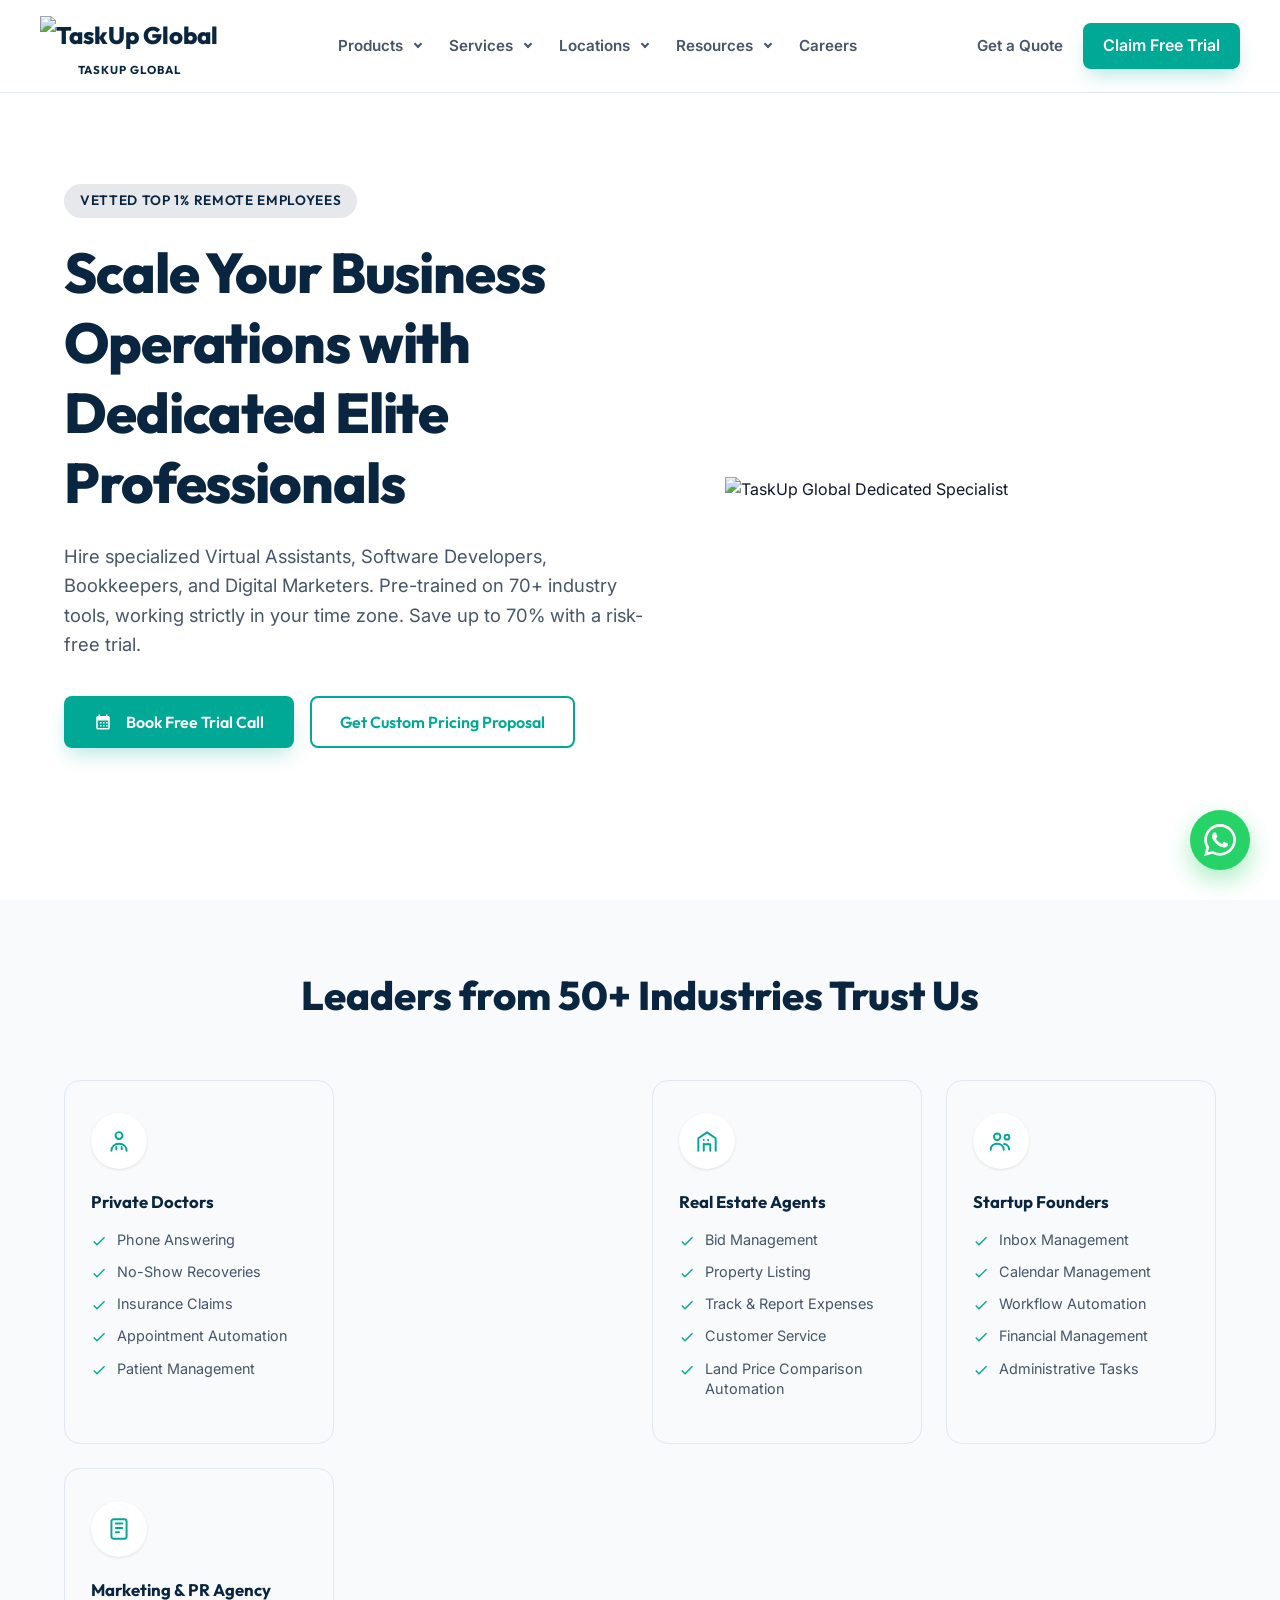
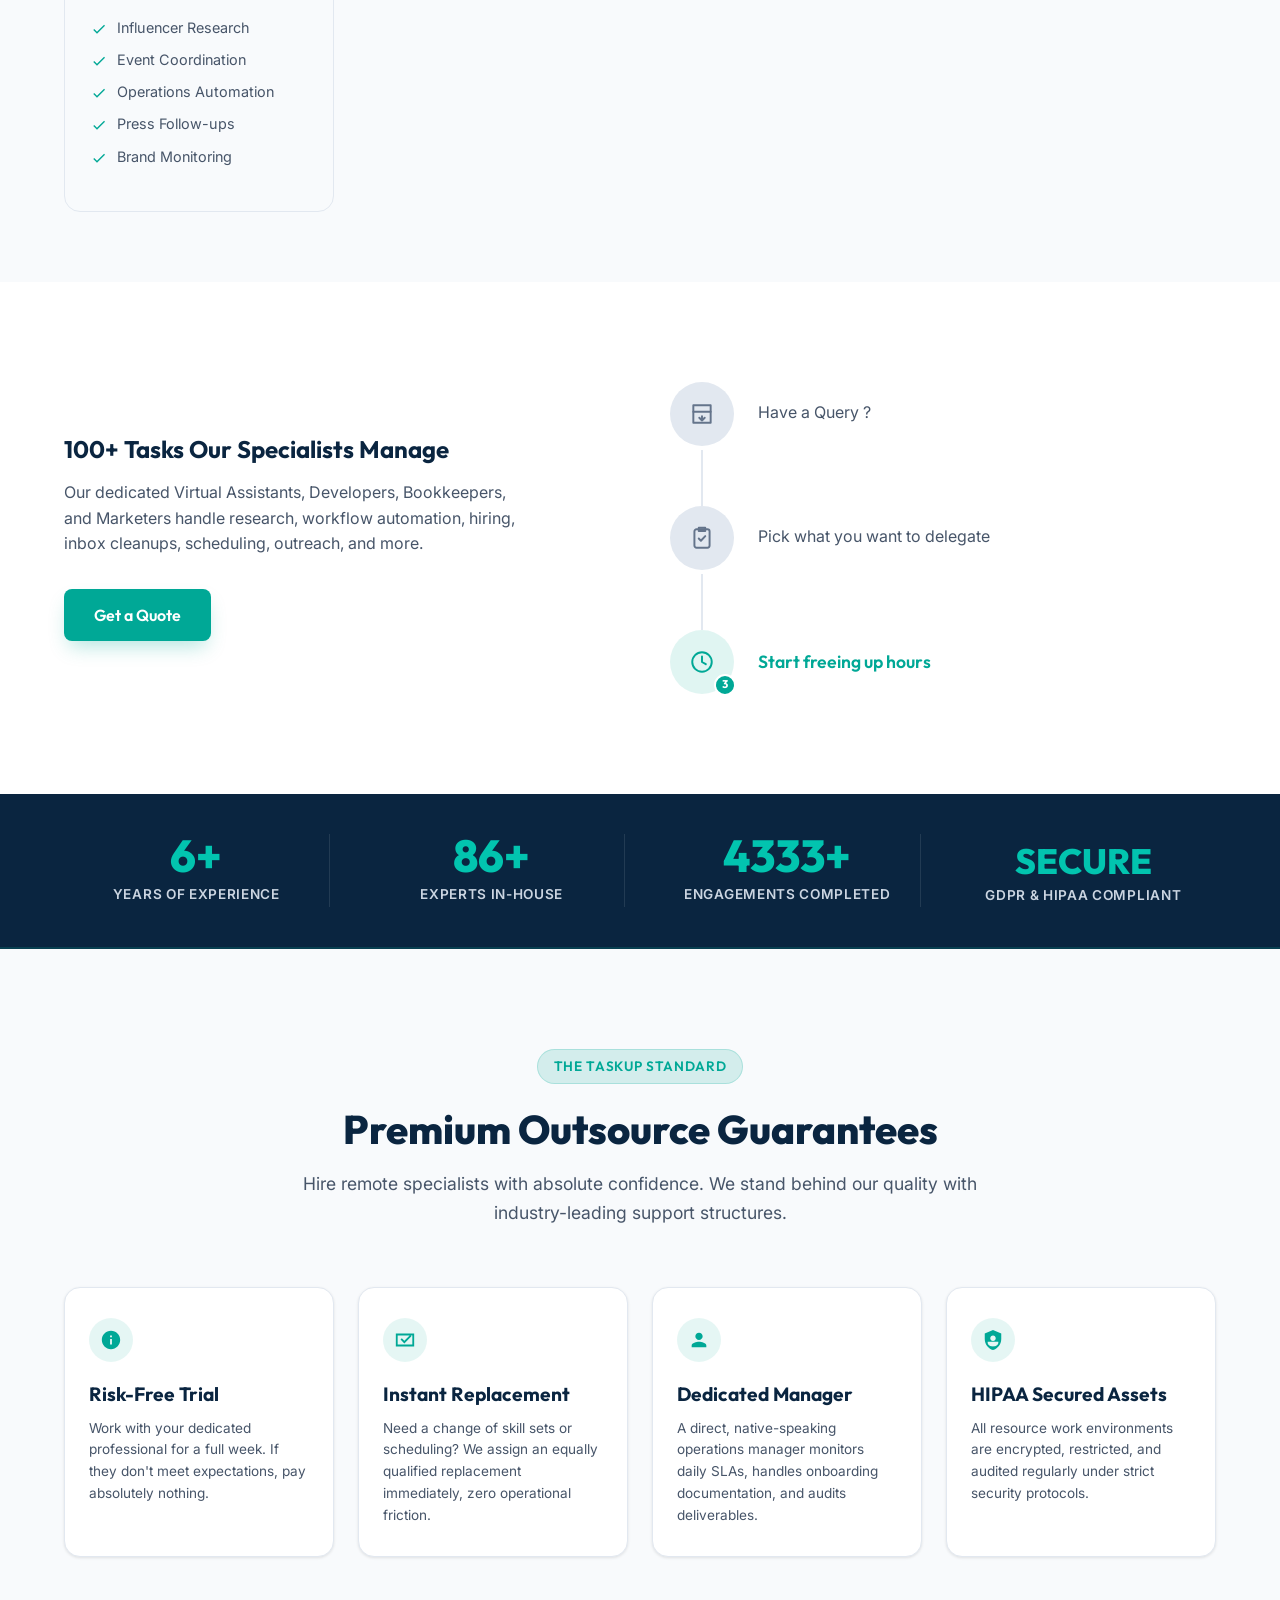
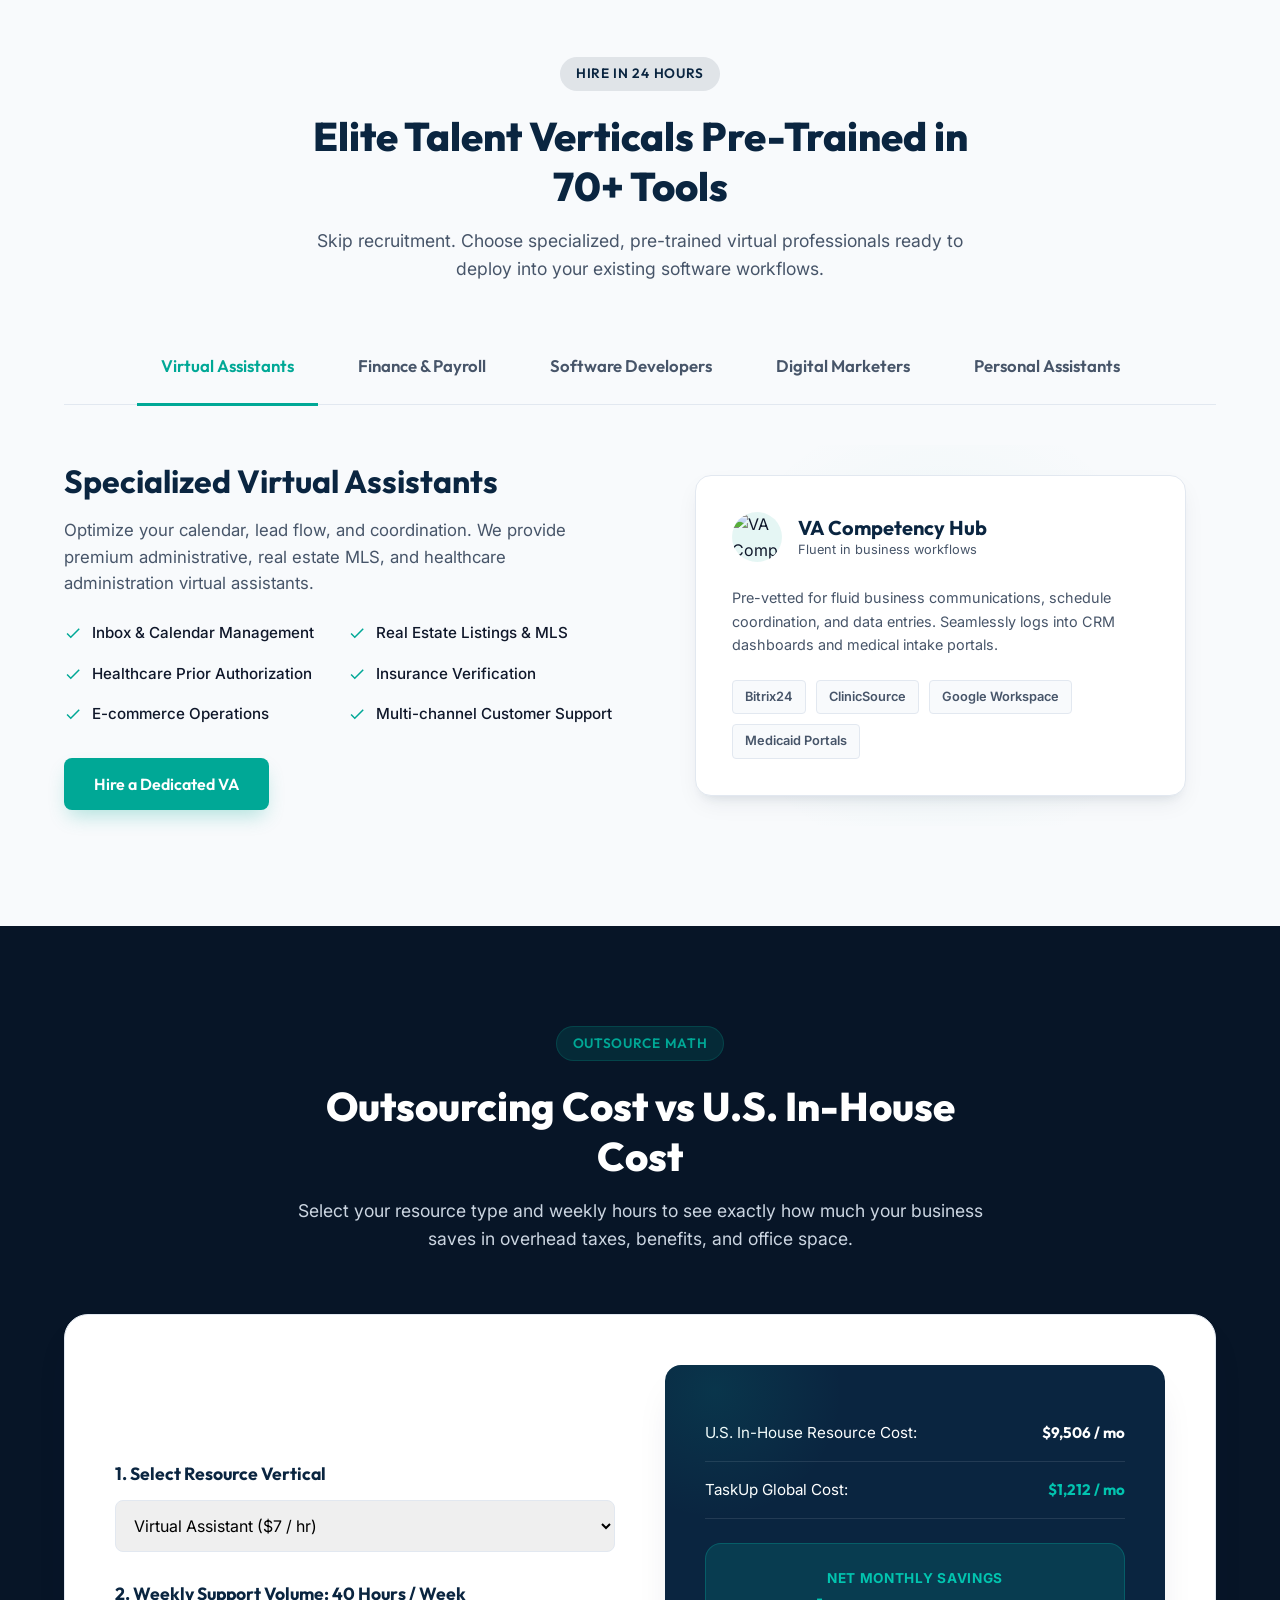
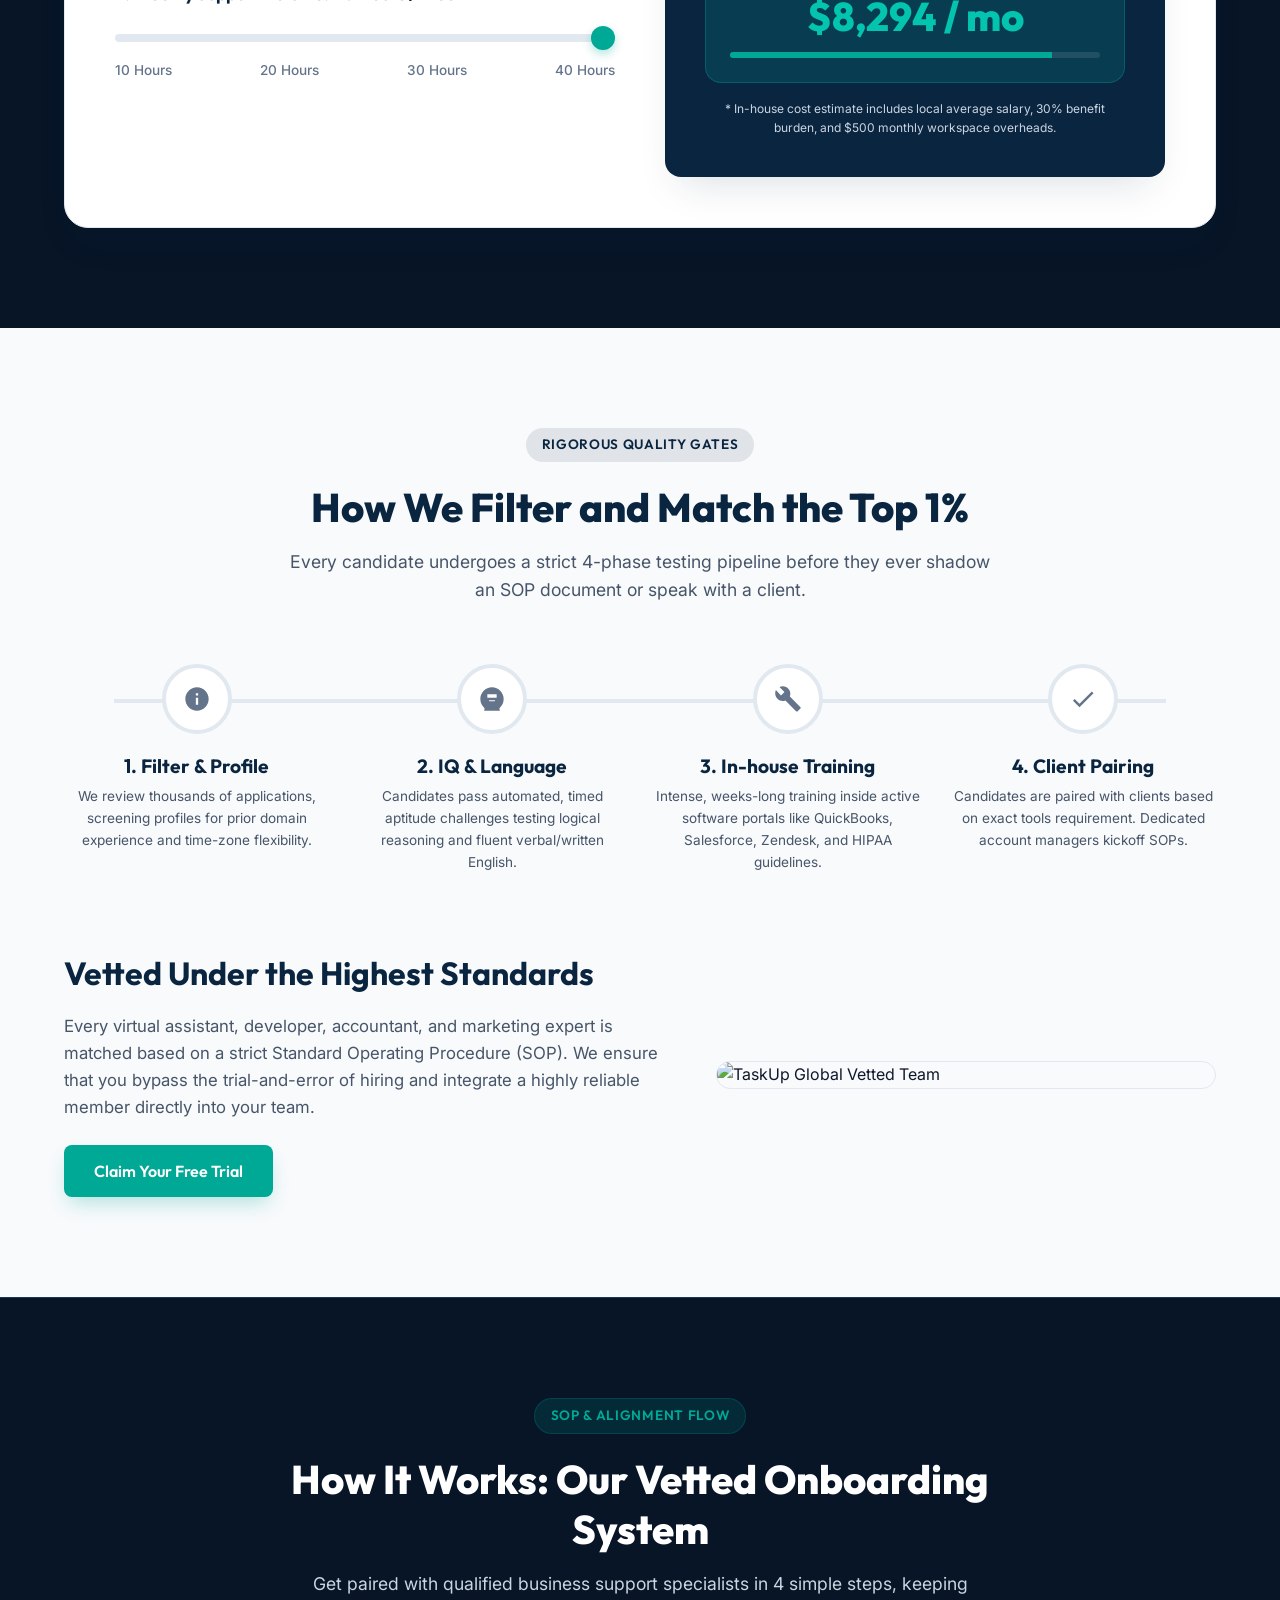
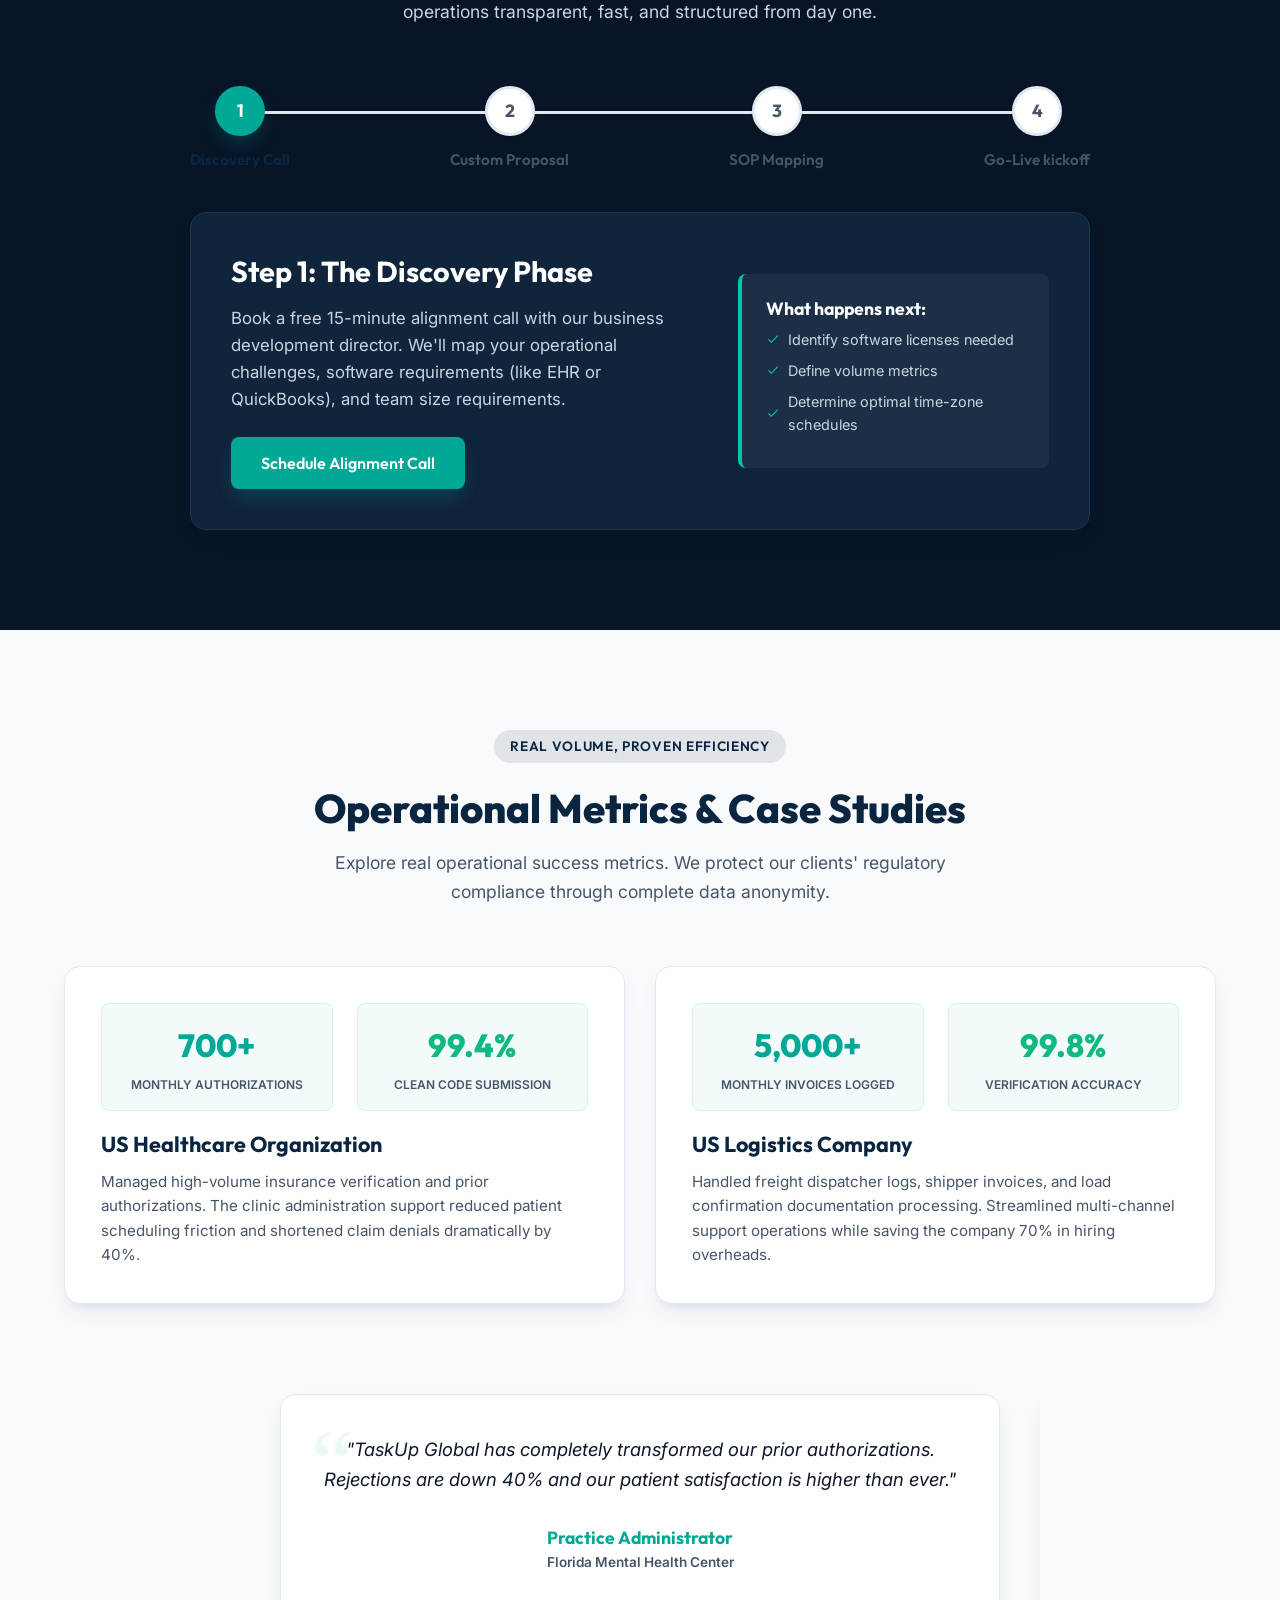
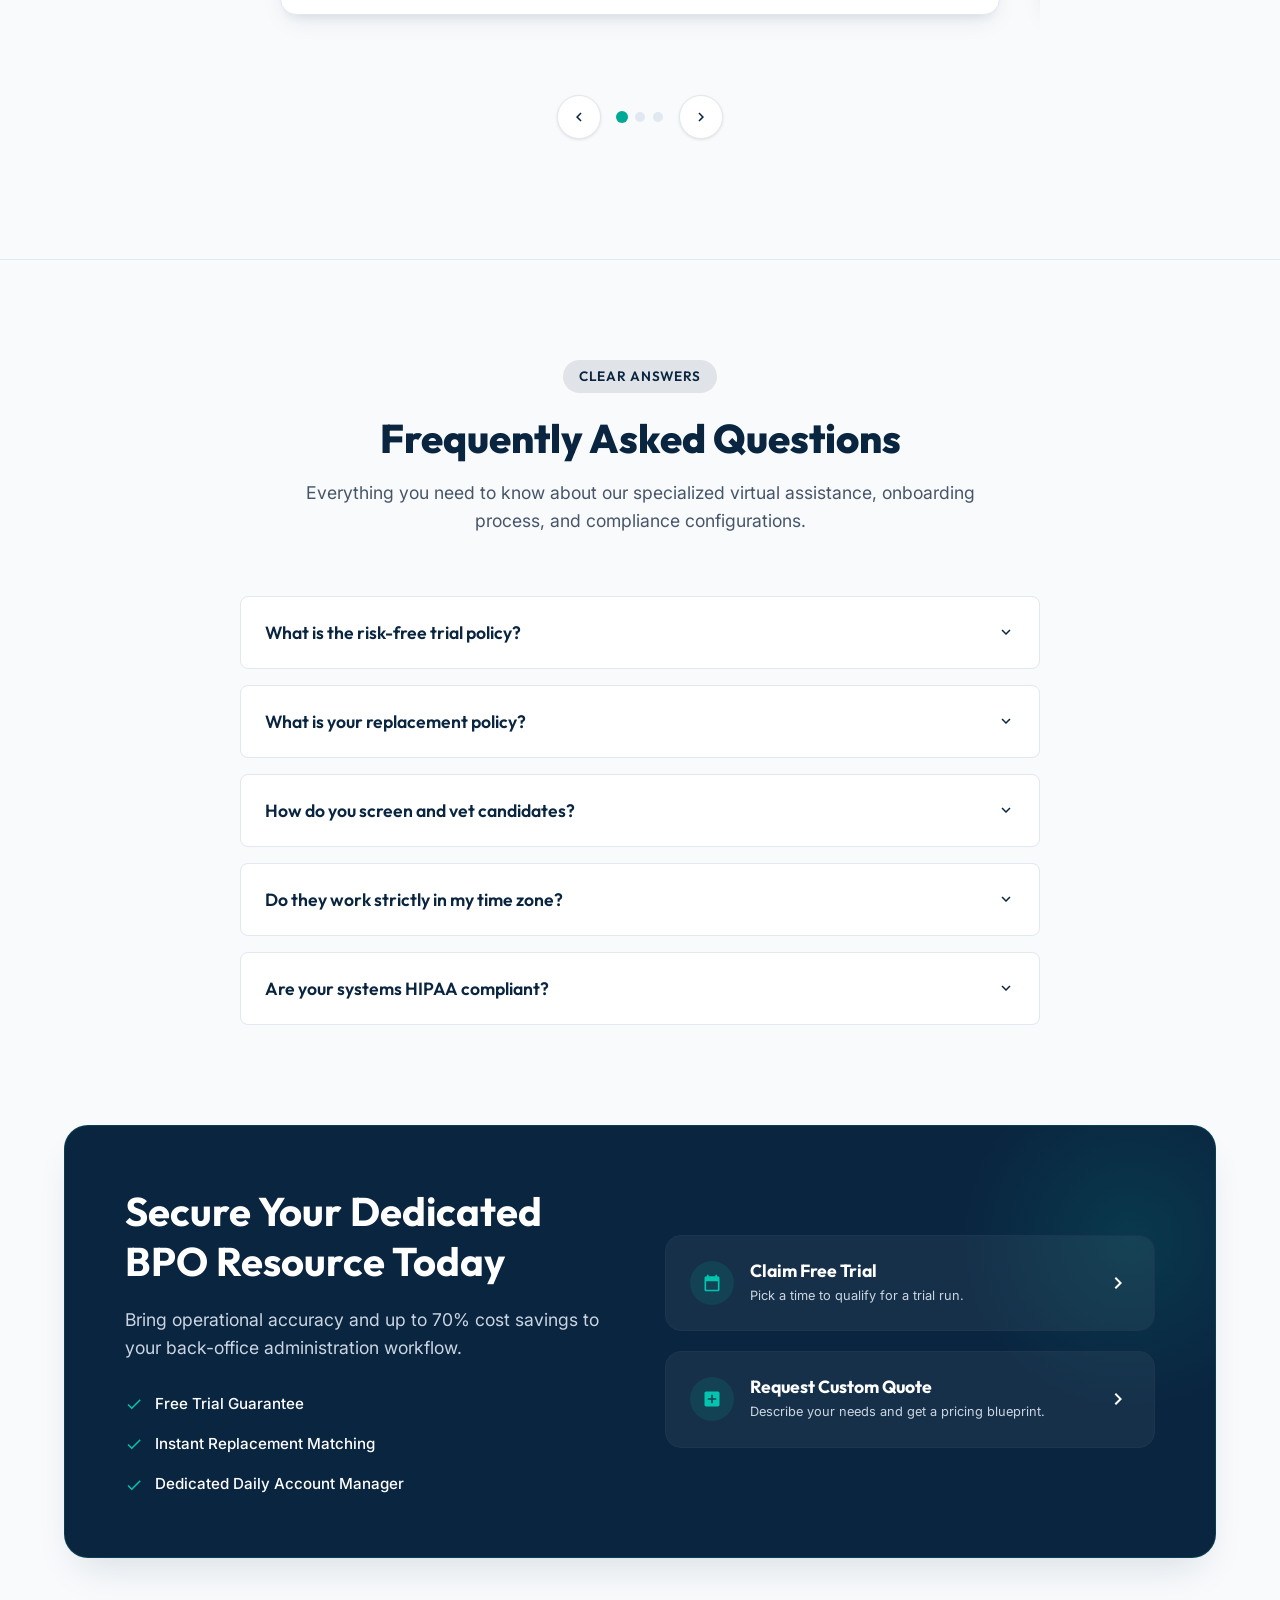
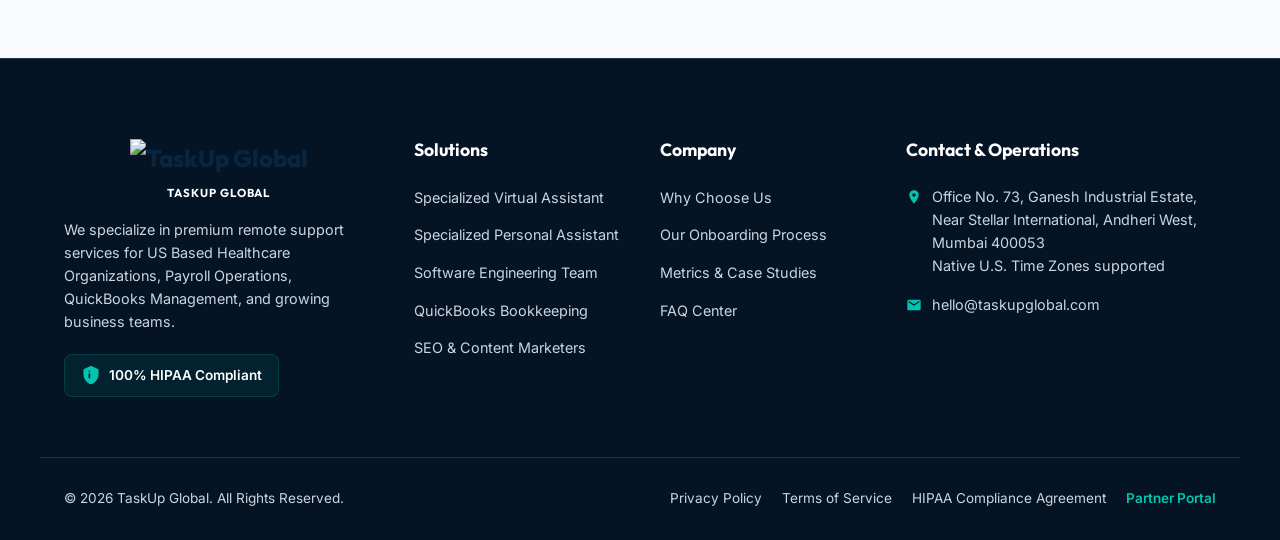
==== commit 7317be64: "Update industries carousel styling and logic, update nav-toggle SVG" ====
--- a/public/index.html
+++ b/public/index.html
@@ -193,10 +193,12 @@
 
       <!-- Mobile Navigation Toggle -->
       <button class="nav-toggle" id="navToggle" aria-label="Toggle navigation menu">
-        <span></span>
-        <span></span>
-        <span></span>
-      </button>
+  <svg width="28" height="28" viewBox="0 0 24 24" fill="none" stroke="#2563EB" stroke-width="2.5" stroke-linecap="round">
+    <line x1="3" y1="6" x2="21" y2="6"></line>
+    <line x1="3" y1="12" x2="21" y2="12"></line>
+    <line x1="3" y1="18" x2="21" y2="18"></line>
+  </svg>
+</button>
 
     </div>
   </header>
@@ -250,6 +252,14 @@
             <li><svg viewBox="0 0 24 24"><path d="M9 16.17L4.83 12l-1.42 1.41L9 19 21 7l-1.41-1.41z"/></svg>Appointment Automation</li>
             <li><svg viewBox="0 0 24 24"><path d="M9 16.17L4.83 12l-1.42 1.41L9 19 21 7l-1.41-1.41z"/></svg>Patient Management</li>
           </ul>
+        </div>
+        <div class="industries-grid" id="industriesGrid">
+          <div class="industries-dots" id="industriesDots">
+            <span class="industries-dot active" data-index="0"></span>
+            <span class="industries-dot" data-index="1"></span>
+            <span class="industries-dot" data-index="2"></span>
+            <span class="industries-dot" data-index="3"></span>
+          </div>
         </div>
 
         <!-- Real Estate Agents -->
--- a/public/index.css
+++ b/public/index.css
@@ -14,7 +14,7 @@
   --accent-base: #00A896;
   --accent-light: #02C4AF;
   --accent-dark: #008779;
-  
+
   /* Neutral Palette */
   --bg-main: #F8FAFC;
   --bg-darker: #071527;
@@ -27,16 +27,16 @@
   --text-muted: #64748B;
   --text-white: #FFFFFF;
   --text-light-gray: #CBD5E1;
-  
+
   /* Fonts */
   --font-heading: 'Outfit', sans-serif;
   --font-body: 'Inter', sans-serif;
-  
+
   /* UI Constants */
   --radius-sm: 8px;
   --radius-md: 16px;
   --radius-lg: 24px;
-  --shadow-sm: 0 1px 3px rgba(0,0,0,0.1);
+  --shadow-sm: 0 1px 3px rgba(0, 0, 0, 0.1);
   --shadow-md: 0 10px 25px -5px rgba(10, 37, 64, 0.08), 0 8px 10px -6px rgba(10, 37, 64, 0.08);
   --shadow-lg: 0 20px 40px -15px rgba(10, 37, 64, 0.15);
   --shadow-accent: 0 10px 20px -5px rgba(0, 168, 150, 0.3);
@@ -61,7 +61,12 @@
   -webkit-font-smoothing: antialiased;
 }
 
-h1, h2, h3, h4, h5, h6 {
+h1,
+h2,
+h3,
+h4,
+h5,
+h6 {
   font-family: var(--font-heading);
   color: var(--primary-base);
   font-weight: 700;
@@ -95,7 +100,8 @@
   color: var(--text-white);
 }
 
-.section-dark h2, .section-dark h3 {
+.section-dark h2,
+.section-dark h3 {
   color: var(--text-white);
 }
 
@@ -302,7 +308,7 @@
   border-right: 2px solid var(--text-secondary);
   border-bottom: 2px solid var(--text-secondary);
   transform: rotate(45deg);
-  margin-left: 6px;
+  margin-left: 12px;
   margin-bottom: 3px;
   transition: var(--transition-smooth);
 }
@@ -500,7 +506,7 @@
   display: block;
   width: 24px;
   height: 2px;
-  background-color: var(--primary-base);
+  background-color: #2563EB;
   margin: 5px 0;
   transition: var(--transition-smooth);
 }
@@ -784,9 +790,17 @@
   border-radius: 50%;
 }
 
-.mock-dots span:nth-child(1) { background-color: #EF4444; }
-.mock-dots span:nth-child(2) { background-color: #F59E0B; }
-.mock-dots span:nth-child(3) { background-color: #10B981; }
+.mock-dots span:nth-child(1) {
+  background-color: #EF4444;
+}
+
+.mock-dots span:nth-child(2) {
+  background-color: #F59E0B;
+}
+
+.mock-dots span:nth-child(3) {
+  background-color: #10B981;
+}
 
 .mock-title {
   font-family: var(--font-heading);
@@ -1023,8 +1037,15 @@
 }
 
 @keyframes fadeIn {
-  from { opacity: 0; transform: translateY(10px); }
-  to { opacity: 1; transform: translateY(0); }
+  from {
+    opacity: 0;
+    transform: translateY(10px);
+  }
+
+  to {
+    opacity: 1;
+    transform: translateY(0);
+  }
 }
 
 .vertical-grid {
@@ -2228,7 +2249,7 @@
   height: 16px;
 }
 
-.checkbox-label input:checked + span {
+.checkbox-label input:checked+span {
   color: var(--accent-base);
   font-weight: 600;
 }
@@ -2508,67 +2529,86 @@
     gap: 40px;
     text-align: center;
   }
+
   .hero-content h1 {
     font-size: 2.8rem;
   }
+
   .hero-ctas {
     justify-content: center;
   }
+
   .dashboard-mockup {
     transform: none;
   }
+
   .dashboard-mockup:hover {
     transform: none;
   }
+
   .trust-grid {
     grid-template-columns: repeat(2, 1fr);
   }
+
   .industries-grid {
     grid-template-columns: repeat(2, 1fr);
   }
+
   .task-flow-grid {
     grid-template-columns: 1fr;
     gap: 50px;
   }
+
   .task-flow-content {
     text-align: center;
   }
+
   .task-flow-content p {
     margin-left: auto;
     margin-right: auto;
   }
+
   .trust-item {
     border-right: none;
   }
+
   .trust-item:nth-child(2n) {
     border-right: none;
   }
+
   .promises-grid {
     grid-template-columns: repeat(2, 1fr);
   }
+
   .why-choose-grid {
     grid-template-columns: 1fr;
     gap: 20px;
   }
+
   .vertical-grid {
     grid-template-columns: 1fr;
     gap: 30px;
   }
+
   .calculator-box {
     grid-template-columns: 1fr;
     padding: 30px;
   }
+
   .cta-hub-panel {
     grid-template-columns: 1fr;
     padding: 40px;
   }
+
   .footer-grid {
     grid-template-columns: repeat(2, 1fr);
   }
+
   .vetting-timeline {
     grid-template-columns: repeat(2, 1fr);
     gap: 24px;
   }
+
   .vetting-timeline::before {
     display: none;
   }
@@ -2576,42 +2616,91 @@
 
 @media (max-width: 768px) {
   .industries-grid {
-    grid-template-columns: 1fr;
-  }
+  display: flex;
+  overflow-x: auto;
+  scroll-snap-type: x mandatory;
+  -webkit-overflow-scrolling: touch;
+  gap: 16px;
+  scrollbar-width: none;
+}
+.industries-grid::-webkit-scrollbar {
+  display: none;
+}
+.industry-card {
+  flex: 0 0 100%;
+  scroll-snap-align: center;
+}
+.industries-dots {
+  display: flex;
+  justify-content: center;
+  gap: 8px;
+  margin-top: 20px;
+}
+.industries-dot {
+  width: 8px;
+  height: 8px;
+  border-radius: 50%;
+  background-color: var(--border-light);
+  transition: var(--transition-smooth);
+}
+.industries-dot.active {
+  background-color: var(--accent-base);
+  transform: scale(1.2);
+}
+.industries-dots {
+  display: none;
+}
+
   header {
     padding: 10px 0;
   }
+
   .header-actions {
     display: none;
   }
 
   /* -- Hamburger Toggle (animated to X) -- */
   .nav-toggle {
-    display: flex;
+    display: flex !important;
     flex-direction: column;
     justify-content: center;
+    align-items: center;
     gap: 5px;
     width: 32px;
     height: 32px;
-    z-index: 1100;
-  }
+    z-index: 9999 !important;
+    position: fixed !important;
+    right: 24px !important;
+    top: 24px !important;
+    border: none !important;
+    outline: none !important;
+    background: transparent !important;
+    padding: 0 !important;
+    box-shadow: none !important;
+    appearance: none;
+    -webkit-appearance: none;
+  }
+
   .nav-toggle span {
-    display: block;
-    width: 22px;
-    height: 2px;
-    background-color: var(--primary-base);
+    display: block !important;
+    width: 24px !important;
+    height: 3px !important;
+    background-color: #0A2540 !important;
     border-radius: 2px;
     transition: all 0.3s ease;
     transform-origin: center;
   }
+
   .nav-toggle.active span:nth-child(1) {
-    transform: translateY(7px) rotate(45deg);
-  }
+    transform: translateY(8px) rotate(45deg);
+  }
+
   .nav-toggle.active span:nth-child(2) {
     opacity: 0;
   }
+
   .nav-toggle.active span:nth-child(3) {
-    transform: translateY(-7px) rotate(-45deg);
+    transform: translateY(-8px) rotate(-45deg);
   }
 
   /* -- Mobile Nav Panel (Clean White) -- */
@@ -2631,16 +2720,18 @@
     border: none;
     box-shadow: none;
   }
+
   nav.active {
     display: flex;
   }
 
   /* -- Nav Links -- */
-  nav > .nav-item,
-  nav > a {
+  nav>.nav-item,
+  nav>a {
     border-bottom: 1px solid var(--border-light);
   }
-  nav > a {
+
+  nav>a {
     display: block;
     padding: 20px 4px;
     font-size: 1.15rem;
@@ -2648,7 +2739,8 @@
     color: var(--primary-base);
     transition: color 0.2s ease;
   }
-  nav > a:hover {
+
+  nav>a:hover {
     color: var(--accent-base);
   }
 
@@ -2663,9 +2755,11 @@
     font-weight: 700;
     color: var(--primary-base) !important;
   }
+
   .dropdown-trigger:hover {
     color: var(--accent-base) !important;
   }
+
   .chevron {
     border-color: var(--primary-base);
     margin-left: auto;
@@ -2685,24 +2779,28 @@
     position: static;
     width: 100%;
     transform: none;
-    box-shadow: inset 0 2px 10px rgba(0,0,0,0.02);
-    background-color: #F1F5F9; /* Distinct light gray for differentiation */
+    box-shadow: inset 0 2px 10px rgba(0, 0, 0, 0.02);
+    background-color: #F1F5F9;
+    /* Distinct light gray for differentiation */
     border: 1px solid var(--border-light);
     border-radius: var(--radius-md);
     padding: 16px;
     margin: 4px 0 16px 0;
     transition: none;
   }
+
   .dropdown.active-mobile .dropdown-menu,
   .dropdown.active-mobile .mega-menu {
     display: block;
     opacity: 1;
     visibility: visible;
   }
+
   .dropdown.active-mobile .chevron {
     transform: rotate(-135deg);
     border-color: var(--accent-base);
   }
+
   .dropdown.active-mobile .dropdown-trigger {
     color: var(--accent-base) !important;
   }
@@ -2715,6 +2813,7 @@
     font-size: 0.9rem;
     transition: background-color 0.2s ease;
   }
+
   .dropdown-link:hover {
     background-color: rgba(0, 168, 150, 0.06);
     color: var(--accent-base);
@@ -2725,9 +2824,11 @@
     grid-template-columns: 1fr;
     gap: 16px;
   }
+
   .mega-col {
     gap: 4px;
   }
+
   .mega-title {
     color: var(--accent-base);
     border-bottom: 1px solid var(--border-light);
@@ -2736,25 +2837,30 @@
     margin-bottom: 4px;
     letter-spacing: 0.06em;
   }
+
   .mega-item {
     padding: 6px 8px;
     border-radius: 6px;
   }
+
   .mega-item:hover {
     background-color: rgba(0, 168, 150, 0.06);
   }
+
   .mega-item strong {
     color: var(--text-primary);
     font-size: 0.88rem;
   }
+
   .mega-item:hover strong {
     color: var(--accent-base);
   }
+
   .mega-item span {
     color: var(--text-muted);
     font-size: 0.72rem;
   }
-  
+
   /* -- Mobile Nav CTAs -- */
   .mobile-nav-ctas {
     display: flex;
@@ -2764,67 +2870,85 @@
     padding-top: 24px;
     border-top: 1px solid var(--border-light);
   }
+
   .mobile-nav-ctas .btn {
     width: 100%;
     justify-content: center;
   }
+
   .services-tabs {
     flex-wrap: wrap;
     gap: 8px;
   }
+
   .tab-btn {
     padding: 8px 16px;
     font-size: 0.95rem;
   }
+
   .stepper-line {
     display: none;
   }
+
   .stepper-steps {
     flex-direction: column;
     gap: 16px;
   }
+
   .step-node {
     flex-direction: row;
     gap: 16px;
     align-items: center;
   }
+
   .step-node-title {
     margin-top: 0;
   }
+
   .stepper-panels {
     padding: 24px;
   }
+
   .step-panel-grid {
     grid-template-columns: 1fr;
   }
+
   .vetting-timeline {
     grid-template-columns: 1fr;
   }
+
   .case-grid {
     grid-template-columns: 1fr;
   }
+
   .promises-grid {
     grid-template-columns: 1fr;
   }
+
   .footer-grid {
     grid-template-columns: 1fr;
   }
+
   .footer-bottom {
     flex-direction: column;
     gap: 20px;
     text-align: center;
   }
+
   .mock-calendly-grid {
     grid-template-columns: 1fr;
   }
+
   .mock-calendly-details {
     border-right: none;
     border-bottom: 1px solid var(--border-light);
     padding: 20px;
   }
+
   .mock-calendly-scheduler {
     padding: 20px;
   }
+
   .checkbox-options {
     grid-template-columns: 1fr;
   }
@@ -2897,7 +3021,7 @@
   transition: var(--transition-smooth);
 }
 
-.legal-nav-link:hover, 
+.legal-nav-link:hover,
 .legal-nav-link.active {
   color: var(--accent-base);
   padding-left: 4px;
@@ -2934,7 +3058,7 @@
   margin-bottom: 16px;
 }
 
-.legal-section ul, 
+.legal-section ul,
 .legal-section ol {
   margin-left: 24px;
   margin-bottom: 20px;
@@ -2952,9 +3076,11 @@
     grid-template-columns: 1fr;
     gap: 32px;
   }
+
   .legal-sidebar {
     display: none;
   }
+
   .legal-text-box {
     padding: 32px 24px;
   }
@@ -2969,10 +3095,12 @@
    Enhanced Mobile Responsiveness (768px and below)
    ========================================================================== */
 @media (max-width: 768px) {
+
   /* -- Global Spacing -- */
   .section {
     padding: 60px 0;
   }
+
   .container {
     padding: 0 16px;
   }
@@ -2983,22 +3111,27 @@
     padding-top: 100px;
     padding-bottom: 50px;
   }
+
   .hero-content h1 {
     font-size: 2rem;
     margin-bottom: 16px;
   }
+
   .hero-content p {
     font-size: 1rem;
     margin-bottom: 24px;
   }
+
   .hero-ctas {
     flex-direction: column;
     gap: 12px;
   }
+
   .hero-ctas .btn {
     width: 100%;
     justify-content: center;
   }
+
   .dashboard-mockup img {
     max-width: 100%;
     height: auto;
@@ -3008,9 +3141,11 @@
   .section-header {
     margin-bottom: 36px;
   }
+
   .section-header h2 {
     font-size: 1.7rem;
   }
+
   .section-header p {
     font-size: 0.95rem;
   }
@@ -3019,10 +3154,12 @@
   .task-flow-content h2 {
     font-size: 1.7rem;
   }
+
   .task-flow-icon {
     width: 48px;
     height: 48px;
   }
+
   .task-flow-icon svg {
     width: 20px;
     height: 20px;
@@ -3032,6 +3169,7 @@
   .industry-card {
     padding: 24px 20px;
   }
+
   .industry-card h3 {
     font-size: 1.05rem;
   }
@@ -3040,6 +3178,7 @@
   .calculator-box {
     padding: 24px 16px;
   }
+
   .calculator-box h2 {
     font-size: 1.5rem;
   }
@@ -3048,6 +3187,7 @@
   .cta-hub-panel {
     padding: 30px 20px;
   }
+
   .cta-hub-panel h2 {
     font-size: 1.5rem;
   }
@@ -3057,38 +3197,48 @@
     max-width: 95vw;
     margin: 16px;
   }
+
   .modal-overlay {
     padding: 16px;
     align-items: center;
   }
+
   .modal-wizard-header {
     padding: 20px;
   }
+
   .modal-wizard-header h3 {
     font-size: 1.2rem;
   }
+
   .wizard-body {
     padding: 20px;
   }
+
   .wizard-footer {
     padding: 16px 20px;
   }
+
   .grid-2-col {
     grid-template-columns: 1fr;
     gap: 12px;
   }
+
   .form-control {
     padding: 14px 16px;
-    font-size: 16px; /* Prevents iOS auto zoom */
+    font-size: 16px;
+    /* Prevents iOS auto zoom */
   }
 
   /* -- Calendly Modal -- */
   .calendly-mock-modal {
     max-width: 95vw;
   }
+
   .mock-calendly-header {
     padding: 16px 20px;
   }
+
   .mock-calendly-header h4 {
     font-size: 1rem;
   }
@@ -3098,14 +3248,17 @@
     bottom: 20px;
     right: 20px;
   }
+
   .whatsapp-bubble {
     width: 50px;
     height: 50px;
   }
+
   .whatsapp-bubble svg {
     width: 26px;
     height: 26px;
   }
+
   .whatsapp-tooltip {
     display: none;
   }
@@ -3114,21 +3267,27 @@
   .legal-hero {
     padding: 120px 0 50px 0;
   }
+
   .legal-hero h1 {
     font-size: 2rem;
   }
+
   .legal-hero p {
     font-size: 0.95rem;
   }
+
   .legal-content-wrapper {
     padding: 40px 0;
   }
+
   .legal-text-box {
     padding: 24px 16px;
   }
+
   .legal-section h2 {
     font-size: 1.4rem;
   }
+
   .legal-section p {
     font-size: 0.9rem;
   }
@@ -3148,24 +3307,30 @@
     padding-top: 90px;
     padding-bottom: 40px;
   }
+
   .hero-content h1 {
     font-size: 1.65rem;
     letter-spacing: -0.01em;
   }
+
   .hero-content p {
     font-size: 0.9rem;
     margin-bottom: 20px;
   }
+
   .btn {
     padding: 12px 20px;
     font-size: 0.9rem;
   }
+
   .section-header h2 {
     font-size: 1.4rem;
   }
+
   .section-header p {
     font-size: 0.85rem;
   }
+
   .task-flow-content h2 {
     font-size: 1.4rem;
   }
@@ -3174,14 +3339,17 @@
   .stepper-panels {
     padding: 16px;
   }
+
   .step-node {
     gap: 10px;
   }
+
   .step-circle {
     width: 36px;
     height: 36px;
     font-size: 0.85rem;
   }
+
   .step-node-title {
     font-size: 0.8rem;
   }
@@ -3190,6 +3358,7 @@
   .trust-grid {
     grid-template-columns: 1fr;
   }
+
   .trust-item {
     border-right: none;
   }
@@ -3198,6 +3367,7 @@
   .services-tabs {
     gap: 6px;
   }
+
   .tab-btn {
     padding: 6px 12px;
     font-size: 0.85rem;
@@ -3223,6 +3393,7 @@
   .cta-hub-panel {
     padding: 24px 16px;
   }
+
   .cta-hub-panel h2 {
     font-size: 1.3rem;
   }
@@ -3238,11 +3409,13 @@
     bottom: 16px;
     right: 16px;
   }
+
   .whatsapp-bubble {
     width: 46px;
     height: 46px;
     box-shadow: 0 6px 16px rgba(37, 211, 102, 0.35);
   }
+
   .whatsapp-bubble svg {
     width: 24px;
     height: 24px;
@@ -3252,12 +3425,15 @@
   .legal-hero {
     padding: 100px 0 40px 0;
   }
+
   .legal-hero h1 {
     font-size: 1.6rem;
   }
+
   .legal-text-box {
     padding: 20px 14px;
   }
+
   .legal-section h2 {
     font-size: 1.2rem;
   }
